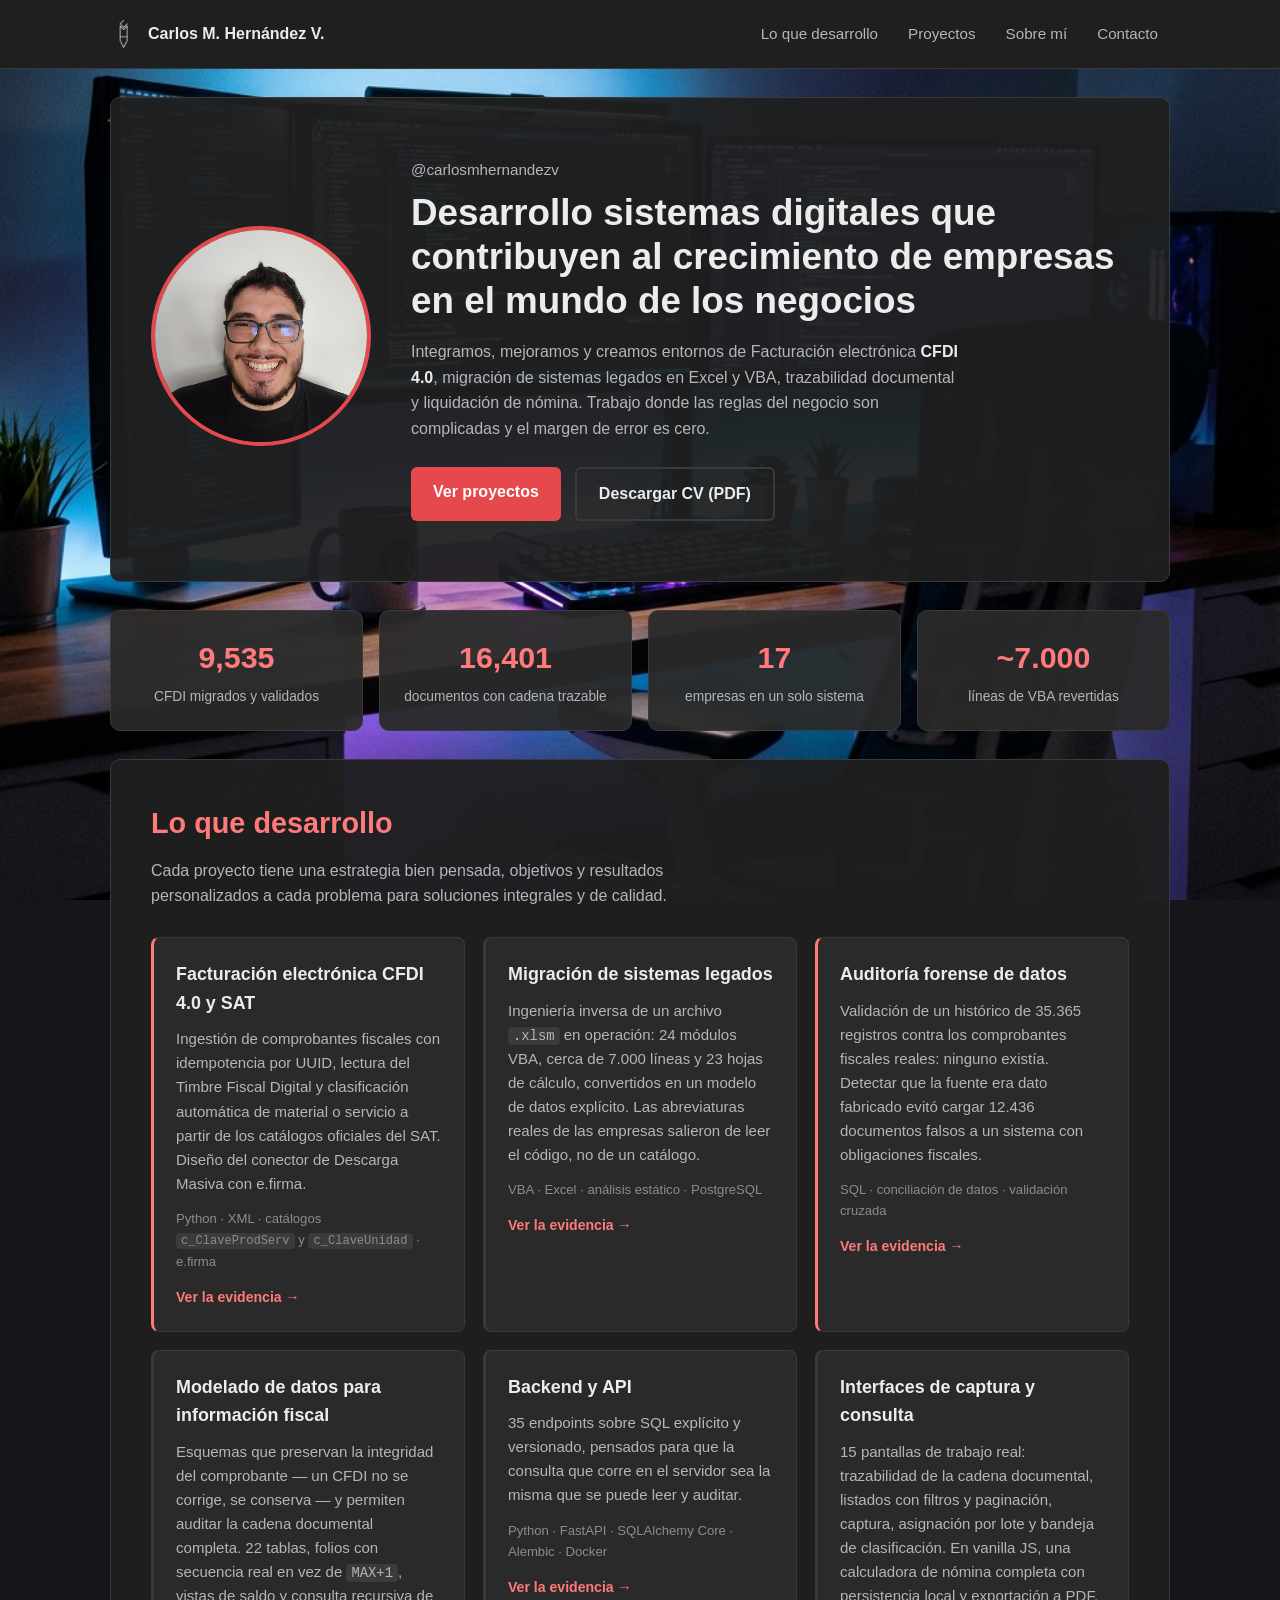
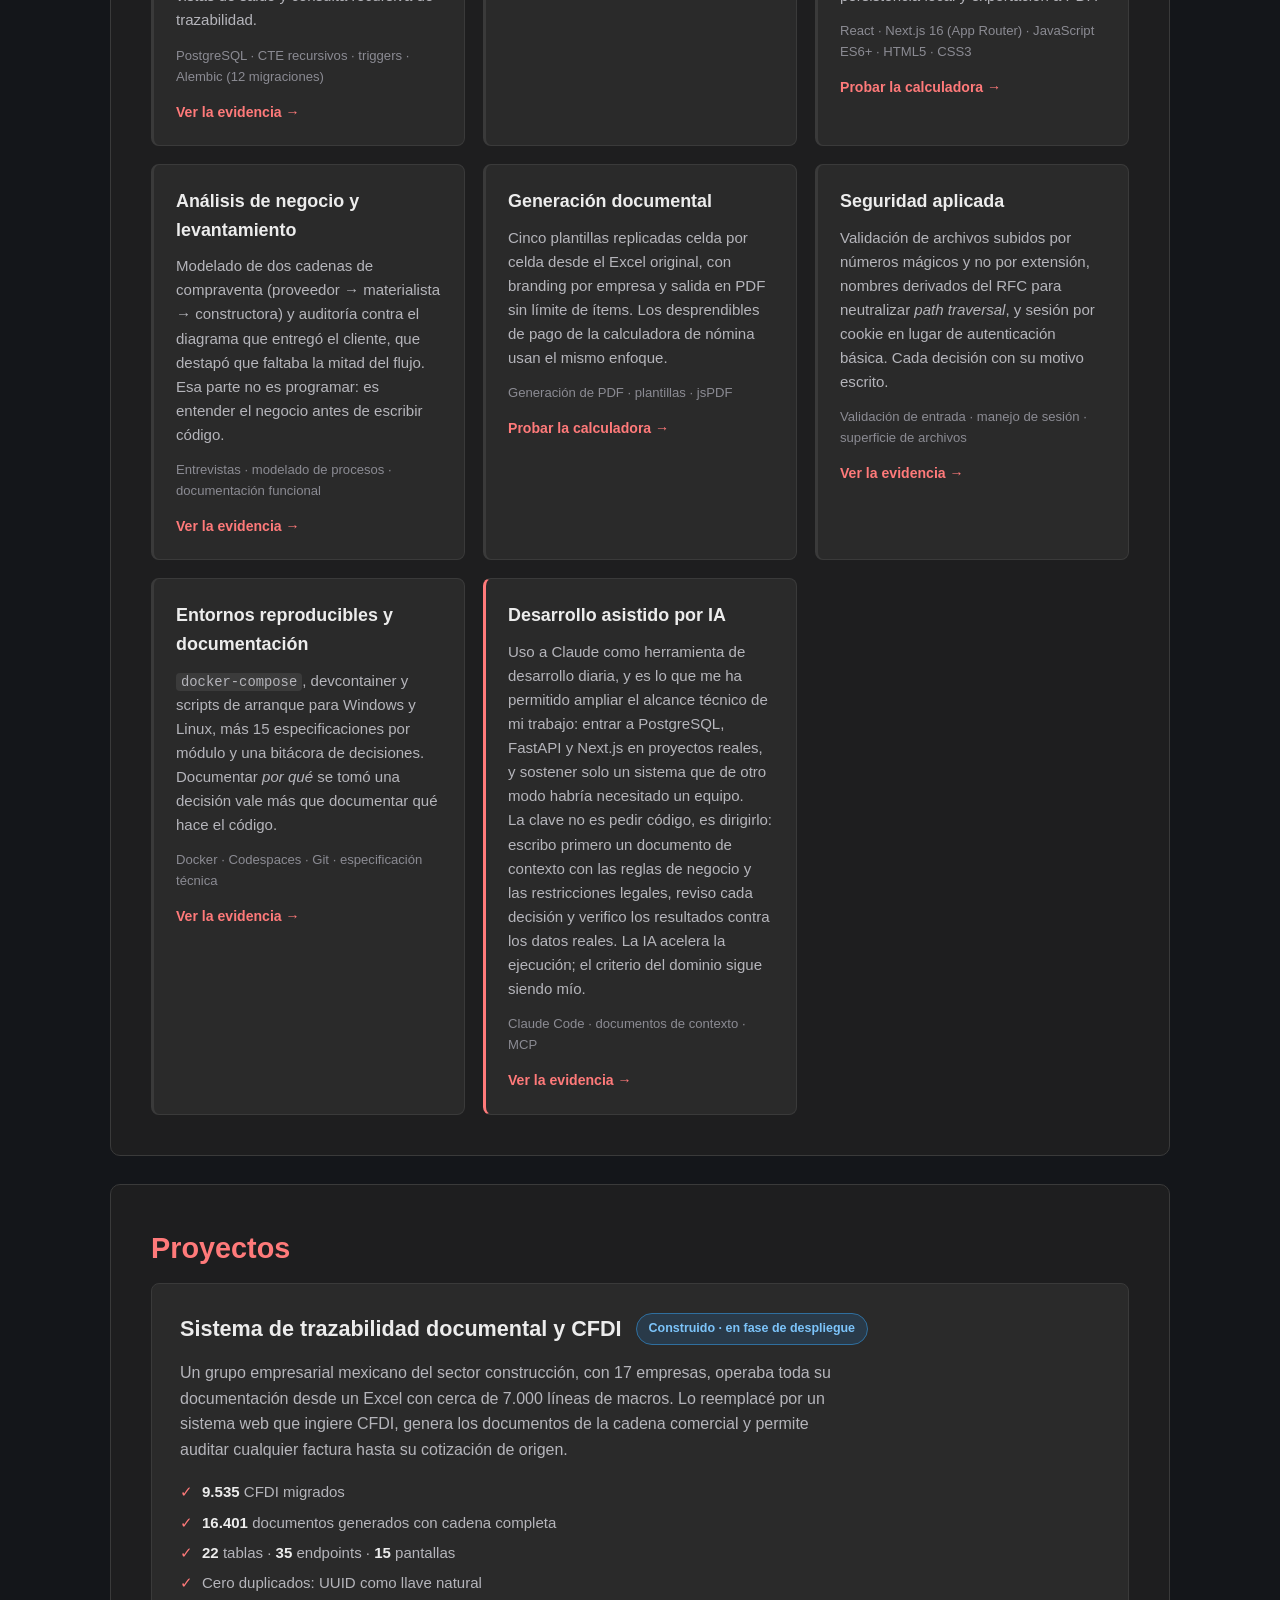
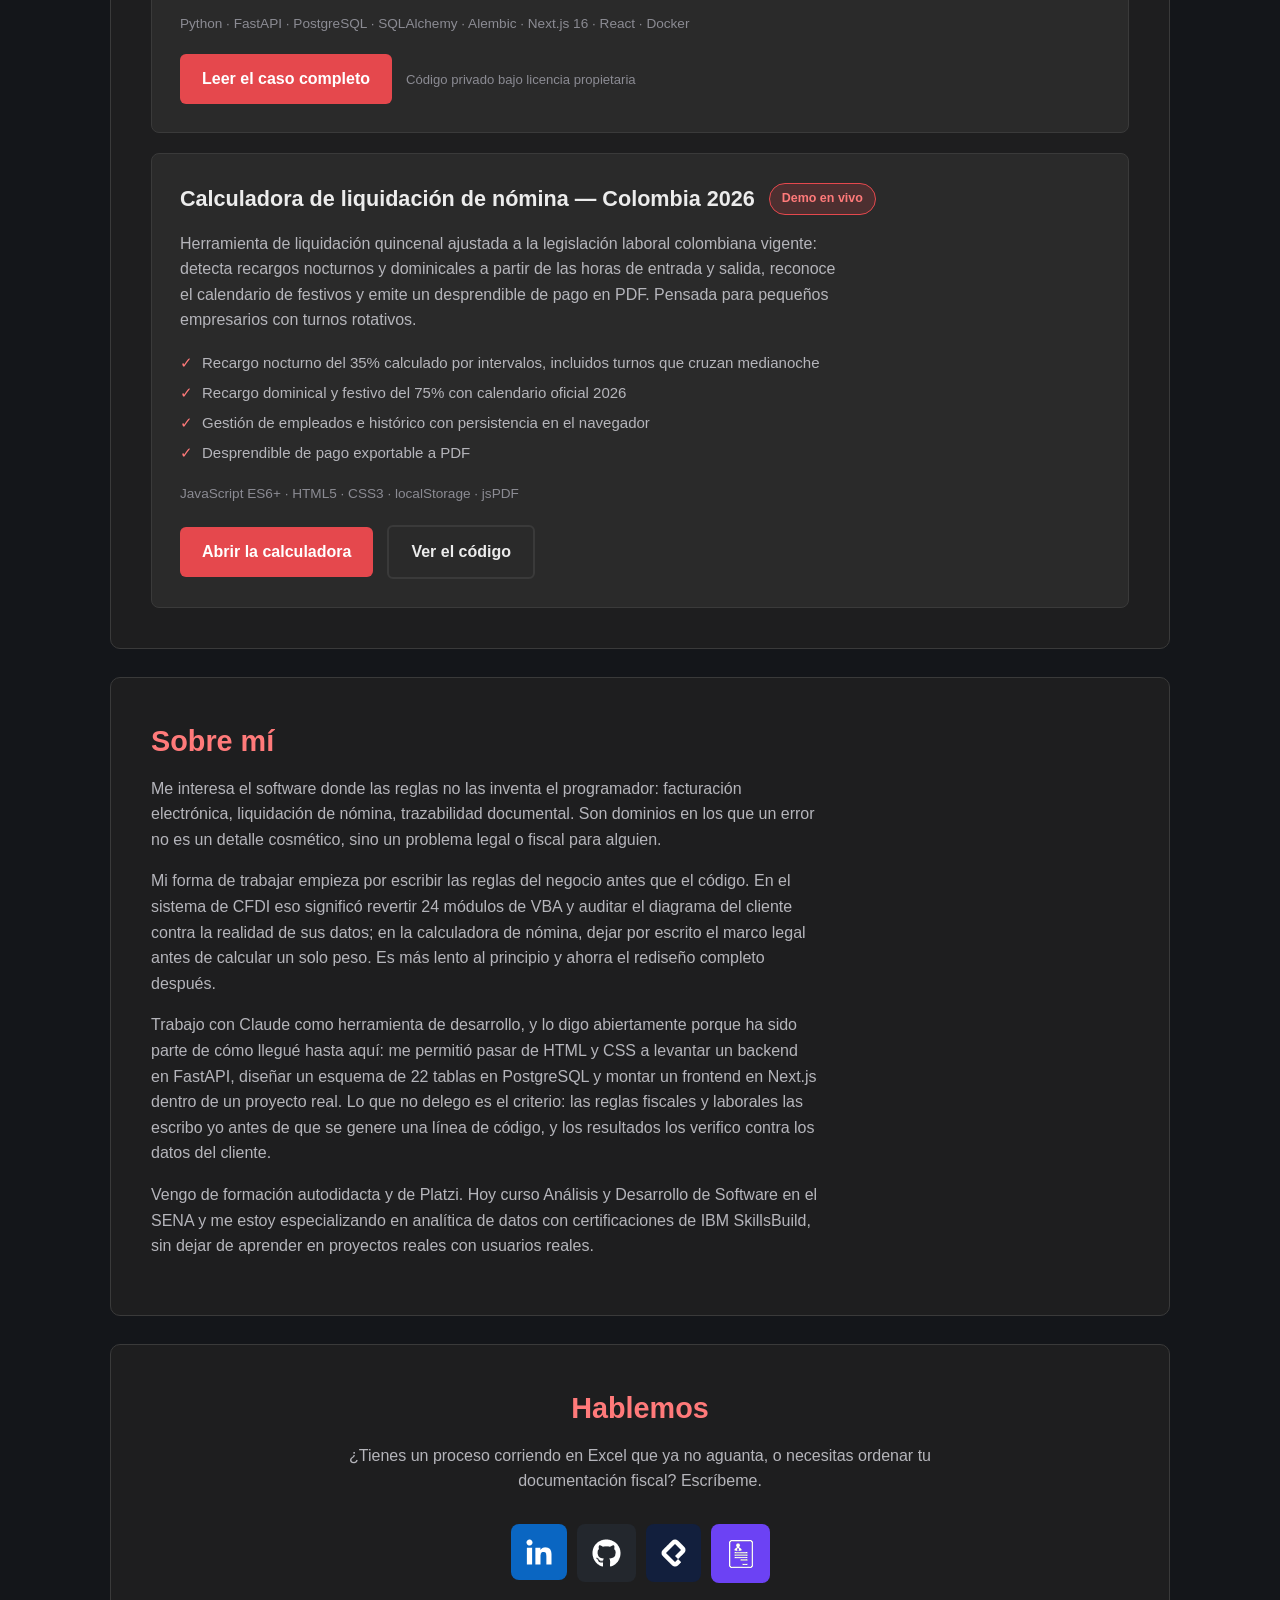
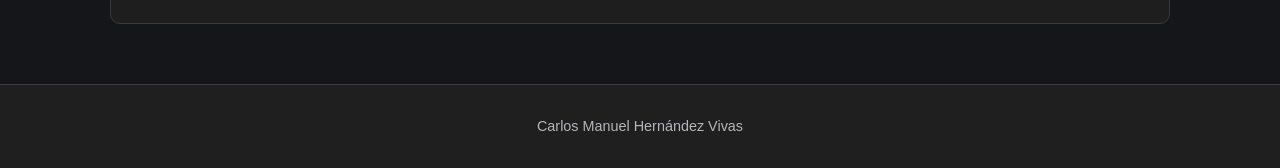
==== index.html @ 6d36ef99 "Menciona el SENA y la analitica de datos en Sobre mi El CV pasa a listar el tecnologo del SENA y las" ====
<!DOCTYPE html>
<html lang="es">

<head>
    <meta charset="UTF-8">
    <meta http-equiv="X-UA-Compatible" content="IE=edge">
    <meta name="viewport" content="width=device-width, initial-scale=1.0">

    <title>Carlos Manuel Hernández Vivas | Sistemas fiscales y documentales</title>
    <meta name="description"
        content="Desarrollo sistemas digitales que contribuyen al crecimiento de empresas: facturación electrónica CFDI 4.0, migración desde Excel con macros VBA, trazabilidad documental y liquidación de nómina.">
    <meta name="author" content="Carlos Manuel Hernández Vivas">

    <!-- Open Graph: así se ve el enlace al compartirlo en LinkedIn o WhatsApp -->
    <meta property="og:type" content="website">
    <meta property="og:title" content="Carlos Manuel Hernández Vivas | Sistemas fiscales y documentales">
    <meta property="og:description"
        content="Integramos, mejoramos y creamos entornos de facturación electrónica CFDI 4.0, migración de sistemas legados y trazabilidad documental.">
    <meta property="og:url" content="https://carlosmhernandezv.github.io/MiPaginaWeb/">
    <meta property="og:image" content="https://carlosmhernandezv.github.io/MiPaginaWeb/img/Profile_Photo.jpg">
    <meta name="twitter:card" content="summary">

    <link rel="stylesheet" href="css/styles.css">
    <link rel="icon" sizes="16x16 24x24 32x32 48x48 64x64" href="img/favicon16x16.png">
</head>

<body>
    <a class="skip-link" href="#contenido">Saltar al contenido</a>

    <header class="site-header">
        <nav class="site-nav" aria-label="Navegación principal">
            <a class="brand" href="index.html">
                <img src="img/favicon16x16.png" alt="" width="28" height="28">
                <span>Carlos M. Hernández V.</span>
            </a>
            <ul class="nav-links">
                <li><a href="#capacidades">Lo que desarrollo</a></li>
                <li><a href="#proyectos">Proyectos</a></li>
                <li><a href="#sobre-mi">Sobre mí</a></li>
                <li><a href="#contacto">Contacto</a></li>
            </ul>
        </nav>
    </header>

    <main id="contenido">

        <!-- ============ HERO ============ -->
        <section class="hero" aria-labelledby="hero-titulo">
            <div class="hero-foto">
                <img src="img/Profile_Photo.jpg" alt="Retrato de Carlos Manuel Hernández Vivas" width="220"
                    height="220">
            </div>
            <div class="hero-texto">
                <p class="hero-kicker">@carlosmhernandezv</p>
                <h1 id="hero-titulo">Desarrollo sistemas digitales que contribuyen al crecimiento de empresas en el
                    mundo de los negocios</h1>
                <p class="hero-sub">
                    Integramos, mejoramos y creamos entornos de Facturación electrónica <strong>CFDI 4.0</strong>,
                    migración de sistemas legados en Excel y VBA, trazabilidad documental y liquidación de nómina.
                    Trabajo donde las reglas del negocio son complicadas y el margen de error es cero.
                </p>
                <div class="hero-acciones">
                    <a class="btn btn-primario" href="#proyectos">Ver proyectos</a>
                    <a class="btn btn-secundario" href="docs/CVCarlosMHernandezV.pdf" target="_blank"
                        rel="noopener">Descargar CV (PDF)</a>
                </div>
            </div>
        </section>

        <!-- ============ CIFRAS ============ -->
        <section class="cifras" aria-label="Cifras de los proyectos">
            <div class="cifra">
                <span class="cifra-num">9,535</span>
                <span class="cifra-lbl">CFDI migrados y validados</span>
            </div>
            <div class="cifra">
                <span class="cifra-num">16,401</span>
                <span class="cifra-lbl">documentos con cadena trazable</span>
            </div>
            <div class="cifra">
                <span class="cifra-num">17</span>
                <span class="cifra-lbl">empresas en un solo sistema</span>
            </div>
            <div class="cifra">
                <span class="cifra-num">~7.000</span>
                <span class="cifra-lbl">líneas de VBA revertidas</span>
            </div>
        </section>

        <!-- ============ CAPACIDADES ============ -->
        <section id="capacidades" class="seccion" aria-labelledby="cap-titulo">
            <h2 id="cap-titulo">Lo que desarrollo</h2>
            <p class="seccion-intro">
                Cada proyecto tiene una estrategia bien pensada, objetivos y resultados personalizados a cada problema
                para soluciones integrales y de calidad.
            </p>

            <div class="cap-grid">

                <article class="cap-card cap-destacada">
                    <h3>Facturación electrónica CFDI 4.0 y SAT</h3>
                    <p>
                        Ingestión de comprobantes fiscales con idempotencia por UUID, lectura del Timbre Fiscal
                        Digital y clasificación automática de material o servicio a partir de los catálogos oficiales
                        del SAT. Diseño del conector de Descarga Masiva con e.firma.
                    </p>
                    <p class="cap-stack">Python · XML · catálogos <code>c_ClaveProdServ</code> y
                        <code>c_ClaveUnidad</code> · e.firma
                    </p>
                    <a class="cap-link" href="caso-cfdi.html#que-construi">Ver la evidencia</a>
                </article>

                <article class="cap-card">
                    <h3>Migración de sistemas legados</h3>
                    <p>
                        Ingeniería inversa de un archivo <code>.xlsm</code> en operación: 24 módulos VBA, cerca de
                        7.000 líneas y 23 hojas de cálculo, convertidos en un modelo de datos explícito. Las
                        abreviaturas reales de las empresas salieron de leer el código, no de un catálogo.
                    </p>
                    <p class="cap-stack">VBA · Excel · análisis estático · PostgreSQL</p>
                    <a class="cap-link" href="caso-cfdi.html#el-problema">Ver la evidencia</a>
                </article>

                <article class="cap-card cap-destacada">
                    <h3>Auditoría forense de datos</h3>
                    <p>
                        Validación de un histórico de 35.365 registros contra los comprobantes fiscales reales:
                        ninguno existía. Detectar que la fuente era dato fabricado evitó cargar 12.436 documentos
                        falsos a un sistema con obligaciones fiscales.
                    </p>
                    <p class="cap-stack">SQL · conciliación de datos · validación cruzada</p>
                    <a class="cap-link" href="caso-cfdi.html#la-decision">Ver la evidencia</a>
                </article>

                <article class="cap-card">
                    <h3>Modelado de datos para información fiscal</h3>
                    <p>
                        Esquemas que preservan la integridad del comprobante — un CFDI no se corrige, se conserva — y
                        permiten auditar la cadena documental completa. 22 tablas, folios con secuencia real en vez de
                        <code>MAX+1</code>, vistas de saldo y consulta recursiva de trazabilidad.
                    </p>
                    <p class="cap-stack">PostgreSQL · CTE recursivos · triggers · Alembic (12 migraciones)</p>
                    <a class="cap-link" href="caso-cfdi.html#modelo">Ver la evidencia</a>
                </article>

                <article class="cap-card">
                    <h3>Backend y API</h3>
                    <p>
                        35 endpoints sobre SQL explícito y versionado, pensados para que la consulta que corre en el
                        servidor sea la misma que se puede leer y auditar.
                    </p>
                    <p class="cap-stack">Python · FastAPI · SQLAlchemy Core · Alembic · Docker</p>
                    <a class="cap-link" href="caso-cfdi.html#que-construi">Ver la evidencia</a>
                </article>

                <article class="cap-card">
                    <h3>Interfaces de captura y consulta</h3>
                    <p>
                        15 pantallas de trabajo real: trazabilidad de la cadena documental, listados con filtros y
                        paginación, captura, asignación por lote y bandeja de clasificación. En vanilla JS, una
                        calculadora de nómina completa con persistencia local y exportación a PDF.
                    </p>
                    <p class="cap-stack">React · Next.js 16 (App Router) · JavaScript ES6+ · HTML5 · CSS3</p>
                    <a class="cap-link" href="nomina.html">Probar la calculadora</a>
                </article>

                <article class="cap-card">
                    <h3>Análisis de negocio y levantamiento</h3>
                    <p>
                        Modelado de dos cadenas de compraventa (proveedor → materialista → constructora) y auditoría
                        contra el diagrama que entregó el cliente, que destapó que faltaba la mitad del flujo. Esa
                        parte no es programar: es entender el negocio antes de escribir código.
                    </p>
                    <p class="cap-stack">Entrevistas · modelado de procesos · documentación funcional</p>
                    <a class="cap-link" href="caso-cfdi.html#cadenas">Ver la evidencia</a>
                </article>

                <article class="cap-card">
                    <h3>Generación documental</h3>
                    <p>
                        Cinco plantillas replicadas celda por celda desde el Excel original, con branding por empresa
                        y salida en PDF sin límite de ítems. Los desprendibles de pago de la calculadora de nómina
                        usan el mismo enfoque.
                    </p>
                    <p class="cap-stack">Generación de PDF · plantillas · jsPDF</p>
                    <a class="cap-link" href="nomina.html">Probar la calculadora</a>
                </article>

                <article class="cap-card">
                    <h3>Seguridad aplicada</h3>
                    <p>
                        Validación de archivos subidos por números mágicos y no por extensión, nombres derivados del
                        RFC para neutralizar <em>path traversal</em>, y sesión por cookie en lugar de autenticación
                        básica. Cada decisión con su motivo escrito.
                    </p>
                    <p class="cap-stack">Validación de entrada · manejo de sesión · superficie de archivos</p>
                    <a class="cap-link" href="caso-cfdi.html#decisiones">Ver la evidencia</a>
                </article>

                <article class="cap-card">
                    <h3>Entornos reproducibles y documentación</h3>
                    <p>
                        <code>docker-compose</code>, devcontainer y scripts de arranque para Windows y Linux, más 15
                        especificaciones por módulo y una bitácora de decisiones. Documentar <em>por qué</em> se tomó
                        una decisión vale más que documentar qué hace el código.
                    </p>
                    <p class="cap-stack">Docker · Codespaces · Git · especificación técnica</p>
                    <a class="cap-link" href="caso-cfdi.html#decisiones">Ver la evidencia</a>
                </article>

                <article class="cap-card cap-destacada">
                    <h3>Desarrollo asistido por IA</h3>
                    <p>
                        Uso a Claude como herramienta de desarrollo diaria, y es lo que me ha permitido ampliar el
                        alcance técnico de mi trabajo: entrar a PostgreSQL, FastAPI y Next.js en proyectos reales, y
                        sostener solo un sistema que de otro modo habría necesitado un equipo.
                    </p>
                    <p>
                        La clave no es pedir código, es dirigirlo: escribo primero un documento de contexto con las
                        reglas de negocio y las restricciones legales, reviso cada decisión y verifico los resultados
                        contra los datos reales. La IA acelera la ejecución; el criterio del dominio sigue siendo mío.
                    </p>
                    <p class="cap-stack">Claude Code · documentos de contexto · MCP</p>
                    <a class="cap-link" href="caso-cfdi.html#proceso">Ver la evidencia</a>
                </article>

            </div>
        </section>

        <!-- ============ PROYECTOS ============ -->
        <section id="proyectos" class="seccion" aria-labelledby="proy-titulo">
            <h2 id="proy-titulo">Proyectos</h2>

            <article class="proyecto">
                <div class="proyecto-cabecera">
                    <h3>Sistema de trazabilidad documental y CFDI</h3>
                    <span class="badge badge-progreso">Construido · en fase de despliegue</span>
                </div>
                <!--
                  CONFIDENCIALIDAD: el cliente aparece anonimizado a propósito.
                  Si obtienes autorización por escrito para nombrarlo, reemplaza
                  "un grupo empresarial mexicano del sector construcción" por el nombre real.
                  No publiques capturas con RFC, CLABE ni firmas reales.
                -->
                <p class="proyecto-resumen">
                    Un grupo empresarial mexicano del sector construcción, con 17 empresas, operaba toda su
                    documentación desde un Excel con cerca de 7.000 líneas de macros. Lo reemplacé por un sistema web
                    que ingiere CFDI, genera los documentos de la cadena comercial y permite auditar cualquier factura
                    hasta su cotización de origen.
                </p>
                <ul class="proyecto-datos">
                    <li><strong>9.535</strong> CFDI migrados</li>
                    <li><strong>16.401</strong> documentos generados con cadena completa</li>
                    <li><strong>22</strong> tablas · <strong>35</strong> endpoints · <strong>15</strong> pantallas</li>
                    <li>Cero duplicados: UUID como llave natural</li>
                </ul>
                <p class="proyecto-stack">Python · FastAPI · PostgreSQL · SQLAlchemy · Alembic · Next.js 16 · React ·
                    Docker</p>
                <div class="proyecto-acciones">
                    <a class="btn btn-primario" href="caso-cfdi.html">Leer el caso completo</a>
                    <span class="nota-privado">Código privado bajo licencia propietaria</span>
                </div>
            </article>

            <article class="proyecto">
                <div class="proyecto-cabecera">
                    <h3>Calculadora de liquidación de nómina — Colombia 2026</h3>
                    <span class="badge badge-vivo">Demo en vivo</span>
                </div>
                <p class="proyecto-resumen">
                    Herramienta de liquidación quincenal ajustada a la legislación laboral colombiana vigente: detecta
                    recargos nocturnos y dominicales a partir de las horas de entrada y salida, reconoce el calendario
                    de festivos y emite un desprendible de pago en PDF. Pensada para pequeños empresarios con turnos
                    rotativos.
                </p>
                <ul class="proyecto-datos">
                    <li>Recargo nocturno del 35% calculado por intervalos, incluidos turnos que cruzan medianoche</li>
                    <li>Recargo dominical y festivo del 75% con calendario oficial 2026</li>
                    <li>Gestión de empleados e histórico con persistencia en el navegador</li>
                    <li>Desprendible de pago exportable a PDF</li>
                </ul>
                <p class="proyecto-stack">JavaScript ES6+ · HTML5 · CSS3 · localStorage · jsPDF</p>
                <div class="proyecto-acciones">
                    <a class="btn btn-primario" href="nomina.html">Abrir la calculadora</a>
                    <a class="btn btn-secundario" href="https://github.com/carlosmhernandezv/MiPaginaWeb"
                        target="_blank" rel="noopener">Ver el código</a>
                </div>
            </article>
        </section>

        <!-- ============ SOBRE MÍ ============ -->
        <section id="sobre-mi" class="seccion" aria-labelledby="sobre-titulo">
            <h2 id="sobre-titulo">Sobre mí</h2>
            <div class="sobre-texto">
                <p>
                    Me interesa el software donde las reglas no las inventa el programador: facturación electrónica,
                    liquidación de nómina, trazabilidad documental. Son dominios en los que un error no es un detalle
                    cosmético, sino un problema legal o fiscal para alguien.
                </p>
                <p>
                    Mi forma de trabajar empieza por escribir las reglas del negocio antes que el código. En el
                    sistema de CFDI eso significó revertir 24 módulos de VBA y auditar el diagrama del cliente contra
                    la realidad de sus datos; en la calculadora de nómina, dejar por escrito el marco legal antes de
                    calcular un solo peso. Es más lento al principio y ahorra el rediseño completo después.
                </p>
                <p>
                    Trabajo con Claude como herramienta de desarrollo, y lo digo abiertamente porque ha sido parte de
                    cómo llegué hasta aquí: me permitió pasar de HTML y CSS a levantar un backend en FastAPI, diseñar
                    un esquema de 22 tablas en PostgreSQL y montar un frontend en Next.js dentro de un proyecto real.
                    Lo que no delego es el criterio: las reglas fiscales y laborales las escribo yo antes de que se
                    genere una línea de código, y los resultados los verifico contra los datos del cliente.
                </p>
                <p>
                    Vengo de formación autodidacta y de Platzi. Hoy curso Análisis y Desarrollo de Software en el SENA
                    y me estoy especializando en analítica de datos con certificaciones de IBM SkillsBuild, sin dejar
                    de aprender en proyectos reales con usuarios reales.
                </p>
            </div>
        </section>

        <!-- ============ CONTACTO ============ -->
        <section id="contacto" class="seccion seccion-contacto" aria-labelledby="cont-titulo">
            <h2 id="cont-titulo">Hablemos</h2>
            <p class="seccion-intro">
                ¿Tienes un proceso corriendo en Excel que ya no aguanta, o necesitas ordenar tu documentación fiscal?
                Escríbeme.
            </p>

            <ul class="social-icons">
                <li>
                    <a href="https://www.linkedin.com/in/carlosmanuelhernandezvivas/" class="social-icon" id="LinkedIn"
                        target="_blank" rel="noopener">
                        <img src="img/icons/linkedin.png" alt="LinkedIn">
                    </a>
                </li>
                <li>
                    <a href="https://github.com/carlosmhernandezv/" class="social-icon" id="GitHub" target="_blank"
                        rel="noopener">
                        <img src="img/icons/github.png" alt="GitHub">
                    </a>
                </li>
                <li>
                    <a href="https://platzi.com/p/carlosmhernandezv/" class="social-icon" id="Platzi" target="_blank"
                        rel="noopener">
                        <img src="img/icons/platzi.png" alt="Platzi">
                    </a>
                </li>
                <li>
                    <a href="docs/CVCarlosMHernandezV.pdf" class="social-icon" id="CV" target="_blank" rel="noopener">
                        <img src="img/icons/CV.png" alt="Hoja de vida en PDF">
                    </a>
                </li>
            </ul>
        </section>

    </main>

    <footer class="site-footer">
        <p>Carlos Manuel Hernández Vivas</p>
    </footer>
</body>

</html>
---- css/styles.css ----
/* =========================================================
   VARIABLES
   ========================================================= */
:root {
    --acento: #E5484D;
    --acento-hover: #C93B3F;
    --acento-texto: #FF7A7A;
    --azul: #2196F3;
    --panel: #1f1f1f;
    --panel-2: #2a2a2a;
    --borde: #3a3a3a;
    --texto: #ececec;
    --tenue: #b5b5bb;
    --ancho: 1100px;
    --radio: 10px;
}

* {
    margin: 0;
    padding: 0;
    box-sizing: border-box;
}

html {
    scroll-behavior: smooth;
}

body {
    font-family: Arial, Helvetica, sans-serif;
    background-color: #14161a;
    background-image: url('../img/programmer_theme_bg.png');
    background-size: cover;
    background-attachment: fixed;
    background-position: center;
    color: var(--texto);
    line-height: 1.6;
}

a {
    color: var(--acento-texto);
}

code {
    font-family: Consolas, "Courier New", monospace;
    background: rgba(255, 255, 255, 0.08);
    padding: 1px 5px;
    border-radius: 4px;
    font-size: 0.92em;
}

/* Foco visible: accesibilidad por teclado */
a:focus-visible,
button:focus-visible,
input:focus-visible,
select:focus-visible {
    outline: 3px solid var(--acento);
    outline-offset: 2px;
}

.skip-link {
    position: absolute;
    left: -9999px;
    top: 0;
    background: var(--acento);
    color: #fff;
    padding: 10px 16px;
    z-index: 100;
}

.skip-link:focus {
    left: 0;
}

/* =========================================================
   HEADER  (compartido por las tres páginas)
   ========================================================= */
/* Ojo: esta regla va sobre .site-header, NUNCA sobre el selector `header`.
   .caso-hero tambien es un <header>, y un `header { display: flex }` global
   lo convertia en fila y descolocaba todo su contenido. */
.site-header {
    position: sticky;
    top: 0;
    z-index: 50;
    padding: 0;
    background: var(--panel);
    display: flex;
    justify-content: center;
    border-bottom: 1px solid var(--borde);
}

.caso-hero {
    display: block;
}

.site-nav {
    width: 100%;
    max-width: var(--ancho);
    margin: 0 auto;
    padding: 14px 20px;
    display: flex;
    align-items: center;
    justify-content: space-between;
    gap: 20px;
    flex-wrap: wrap;
}

.brand {
    display: flex;
    align-items: center;
    gap: 10px;
    color: var(--texto);
    text-decoration: none;
    font-weight: bold;
}

.brand img {
    border-radius: 6px;
}

.nav-links {
    display: flex;
    gap: 6px;
    list-style: none;
    flex-wrap: wrap;
}

.nav-links a {
    display: inline-block;
    padding: 8px 12px;
    border-radius: 6px;
    color: var(--tenue);
    text-decoration: none;
    font-size: 0.95rem;
}

.nav-links a:hover {
    color: var(--texto);
    background: rgba(255, 255, 255, 0.07);
}

/* =========================================================
   LAYOUT GENERAL
   ========================================================= */
main {
    max-width: var(--ancho);
    margin: 0 auto;
    padding: 0 20px 60px;
}

.seccion {
    background: rgba(31, 31, 31, 0.94);
    border: 1px solid var(--borde);
    border-radius: var(--radio);
    padding: 40px;
    margin-top: 28px;
}

.seccion h2 {
    font-size: 1.8rem;
    color: var(--acento-texto);
    margin-bottom: 12px;
}

.seccion-intro {
    color: var(--tenue);
    max-width: 70ch;
    margin-bottom: 28px;
}

.site-footer {
    text-align: center;
    padding: 30px 20px;
    background: var(--panel);
    color: var(--tenue);
    border-top: 1px solid var(--borde);
    font-size: 0.9rem;
}

/* =========================================================
   BOTONES Y BADGES
   ========================================================= */
.btn {
    display: inline-block;
    padding: 12px 22px;
    border-radius: 6px;
    text-decoration: none;
    font-weight: bold;
    transition: background 0.2s, border-color 0.2s;
}

.btn-primario {
    background: var(--acento);
    color: #fff;
}

.btn-primario:hover {
    background: var(--acento-hover);
}

.btn-secundario {
    background: transparent;
    color: var(--texto);
    border: 2px solid var(--borde);
}

.btn-secundario:hover {
    border-color: var(--acento-texto);
    color: var(--acento-texto);
}

.badge {
    display: inline-block;
    max-width: 100%;
    padding: 5px 12px;
    border-radius: 999px;
    font-size: 0.78rem;
    font-weight: bold;
    /* sin nowrap: los badges largos deben partirse en movil en vez de
       estirar la pagina y provocar scroll horizontal */
}

.badge-vivo {
    background: rgba(229, 72, 77, 0.18);
    color: var(--acento-texto);
    border: 1px solid var(--acento);
}

.badge-progreso {
    background: rgba(33, 150, 243, 0.15);
    color: #7cc4fa;
    border: 1px solid #2f6f9f;
}

/* =========================================================
   HERO
   ========================================================= */
.hero {
    display: flex;
    align-items: center;
    gap: 40px;
    padding: 60px 40px;
    margin-top: 28px;
    background: rgba(31, 31, 31, 0.94);
    border: 1px solid var(--borde);
    border-radius: var(--radio);
}

.hero-foto {
    flex: 0 0 auto;
}

.hero-foto img {
    width: 220px;
    height: 220px;
    object-fit: cover;
    border-radius: 50%;
    border: 4px solid var(--acento);
}

.hero-kicker {
    color: var(--tenue);
    font-size: 0.95rem;
    margin-bottom: 8px;
}

.hero-texto h1 {
    font-size: 2.3rem;
    line-height: 1.2;
    margin-bottom: 16px;
}

.hero-sub {
    color: var(--tenue);
    max-width: 62ch;
    margin-bottom: 26px;
}

.hero-sub strong {
    color: var(--texto);
}

.hero-acciones {
    display: flex;
    gap: 14px;
    flex-wrap: wrap;
}

/* =========================================================
   CIFRAS
   ========================================================= */
.cifras {
    display: grid;
    /* Mismo blindaje que .cap-grid: por debajo de 190px la columna se encoge
       en vez de desbordar la página. */
    grid-template-columns: repeat(auto-fit, minmax(min(190px, 100%), 1fr));
    gap: 16px;
    margin-top: 28px;
}

.cifra {
    background: rgba(42, 42, 42, 0.94);
    border: 1px solid var(--borde);
    border-radius: var(--radio);
    padding: 22px 18px;
    text-align: center;
}

.cifra-num {
    display: block;
    font-size: 1.9rem;
    font-weight: bold;
    color: var(--acento-texto);
}

.cifra-lbl {
    display: block;
    color: var(--tenue);
    font-size: 0.86rem;
    margin-top: 4px;
}

/* =========================================================
   CAPACIDADES
   ========================================================= */
.cap-grid {
    display: grid;
    /* El min() evita que la tarjeta imponga 300px cuando la pantalla es más
       angosta que eso: por debajo de ~320px la columna se encoge en vez de
       desbordar la página. */
    grid-template-columns: repeat(auto-fit, minmax(min(300px, 100%), 1fr));
    gap: 18px;
}

.cap-card {
    background: var(--panel-2);
    border: 1px solid var(--borde);
    border-left: 3px solid var(--borde);
    border-radius: 8px;
    padding: 22px;
    display: flex;
    flex-direction: column;
}

.cap-card.cap-destacada {
    border-left-color: var(--acento-texto);
}

.cap-card h3 {
    font-size: 1.12rem;
    margin-bottom: 10px;
}

.cap-card p {
    color: var(--tenue);
    font-size: 0.94rem;
}

.cap-stack {
    margin-top: 12px;
    font-size: 0.82rem !important;
    color: #8b8b93 !important;
}

.cap-link {
    margin-top: 14px;
    align-self: flex-start;
    font-size: 0.88rem;
    font-weight: bold;
    text-decoration: none;
}

.cap-link::after {
    content: " \2192";
}

.cap-link:hover {
    text-decoration: underline;
}

/* =========================================================
   PROYECTOS
   ========================================================= */
.proyecto {
    background: var(--panel-2);
    border: 1px solid var(--borde);
    border-radius: 8px;
    padding: 28px;
    margin-bottom: 20px;
}

.proyecto:last-child {
    margin-bottom: 0;
}

.proyecto-cabecera {
    display: flex;
    align-items: center;
    gap: 14px;
    flex-wrap: wrap;
    margin-bottom: 14px;
}

.proyecto-cabecera h3 {
    font-size: 1.35rem;
}

.proyecto-resumen {
    color: var(--tenue);
    max-width: 75ch;
}

.proyecto-datos {
    list-style: none;
    margin: 18px 0;
}

.proyecto-datos li {
    color: var(--tenue);
    padding-left: 22px;
    position: relative;
    margin-bottom: 6px;
    font-size: 0.94rem;
}

.proyecto-datos li::before {
    content: "\2713";
    position: absolute;
    left: 0;
    color: var(--acento-texto);
}

.proyecto-datos strong {
    color: var(--texto);
}

.proyecto-stack {
    font-size: 0.85rem;
    color: #8b8b93;
    margin-bottom: 20px;
}

.proyecto-acciones {
    display: flex;
    gap: 14px;
    align-items: center;
    flex-wrap: wrap;
}

.nota-privado {
    font-size: 0.82rem;
    color: #8b8b93;
}

/* =========================================================
   SOBRE MÍ
   ========================================================= */
.sobre-texto p {
    color: var(--tenue);
    max-width: 75ch;
    margin-bottom: 16px;
}

/* =========================================================
   CONTACTO / REDES  (compatible con el markup anterior)
   ========================================================= */
.seccion-contacto {
    text-align: center;
}

.seccion-contacto .seccion-intro {
    margin-left: auto;
    margin-right: auto;
}

main .social-icons {
    display: flex;
    justify-content: center;
    margin-top: 30px;
    list-style: none;
    flex-wrap: wrap;
    gap: 10px;
}

main .social-icons .social-icon {
    display: flex;
    justify-content: center;
    align-items: center;
    padding: 15px;
    border-radius: 8px;
    transition: transform 0.2s;
}

main .social-icons .social-icon:hover {
    transform: translateY(-3px);
}

main .social-icons #LinkedIn {
    background: #0a66c2;
}

main .social-icons #GitHub {
    background: #23272d;
}

main .social-icons #CV {
    background: rgb(108, 66, 244);
}

main .social-icons #YouTube {
    background: #f70000;
}

main .social-icons #Platzi {
    background: #121f3d;
}

/* =========================================================
   CASO DE ESTUDIO
   ========================================================= */
.caso-hero {
    padding: 56px 40px;
    margin-top: 28px;
    background: rgba(31, 31, 31, 0.94);
    border: 1px solid var(--borde);
    border-radius: var(--radio);
}

.caso-kicker {
    color: var(--acento-texto);
    text-transform: uppercase;
    letter-spacing: 0.12em;
    font-size: 0.78rem;
    font-weight: bold;
    margin-bottom: 12px;
}

.caso-hero h1 {
    font-size: 2.2rem;
    line-height: 1.2;
    margin-bottom: 16px;
}

.caso-bajada {
    color: var(--tenue);
    max-width: 70ch;
    font-size: 1.05rem;
    margin-bottom: 20px;
}

.nota-confidencial {
    margin-top: 16px;
    padding: 14px 18px;
    /* opaca a proposito: es el aviso de confidencialidad y debe leerse
       sin que la imagen de fondo se transparente por detras */
    background: rgb(26, 35, 46);
    border-left: 3px solid var(--azul);
    border-radius: 6px;
    color: var(--tenue);
    font-size: 0.9rem;
}

.caso-seccion {
    background: rgba(31, 31, 31, 0.94);
    border: 1px solid var(--borde);
    border-radius: var(--radio);
    padding: 36px 40px;
    margin-top: 22px;
}

.caso-seccion h2 {
    font-size: 1.6rem;
    color: var(--acento-texto);
    margin-bottom: 16px;
}

.caso-seccion p {
    color: var(--tenue);
    max-width: 75ch;
    margin-bottom: 14px;
}

.caso-seccion p strong {
    color: var(--texto);
}

.caso-destacado {
    border-left: 4px solid var(--acento);
}

.caso-leccion {
    margin-top: 20px;
    padding: 16px 20px;
    background: rgba(229, 72, 77, 0.1);
    border-radius: 6px;
    color: var(--texto) !important;
}

.caso-pendiente {
    margin-top: 20px;
    padding: 16px 20px;
    background: rgba(255, 255, 255, 0.05);
    border-radius: 6px;
    font-size: 0.92rem;
}

.lista-restricciones,
.lista-resultados {
    list-style: none;
    max-width: 75ch;
}

.lista-restricciones li,
.lista-resultados li {
    color: var(--tenue);
    padding-left: 24px;
    position: relative;
    margin-bottom: 12px;
}

.lista-restricciones li::before,
.lista-resultados li::before {
    content: "\2013";
    position: absolute;
    left: 0;
    color: var(--acento-texto);
}

.lista-resultados strong {
    color: var(--acento-texto);
    font-size: 1.05rem;
}

.lista-restricciones strong {
    color: var(--texto);
}

.lista-decisiones {
    max-width: 75ch;
}

.lista-decisiones dt {
    font-weight: bold;
    color: var(--texto);
    margin-top: 18px;
}

.lista-decisiones dd {
    color: var(--tenue);
    padding-left: 18px;
    border-left: 2px solid var(--borde);
    margin-top: 6px;
}

.caso-cierre {
    text-align: center;
}

.caso-cierre .proyecto-acciones {
    justify-content: center;
}

/* --- Diagrama SVG --- */
.diagrama {
    margin: 26px 0 10px;
    overflow-x: auto;
}

.diagrama svg {
    display: block;
    width: 100%;
    min-width: 640px;
    height: auto;
}

.diagrama figcaption {
    color: #8b8b93;
    font-size: 0.85rem;
    margin-top: 10px;
}

.svg-caja {
    fill: #2a2a2a;
    stroke: var(--borde);
    stroke-width: 1.5;
}

.svg-caja-foco {
    stroke: var(--acento);
    stroke-width: 2;
}

.svg-caja-fiscal {
    stroke: var(--azul);
    stroke-width: 2;
}

.svg-etiqueta {
    fill: #ececec;
    font-family: Arial, Helvetica, sans-serif;
    font-size: 14px;
}

.svg-nota {
    fill: #8b8b93;
    font-family: Arial, Helvetica, sans-serif;
    font-size: 11px;
}

.svg-titulo {
    fill: #FF7A7A;
    font-family: Arial, Helvetica, sans-serif;
    font-size: 13px;
    font-weight: bold;
}

.svg-linea {
    stroke: #7d8590;
    stroke-width: 2;
}

.svg-separador {
    stroke: #3a3a3a;
    stroke-width: 1;
}

/* =========================================================
   RESPONSIVE
   ========================================================= */
@media (max-width: 768px) {
    body {
        background-attachment: scroll;
    }

    .site-header {
        padding: 0;
    }

    .site-nav {
        padding: 12px 16px;
        justify-content: center;
    }

    .nav-links {
        justify-content: center;
        gap: 2px;
    }

    /* Los cuatro enlaces caben en una sola fila si el texto y el relleno
       acompañan al ancho de pantalla: ~3.5vw es la proporción que hace que
       "Lo que desarrollo" + los otros tres entren desde 320px. Los topes del
       clamp dejan intacto el tamaño de escritorio en cuanto hay sitio. */
    .nav-links a {
        padding: 11px clamp(4px, 1.6vw, 12px);
        font-size: clamp(0.7rem, 3.5vw, 0.95rem);
    }

    main {
        padding: 0 14px 40px;
    }

    .hero {
        flex-direction: column;
        text-align: center;
        padding: 40px 24px;
        gap: 24px;
    }

    .hero-foto img {
        width: 160px;
        height: 160px;
    }

    .hero-texto h1 {
        font-size: 1.7rem;
    }

    .hero-acciones {
        justify-content: center;
    }

    .seccion,
    .caso-seccion,
    .caso-hero {
        padding: 28px 20px;
    }

    .seccion h2 {
        font-size: 1.45rem;
    }

    .caso-hero h1 {
        font-size: 1.6rem;
    }

    .proyecto {
        padding: 22px 18px;
    }

    .proyecto-acciones .btn {
        flex: 1 1 auto;
        text-align: center;
    }
}

@media (prefers-reduced-motion: reduce) {

    html {
        scroll-behavior: auto;
    }

    * {
        transition: none !important;
    }
}
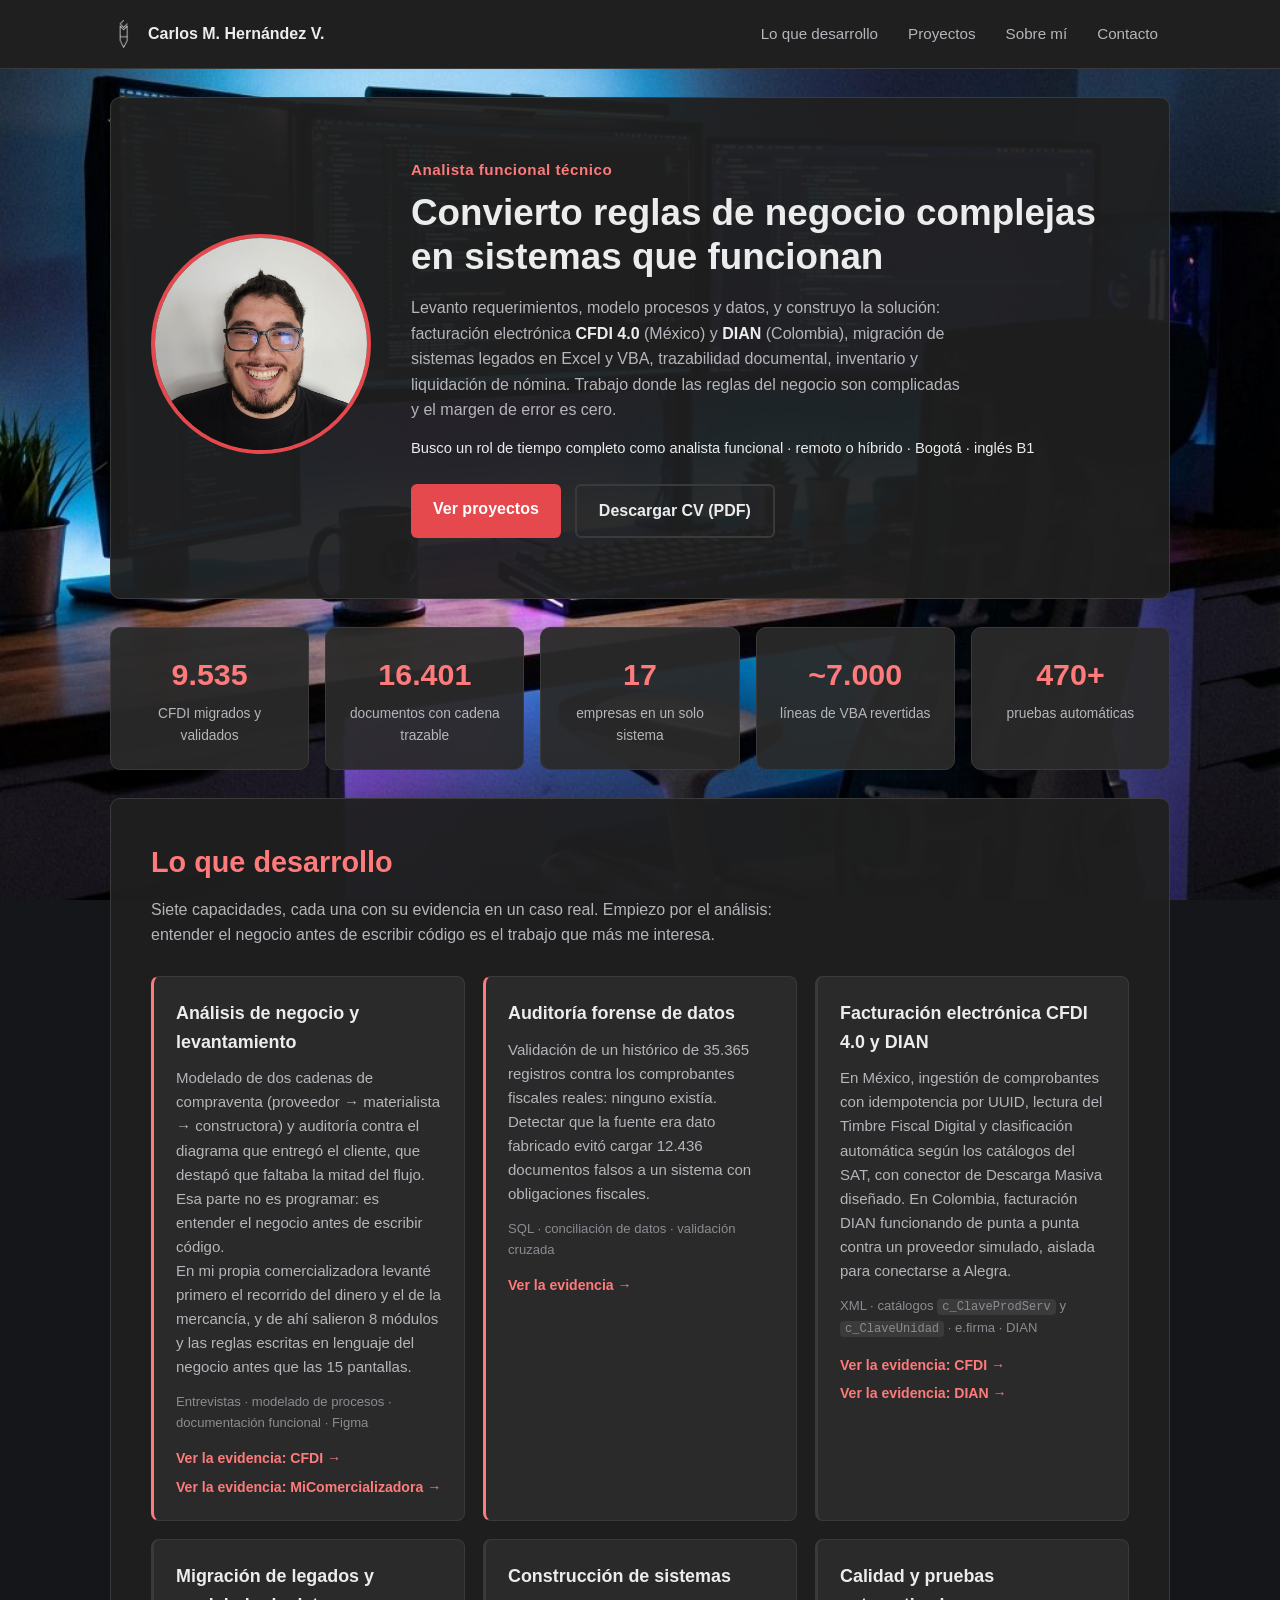
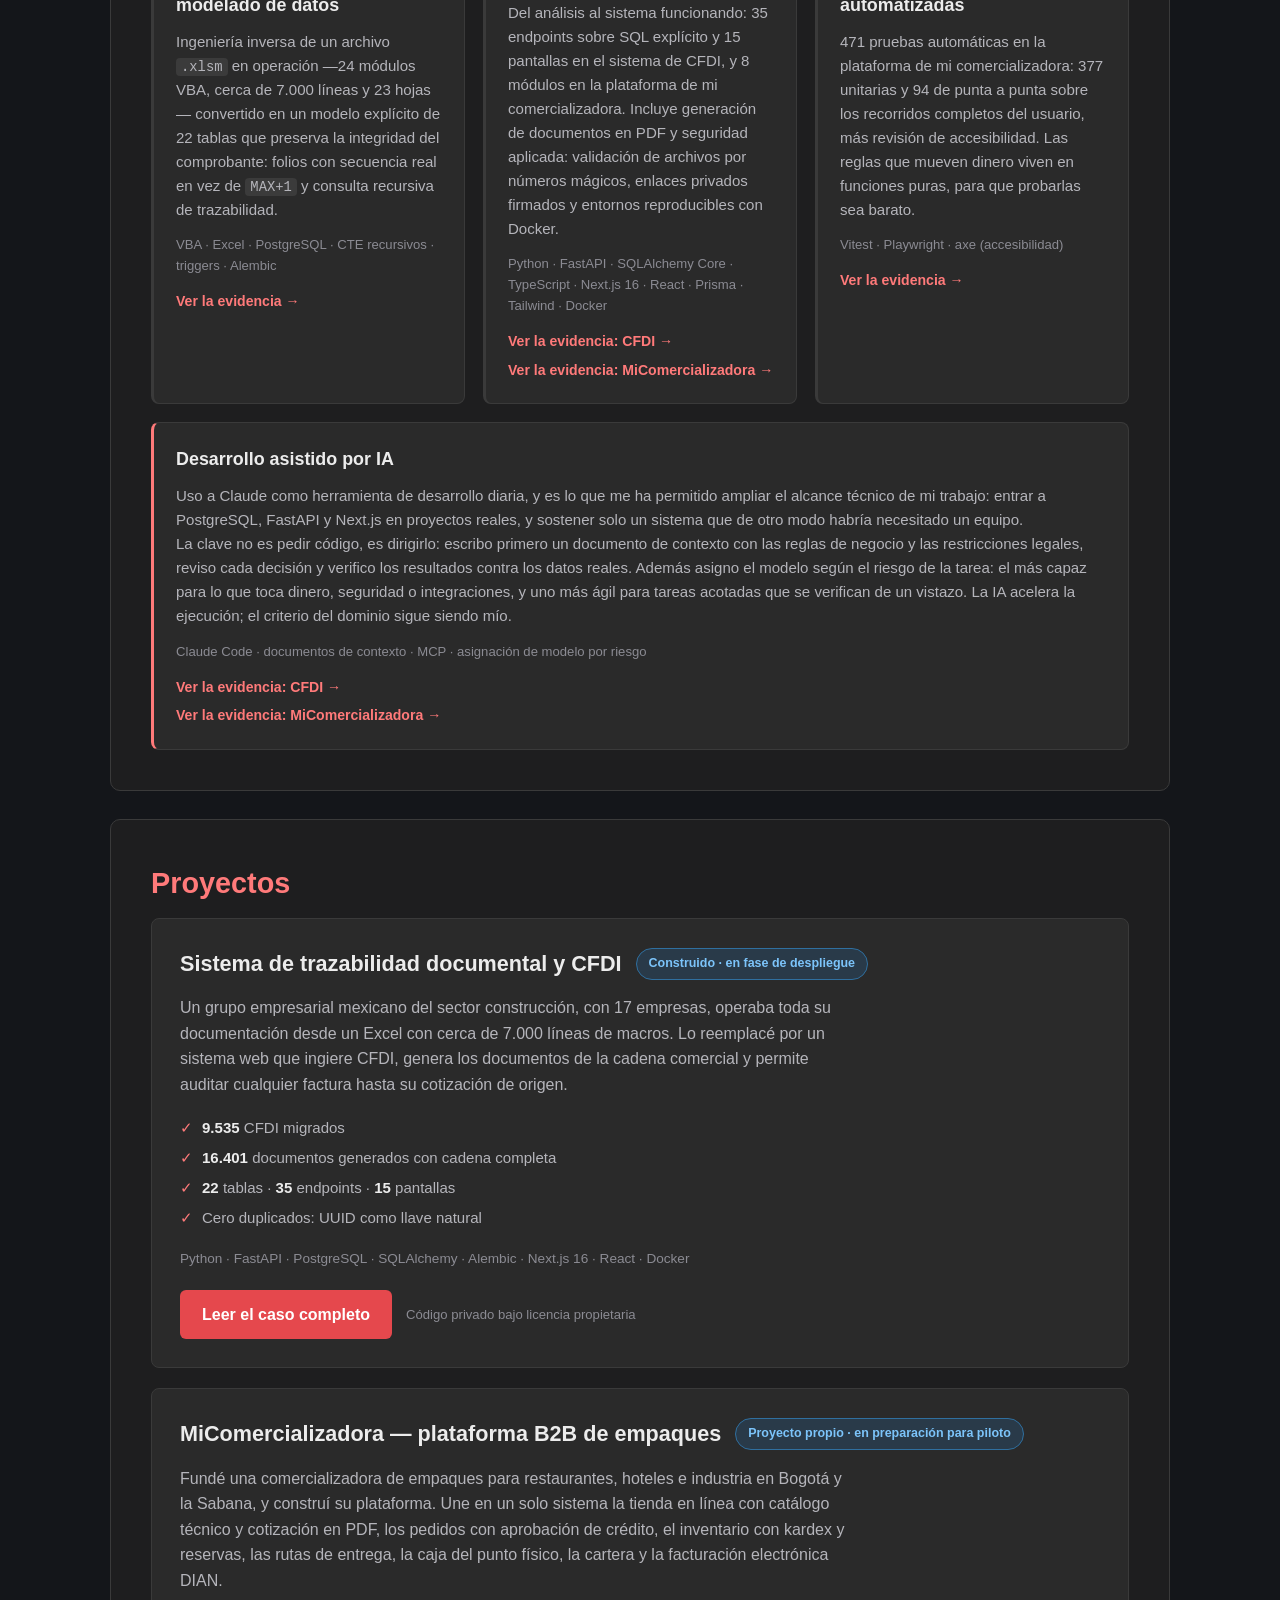
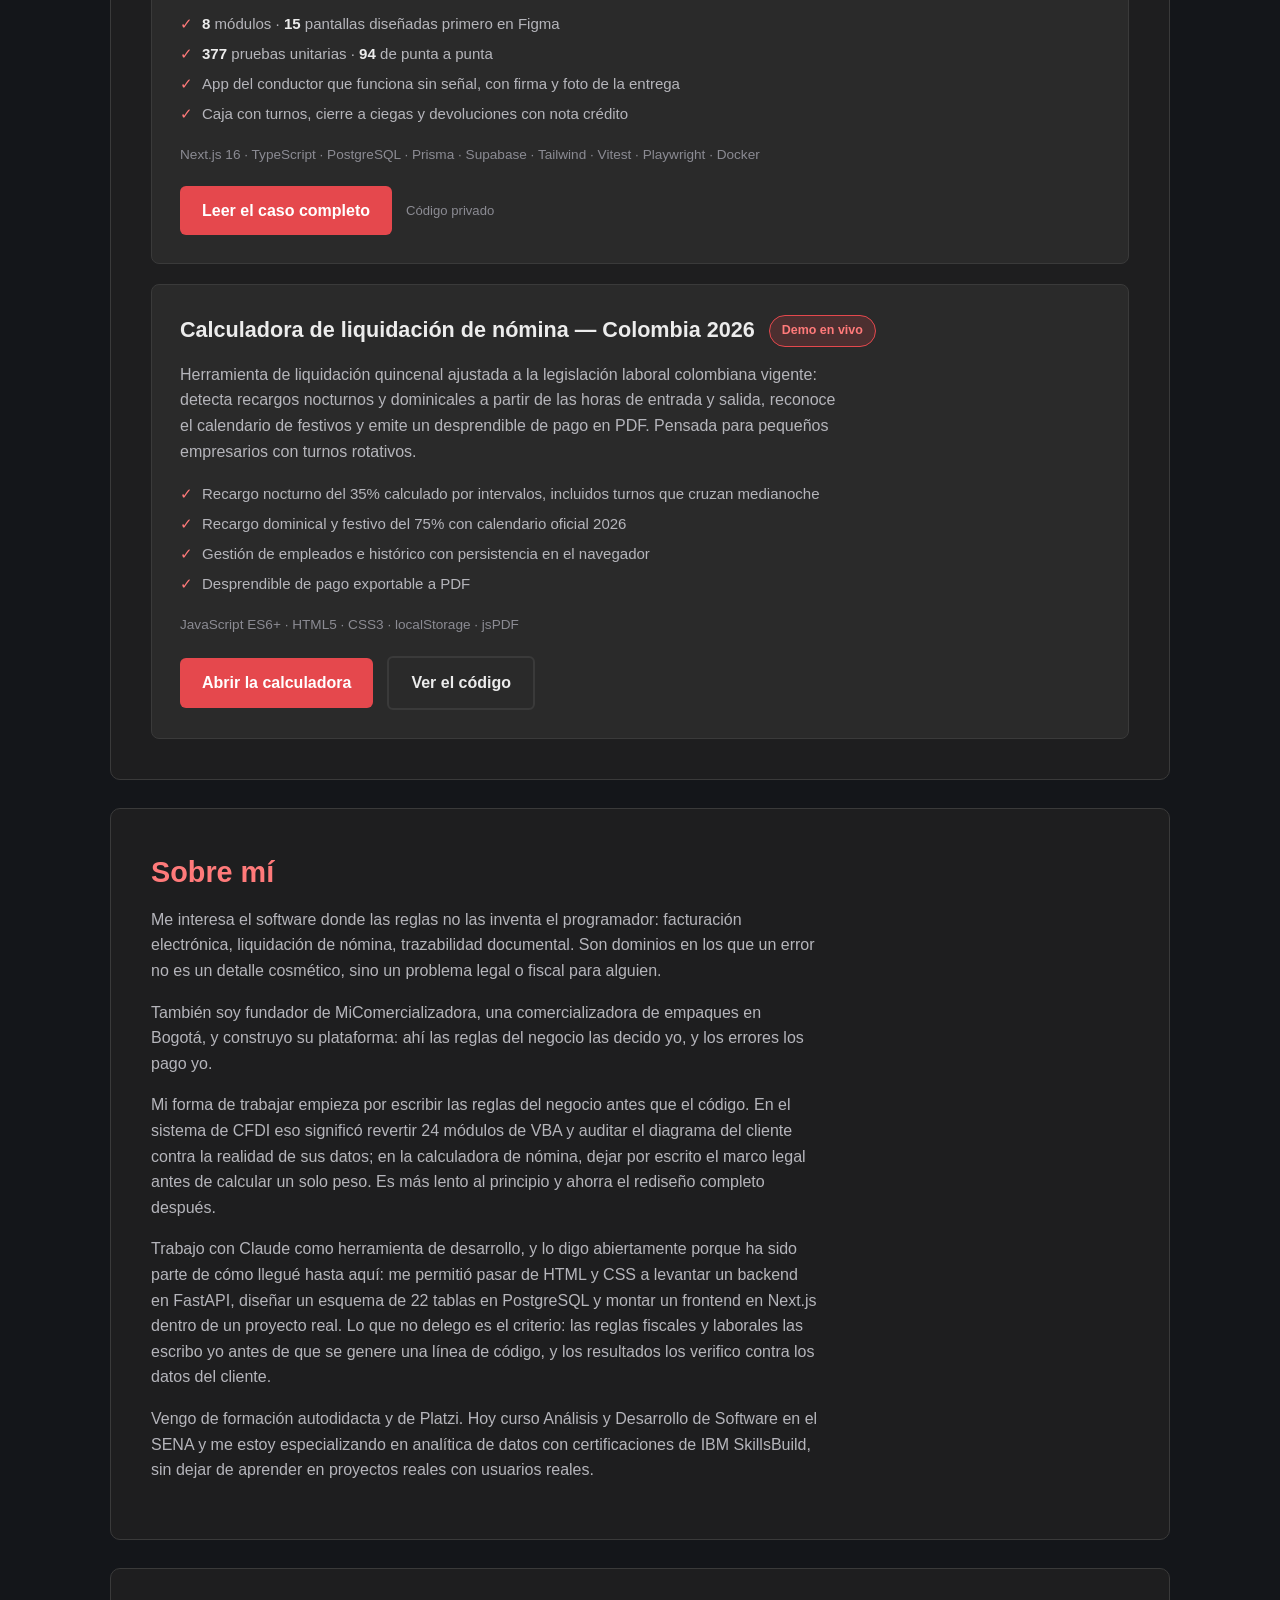
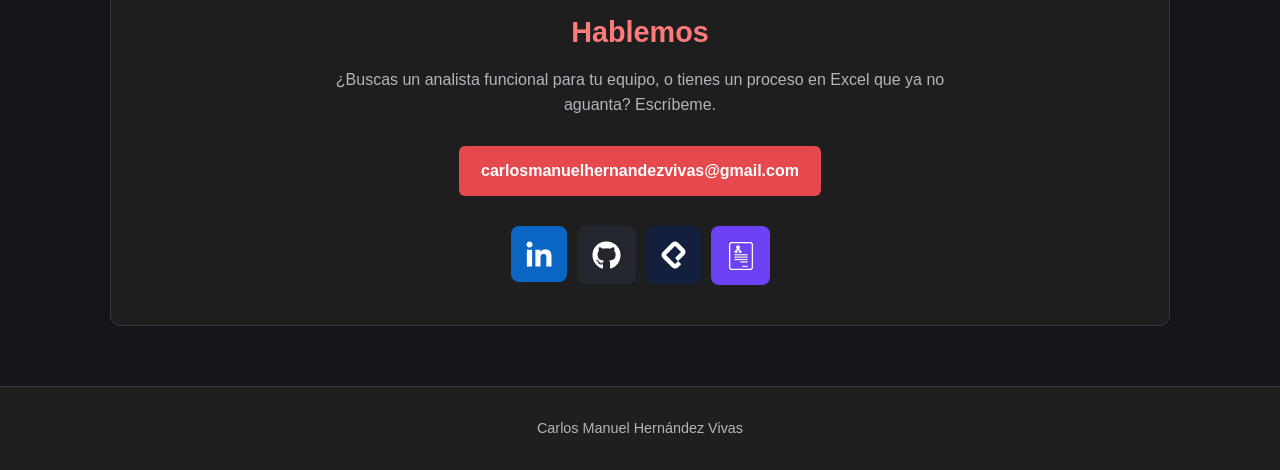
==== commit caf49e1f: "Agrega el caso MiComercializadora y orienta el sitio a analista funcional Proyecto nuevo: - Pagina c" ====
--- a/index.html
+++ b/index.html
@@ -6,18 +6,18 @@
     <meta http-equiv="X-UA-Compatible" content="IE=edge">
     <meta name="viewport" content="width=device-width, initial-scale=1.0">
 
-    <title>Carlos Manuel Hernández Vivas | Sistemas fiscales y documentales</title>
+    <title>Carlos Manuel Hernández Vivas | Analista funcional técnico</title>
     <meta name="description"
-        content="Desarrollo sistemas digitales que contribuyen al crecimiento de empresas: facturación electrónica CFDI 4.0, migración desde Excel con macros VBA, trazabilidad documental y liquidación de nómina.">
+        content="Analista funcional técnico: convierto reglas de negocio complejas en sistemas. Facturación electrónica CFDI 4.0 (México) y DIAN (Colombia), migración desde Excel con macros VBA, trazabilidad documental, inventario y liquidación de nómina.">
     <meta name="author" content="Carlos Manuel Hernández Vivas">
 
     <!-- Open Graph: así se ve el enlace al compartirlo en LinkedIn o WhatsApp -->
     <meta property="og:type" content="website">
-    <meta property="og:title" content="Carlos Manuel Hernández Vivas | Sistemas fiscales y documentales">
+    <meta property="og:title" content="Carlos Manuel Hernández Vivas | Analista funcional técnico">
     <meta property="og:description"
-        content="Integramos, mejoramos y creamos entornos de facturación electrónica CFDI 4.0, migración de sistemas legados y trazabilidad documental.">
-    <meta property="og:url" content="https://carlosmhernandezv.github.io/MiPaginaWeb/">
-    <meta property="og:image" content="https://carlosmhernandezv.github.io/MiPaginaWeb/img/Profile_Photo.jpg">
+        content="Analista funcional técnico. Levanto requerimientos, modelo procesos y datos, y construyo la solución: facturación electrónica CFDI 4.0 y DIAN, migración de legados y trazabilidad documental.">
+    <meta property="og:url" content="https://carlosmhernandezv.com/">
+    <meta property="og:image" content="https://carlosmhernandezv.com/img/Profile_Photo.jpg">
     <meta name="twitter:card" content="summary">
 
     <link rel="stylesheet" href="css/styles.css">
@@ -51,13 +51,16 @@
                     height="220">
             </div>
             <div class="hero-texto">
-                <p class="hero-kicker">@carlosmhernandezv</p>
-                <h1 id="hero-titulo">Desarrollo sistemas digitales que contribuyen al crecimiento de empresas en el
-                    mundo de los negocios</h1>
+                <p class="hero-kicker hero-rol">Analista funcional técnico</p>
+                <h1 id="hero-titulo">Convierto reglas de negocio complejas en sistemas que funcionan</h1>
                 <p class="hero-sub">
-                    Integramos, mejoramos y creamos entornos de Facturación electrónica <strong>CFDI 4.0</strong>,
-                    migración de sistemas legados en Excel y VBA, trazabilidad documental y liquidación de nómina.
-                    Trabajo donde las reglas del negocio son complicadas y el margen de error es cero.
+                    Levanto requerimientos, modelo procesos y datos, y construyo la solución: facturación electrónica
+                    <strong>CFDI 4.0</strong> (México) y <strong>DIAN</strong> (Colombia), migración de sistemas
+                    legados en Excel y VBA, trazabilidad documental, inventario y liquidación de nómina. Trabajo donde
+                    las reglas del negocio son complicadas y el margen de error es cero.
+                </p>
+                <p class="hero-disponible">
+                    Busco un rol de tiempo completo como analista funcional · remoto o híbrido · Bogotá · inglés B1
                 </p>
                 <div class="hero-acciones">
                     <a class="btn btn-primario" href="#proyectos">Ver proyectos</a>
@@ -70,11 +73,11 @@
         <!-- ============ CIFRAS ============ -->
         <section class="cifras" aria-label="Cifras de los proyectos">
             <div class="cifra">
-                <span class="cifra-num">9,535</span>
+                <span class="cifra-num">9.535</span>
                 <span class="cifra-lbl">CFDI migrados y validados</span>
             </div>
             <div class="cifra">
-                <span class="cifra-num">16,401</span>
+                <span class="cifra-num">16.401</span>
                 <span class="cifra-lbl">documentos con cadena trazable</span>
             </div>
             <div class="cifra">
@@ -84,6 +87,10 @@
             <div class="cifra">
                 <span class="cifra-num">~7.000</span>
                 <span class="cifra-lbl">líneas de VBA revertidas</span>
+            </div>
+            <div class="cifra">
+                <span class="cifra-num">470+</span>
+                <span class="cifra-lbl">pruebas automáticas</span>
             </div>
         </section>
 
@@ -91,34 +98,28 @@
         <section id="capacidades" class="seccion" aria-labelledby="cap-titulo">
             <h2 id="cap-titulo">Lo que desarrollo</h2>
             <p class="seccion-intro">
-                Cada proyecto tiene una estrategia bien pensada, objetivos y resultados personalizados a cada problema
-                para soluciones integrales y de calidad.
+                Siete capacidades, cada una con su evidencia en un caso real. Empiezo por el análisis: entender el
+                negocio antes de escribir código es el trabajo que más me interesa.
             </p>
 
             <div class="cap-grid">
 
                 <article class="cap-card cap-destacada">
-                    <h3>Facturación electrónica CFDI 4.0 y SAT</h3>
-                    <p>
-                        Ingestión de comprobantes fiscales con idempotencia por UUID, lectura del Timbre Fiscal
-                        Digital y clasificación automática de material o servicio a partir de los catálogos oficiales
-                        del SAT. Diseño del conector de Descarga Masiva con e.firma.
-                    </p>
-                    <p class="cap-stack">Python · XML · catálogos <code>c_ClaveProdServ</code> y
-                        <code>c_ClaveUnidad</code> · e.firma
-                    </p>
-                    <a class="cap-link" href="caso-cfdi.html#que-construi">Ver la evidencia</a>
-                </article>
-
-                <article class="cap-card">
-                    <h3>Migración de sistemas legados</h3>
-                    <p>
-                        Ingeniería inversa de un archivo <code>.xlsm</code> en operación: 24 módulos VBA, cerca de
-                        7.000 líneas y 23 hojas de cálculo, convertidos en un modelo de datos explícito. Las
-                        abreviaturas reales de las empresas salieron de leer el código, no de un catálogo.
-                    </p>
-                    <p class="cap-stack">VBA · Excel · análisis estático · PostgreSQL</p>
-                    <a class="cap-link" href="caso-cfdi.html#el-problema">Ver la evidencia</a>
+                    <h3>Análisis de negocio y levantamiento</h3>
+                    <p>
+                        Modelado de dos cadenas de compraventa (proveedor → materialista → constructora) y auditoría
+                        contra el diagrama que entregó el cliente, que destapó que faltaba la mitad del flujo. Esa
+                        parte no es programar: es entender el negocio antes de escribir código.
+                    </p>
+                    <p>
+                        En mi propia comercializadora levanté primero el recorrido del dinero y el de la mercancía, y
+                        de ahí salieron 8 módulos y las reglas escritas en lenguaje del negocio antes que las 15
+                        pantallas.
+                    </p>
+                    <p class="cap-stack">Entrevistas · modelado de procesos · documentación funcional · Figma</p>
+                    <a class="cap-link" href="caso-cfdi.html#cadenas">Ver la evidencia: CFDI</a>
+                    <a class="cap-link" href="caso-micomercializadora.html#requerimientos">Ver la evidencia:
+                        MiComercializadora</a>
                 </article>
 
                 <article class="cap-card cap-destacada">
@@ -133,82 +134,58 @@
                 </article>
 
                 <article class="cap-card">
-                    <h3>Modelado de datos para información fiscal</h3>
-                    <p>
-                        Esquemas que preservan la integridad del comprobante — un CFDI no se corrige, se conserva — y
-                        permiten auditar la cadena documental completa. 22 tablas, folios con secuencia real en vez de
-                        <code>MAX+1</code>, vistas de saldo y consulta recursiva de trazabilidad.
-                    </p>
-                    <p class="cap-stack">PostgreSQL · CTE recursivos · triggers · Alembic (12 migraciones)</p>
+                    <h3>Facturación electrónica CFDI 4.0 y DIAN</h3>
+                    <p>
+                        En México, ingestión de comprobantes con idempotencia por UUID, lectura del Timbre Fiscal
+                        Digital y clasificación automática según los catálogos del SAT, con conector de Descarga Masiva
+                        diseñado. En Colombia, facturación DIAN funcionando de punta a punta contra un proveedor
+                        simulado, aislada para conectarse a Alegra.
+                    </p>
+                    <p class="cap-stack">XML · catálogos <code>c_ClaveProdServ</code> y <code>c_ClaveUnidad</code> ·
+                        e.firma · DIAN</p>
+                    <a class="cap-link" href="caso-cfdi.html#que-construi">Ver la evidencia: CFDI</a>
+                    <a class="cap-link" href="caso-micomercializadora.html#que-construi">Ver la evidencia: DIAN</a>
+                </article>
+
+                <article class="cap-card">
+                    <h3>Migración de legados y modelado de datos</h3>
+                    <p>
+                        Ingeniería inversa de un archivo <code>.xlsm</code> en operación —24 módulos VBA, cerca de
+                        7.000 líneas y 23 hojas— convertido en un modelo explícito de 22 tablas que preserva la
+                        integridad del comprobante: folios con secuencia real en vez de <code>MAX+1</code> y consulta
+                        recursiva de trazabilidad.
+                    </p>
+                    <p class="cap-stack">VBA · Excel · PostgreSQL · CTE recursivos · triggers · Alembic</p>
                     <a class="cap-link" href="caso-cfdi.html#modelo">Ver la evidencia</a>
                 </article>
 
                 <article class="cap-card">
-                    <h3>Backend y API</h3>
-                    <p>
-                        35 endpoints sobre SQL explícito y versionado, pensados para que la consulta que corre en el
-                        servidor sea la misma que se puede leer y auditar.
-                    </p>
-                    <p class="cap-stack">Python · FastAPI · SQLAlchemy Core · Alembic · Docker</p>
-                    <a class="cap-link" href="caso-cfdi.html#que-construi">Ver la evidencia</a>
+                    <h3>Construcción de sistemas</h3>
+                    <p>
+                        Del análisis al sistema funcionando: 35 endpoints sobre SQL explícito y 15 pantallas en el
+                        sistema de CFDI, y 8 módulos en la plataforma de mi comercializadora. Incluye generación de
+                        documentos en PDF y seguridad aplicada: validación de archivos por números mágicos, enlaces
+                        privados firmados y entornos reproducibles con Docker.
+                    </p>
+                    <p class="cap-stack">Python · FastAPI · SQLAlchemy Core · TypeScript · Next.js 16 · React · Prisma
+                        · Tailwind · Docker</p>
+                    <a class="cap-link" href="caso-cfdi.html#decisiones">Ver la evidencia: CFDI</a>
+                    <a class="cap-link" href="caso-micomercializadora.html#decisiones">Ver la evidencia:
+                        MiComercializadora</a>
                 </article>
 
                 <article class="cap-card">
-                    <h3>Interfaces de captura y consulta</h3>
-                    <p>
-                        15 pantallas de trabajo real: trazabilidad de la cadena documental, listados con filtros y
-                        paginación, captura, asignación por lote y bandeja de clasificación. En vanilla JS, una
-                        calculadora de nómina completa con persistencia local y exportación a PDF.
-                    </p>
-                    <p class="cap-stack">React · Next.js 16 (App Router) · JavaScript ES6+ · HTML5 · CSS3</p>
-                    <a class="cap-link" href="nomina.html">Probar la calculadora</a>
-                </article>
-
-                <article class="cap-card">
-                    <h3>Análisis de negocio y levantamiento</h3>
-                    <p>
-                        Modelado de dos cadenas de compraventa (proveedor → materialista → constructora) y auditoría
-                        contra el diagrama que entregó el cliente, que destapó que faltaba la mitad del flujo. Esa
-                        parte no es programar: es entender el negocio antes de escribir código.
-                    </p>
-                    <p class="cap-stack">Entrevistas · modelado de procesos · documentación funcional</p>
-                    <a class="cap-link" href="caso-cfdi.html#cadenas">Ver la evidencia</a>
-                </article>
-
-                <article class="cap-card">
-                    <h3>Generación documental</h3>
-                    <p>
-                        Cinco plantillas replicadas celda por celda desde el Excel original, con branding por empresa
-                        y salida en PDF sin límite de ítems. Los desprendibles de pago de la calculadora de nómina
-                        usan el mismo enfoque.
-                    </p>
-                    <p class="cap-stack">Generación de PDF · plantillas · jsPDF</p>
-                    <a class="cap-link" href="nomina.html">Probar la calculadora</a>
-                </article>
-
-                <article class="cap-card">
-                    <h3>Seguridad aplicada</h3>
-                    <p>
-                        Validación de archivos subidos por números mágicos y no por extensión, nombres derivados del
-                        RFC para neutralizar <em>path traversal</em>, y sesión por cookie en lugar de autenticación
-                        básica. Cada decisión con su motivo escrito.
-                    </p>
-                    <p class="cap-stack">Validación de entrada · manejo de sesión · superficie de archivos</p>
-                    <a class="cap-link" href="caso-cfdi.html#decisiones">Ver la evidencia</a>
-                </article>
-
-                <article class="cap-card">
-                    <h3>Entornos reproducibles y documentación</h3>
-                    <p>
-                        <code>docker-compose</code>, devcontainer y scripts de arranque para Windows y Linux, más 15
-                        especificaciones por módulo y una bitácora de decisiones. Documentar <em>por qué</em> se tomó
-                        una decisión vale más que documentar qué hace el código.
-                    </p>
-                    <p class="cap-stack">Docker · Codespaces · Git · especificación técnica</p>
-                    <a class="cap-link" href="caso-cfdi.html#decisiones">Ver la evidencia</a>
-                </article>
-
-                <article class="cap-card cap-destacada">
+                    <h3>Calidad y pruebas automatizadas</h3>
+                    <p>
+                        471 pruebas automáticas en la plataforma de mi comercializadora: 377 unitarias y 94 de punta a
+                        punta sobre los recorridos completos del usuario, más revisión de accesibilidad. Las reglas que
+                        mueven dinero viven en funciones puras, para que probarlas sea barato.
+                    </p>
+                    <p class="cap-stack">Vitest · Playwright · axe (accesibilidad)</p>
+                    <a class="cap-link" href="caso-micomercializadora.html#resultados">Ver la evidencia</a>
+                </article>
+
+                <article class="cap-card cap-destacada cap-ancha">
                     <h3>Desarrollo asistido por IA</h3>
                     <p>
                         Uso a Claude como herramienta de desarrollo diaria, y es lo que me ha permitido ampliar el
@@ -218,10 +195,15 @@
                     <p>
                         La clave no es pedir código, es dirigirlo: escribo primero un documento de contexto con las
                         reglas de negocio y las restricciones legales, reviso cada decisión y verifico los resultados
-                        contra los datos reales. La IA acelera la ejecución; el criterio del dominio sigue siendo mío.
-                    </p>
-                    <p class="cap-stack">Claude Code · documentos de contexto · MCP</p>
-                    <a class="cap-link" href="caso-cfdi.html#proceso">Ver la evidencia</a>
+                        contra los datos reales. Además asigno el modelo según el riesgo de la tarea: el más capaz para
+                        lo que toca dinero, seguridad o integraciones, y uno más ágil para tareas acotadas que se
+                        verifican de un vistazo. La IA acelera la ejecución; el criterio del dominio sigue siendo mío.
+                    </p>
+                    <p class="cap-stack">Claude Code · documentos de contexto · MCP · asignación de modelo por riesgo
+                    </p>
+                    <a class="cap-link" href="caso-cfdi.html#proceso">Ver la evidencia: CFDI</a>
+                    <a class="cap-link" href="caso-micomercializadora.html#proceso">Ver la evidencia:
+                        MiComercializadora</a>
                 </article>
 
             </div>
@@ -264,6 +246,35 @@
 
             <article class="proyecto">
                 <div class="proyecto-cabecera">
+                    <h3>MiComercializadora — plataforma B2B de empaques</h3>
+                    <span class="badge badge-progreso">Proyecto propio · en preparación para piloto</span>
+                </div>
+                <!--
+                  CONFIDENCIALIDAD: no nombrar al proveedor principal (relación comercial en trámite).
+                  Solo capturas con datos de prueba. No describir el sistema como "en producción".
+                -->
+                <p class="proyecto-resumen">
+                    Fundé una comercializadora de empaques para restaurantes, hoteles e industria en Bogotá y la
+                    Sabana, y construí su plataforma. Une en un solo sistema la tienda en línea con catálogo técnico y
+                    cotización en PDF, los pedidos con aprobación de crédito, el inventario con kardex y reservas, las
+                    rutas de entrega, la caja del punto físico, la cartera y la facturación electrónica DIAN.
+                </p>
+                <ul class="proyecto-datos">
+                    <li><strong>8</strong> módulos · <strong>15</strong> pantallas diseñadas primero en Figma</li>
+                    <li><strong>377</strong> pruebas unitarias · <strong>94</strong> de punta a punta</li>
+                    <li>App del conductor que funciona sin señal, con firma y foto de la entrega</li>
+                    <li>Caja con turnos, cierre a ciegas y devoluciones con nota crédito</li>
+                </ul>
+                <p class="proyecto-stack">Next.js 16 · TypeScript · PostgreSQL · Prisma · Supabase · Tailwind ·
+                    Vitest · Playwright · Docker</p>
+                <div class="proyecto-acciones">
+                    <a class="btn btn-primario" href="caso-micomercializadora.html">Leer el caso completo</a>
+                    <span class="nota-privado">Código privado</span>
+                </div>
+            </article>
+
+            <article class="proyecto">
+                <div class="proyecto-cabecera">
                     <h3>Calculadora de liquidación de nómina — Colombia 2026</h3>
                     <span class="badge badge-vivo">Demo en vivo</span>
                 </div>
@@ -298,6 +309,10 @@
                     cosmético, sino un problema legal o fiscal para alguien.
                 </p>
                 <p>
+                    También soy fundador de MiComercializadora, una comercializadora de empaques en Bogotá, y construyo
+                    su plataforma: ahí las reglas del negocio las decido yo, y los errores los pago yo.
+                </p>
+                <p>
                     Mi forma de trabajar empieza por escribir las reglas del negocio antes que el código. En el
                     sistema de CFDI eso significó revertir 24 módulos de VBA y auditar el diagrama del cliente contra
                     la realidad de sus datos; en la calculadora de nómina, dejar por escrito el marco legal antes de
@@ -322,8 +337,12 @@
         <section id="contacto" class="seccion seccion-contacto" aria-labelledby="cont-titulo">
             <h2 id="cont-titulo">Hablemos</h2>
             <p class="seccion-intro">
-                ¿Tienes un proceso corriendo en Excel que ya no aguanta, o necesitas ordenar tu documentación fiscal?
+                ¿Buscas un analista funcional para tu equipo, o tienes un proceso en Excel que ya no aguanta?
                 Escríbeme.
+            </p>
+            <p class="contacto-correo">
+                <a class="btn btn-primario" href="mailto:carlosmanuelhernandezvivas@gmail.com">
+                    carlosmanuelhernandezvivas@gmail.com</a>
             </p>
 
             <ul class="social-icons">
--- a/css/styles.css
+++ b/css/styles.css
@@ -28,7 +28,7 @@
 body {
     font-family: Arial, Helvetica, sans-serif;
     background-color: #14161a;
-    background-image: url('../img/programmer_theme_bg.png');
+    background-image: url('../img/programmer_theme_bg.jpg');
     background-size: cover;
     background-attachment: fixed;
     background-position: center;
@@ -279,6 +279,29 @@
     color: var(--texto);
 }
 
+/* El rol va encima del H1 y con el color de acento: es lo primero que busca
+   un reclutador. */
+.hero-rol {
+    color: var(--acento-texto);
+    font-weight: bold;
+    letter-spacing: 0.5px;
+}
+
+.hero-disponible {
+    color: var(--texto);
+    font-size: 0.92rem;
+    margin: -12px 0 24px;
+}
+
+/* Correo visible como botón: un ícono no basta para que te escriban. */
+.contacto-correo {
+    margin-top: 22px;
+}
+
+.contacto-correo .btn {
+    overflow-wrap: anywhere;
+}
+
 .hero-acciones {
     display: flex;
     gap: 14px;
@@ -288,16 +311,20 @@
 /* =========================================================
    CIFRAS
    ========================================================= */
+/* Flex y no rejilla: con cinco cifras, una rejilla auto-fit dejaba la quinta
+   sola en una fila a anchos de laptop. Con flex-wrap la fila incompleta se
+   estira hasta llenar el ancho, y min-width: 0 deja encoger cada caja en
+   pantallas angostas en vez de desbordar la página. */
 .cifras {
-    display: grid;
-    /* Mismo blindaje que .cap-grid: por debajo de 190px la columna se encoge
-       en vez de desbordar la página. */
-    grid-template-columns: repeat(auto-fit, minmax(min(190px, 100%), 1fr));
+    display: flex;
+    flex-wrap: wrap;
     gap: 16px;
     margin-top: 28px;
 }
 
 .cifra {
+    flex: 1 1 170px;
+    min-width: 0;
     background: rgba(42, 42, 42, 0.94);
     border: 1px solid var(--borde);
     border-radius: var(--radio);
@@ -345,6 +372,12 @@
     border-left-color: var(--acento-texto);
 }
 
+/* Tarjeta de cierre a todo el ancho: con siete capacidades, la última quedaría
+   sola en su fila tanto a dos como a tres columnas. */
+.cap-card.cap-ancha {
+    grid-column: 1 / -1;
+}
+
 .cap-card h3 {
     font-size: 1.12rem;
     margin-bottom: 10px;
@@ -371,6 +404,12 @@
 
 .cap-link::after {
     content: " \2192";
+}
+
+/* Capacidad con evidencia en dos casos: el segundo enlace va pegado al
+   primero en lugar de abrir otro hueco de 14px. */
+.cap-link+.cap-link {
+    margin-top: 6px;
 }
 
 .cap-link:hover {
@@ -678,6 +717,92 @@
     margin-top: 10px;
 }
 
+/* ---------- Capturas de pantalla en los casos ----------
+   Mismo lenguaje que .diagrama: borde del panel y pie gris. Las capturas son
+   de entornos de prueba con datos ficticios. */
+.captura {
+    margin: 24px 0 10px;
+}
+
+.captura img {
+    display: block;
+    width: 100%;
+    height: auto;
+    border: 1px solid var(--borde);
+    border-radius: 8px;
+}
+
+.captura figcaption {
+    color: #8b8b93;
+    font-size: 0.85rem;
+    margin-top: 10px;
+}
+
+/* Dos capturas lado a lado en escritorio; se apilan en pantallas angostas. */
+.captura-par {
+    display: grid;
+    grid-template-columns: repeat(auto-fit, minmax(min(280px, 100%), 1fr));
+    gap: 14px;
+    align-items: start;
+}
+
+/* La app del conductor es de celular: se muestra angosta y centrada. */
+.captura-movil img {
+    max-width: 300px;
+    margin: 0 auto;
+}
+
+.captura-movil figcaption {
+    text-align: center;
+}
+
+/* ---------- «En 30 segundos»: resumen al inicio de cada caso ----------
+   Para quien solo va a leer cuatro líneas: problema, qué hice, resultado, stack. */
+.caso-resumen {
+    margin: 18px 0 24px;
+    padding: 18px 22px;
+    background: rgba(42, 42, 42, 0.94);
+    border: 1px solid var(--borde);
+    border-left: 3px solid var(--acento-texto);
+    border-radius: 8px;
+}
+
+.caso-resumen dl {
+    display: grid;
+    grid-template-columns: max-content 1fr;
+    gap: 8px 18px;
+    margin: 0;
+}
+
+.caso-resumen-titulo {
+    margin-bottom: 10px;
+    font-size: 0.8rem;
+    font-weight: bold;
+    letter-spacing: 1px;
+    text-transform: uppercase;
+    color: var(--acento-texto);
+}
+
+.caso-resumen dt {
+    font-weight: bold;
+}
+
+.caso-resumen dd {
+    margin: 0;
+    color: var(--tenue);
+}
+
+@media (max-width: 560px) {
+    .caso-resumen dl {
+        grid-template-columns: 1fr;
+        gap: 2px;
+    }
+
+    .caso-resumen dd {
+        margin-bottom: 8px;
+    }
+}
+
 .svg-caja {
     fill: #2a2a2a;
     stroke: var(--borde);
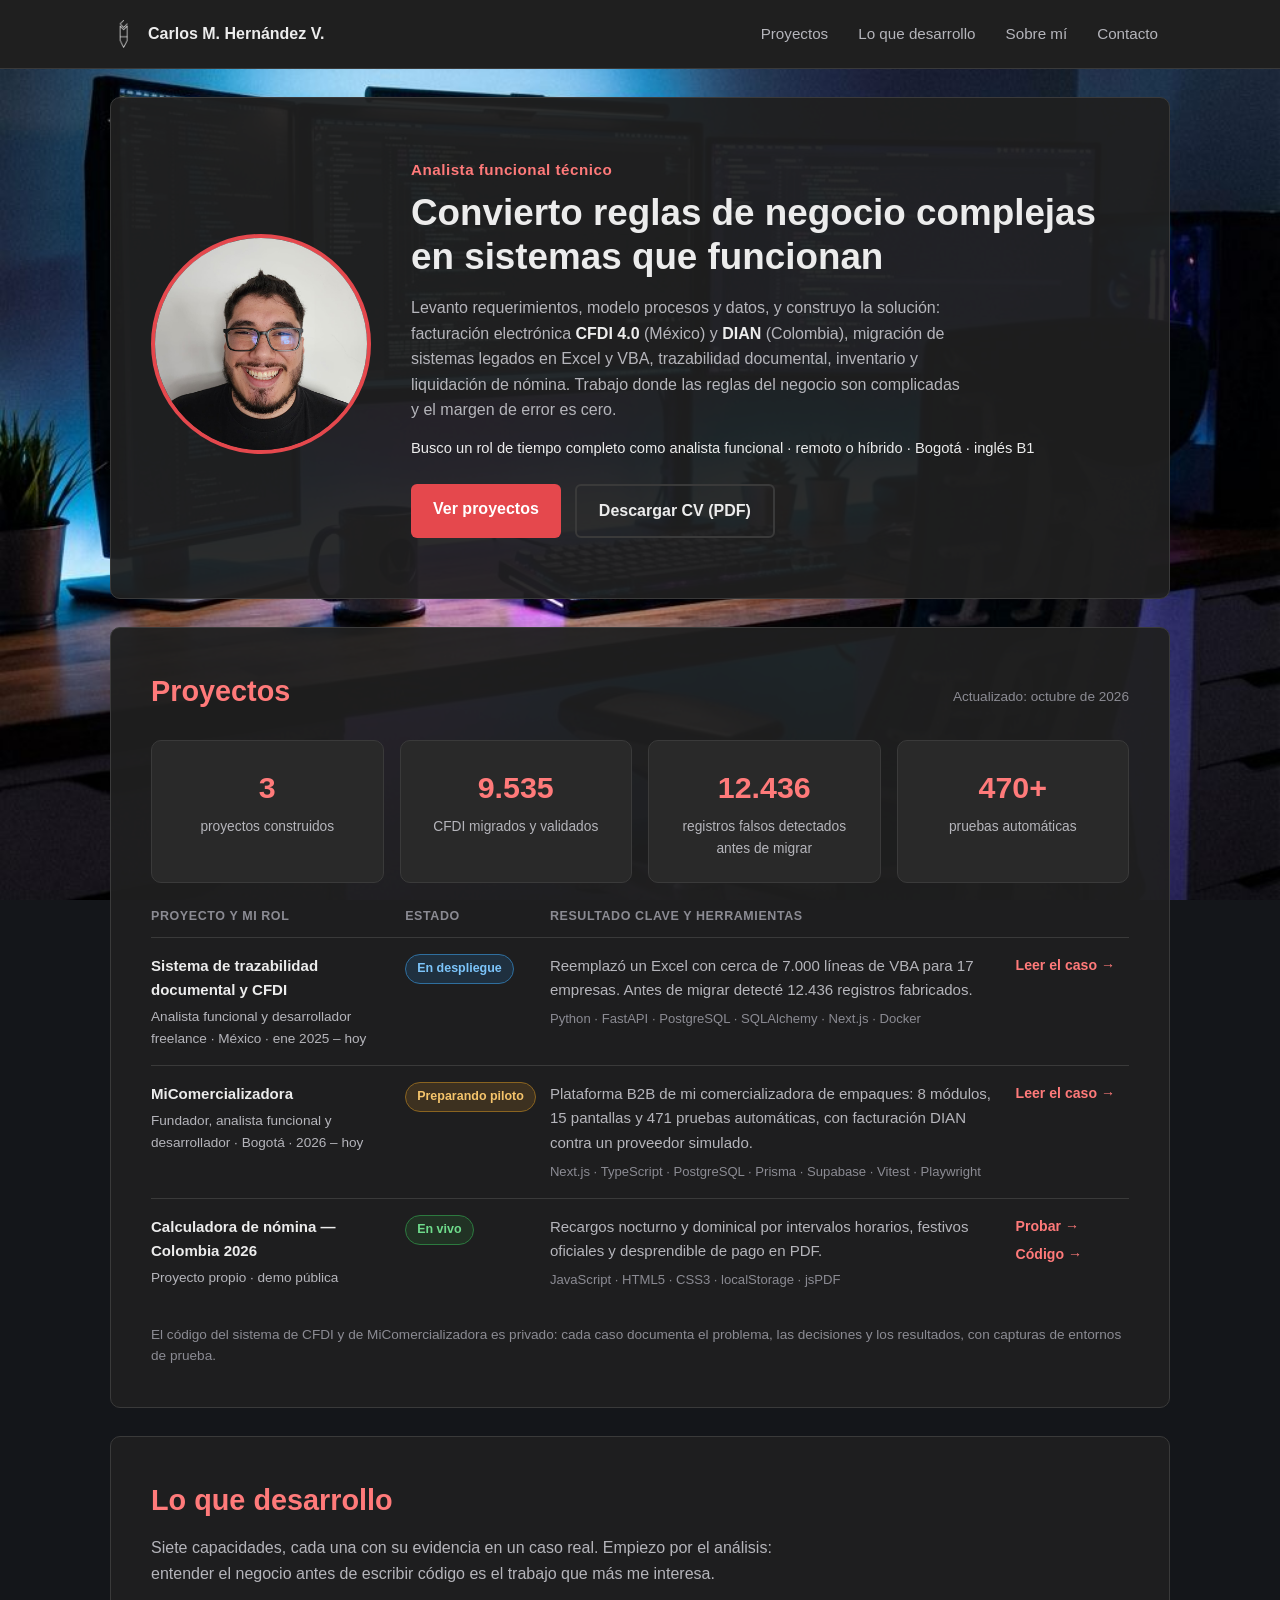
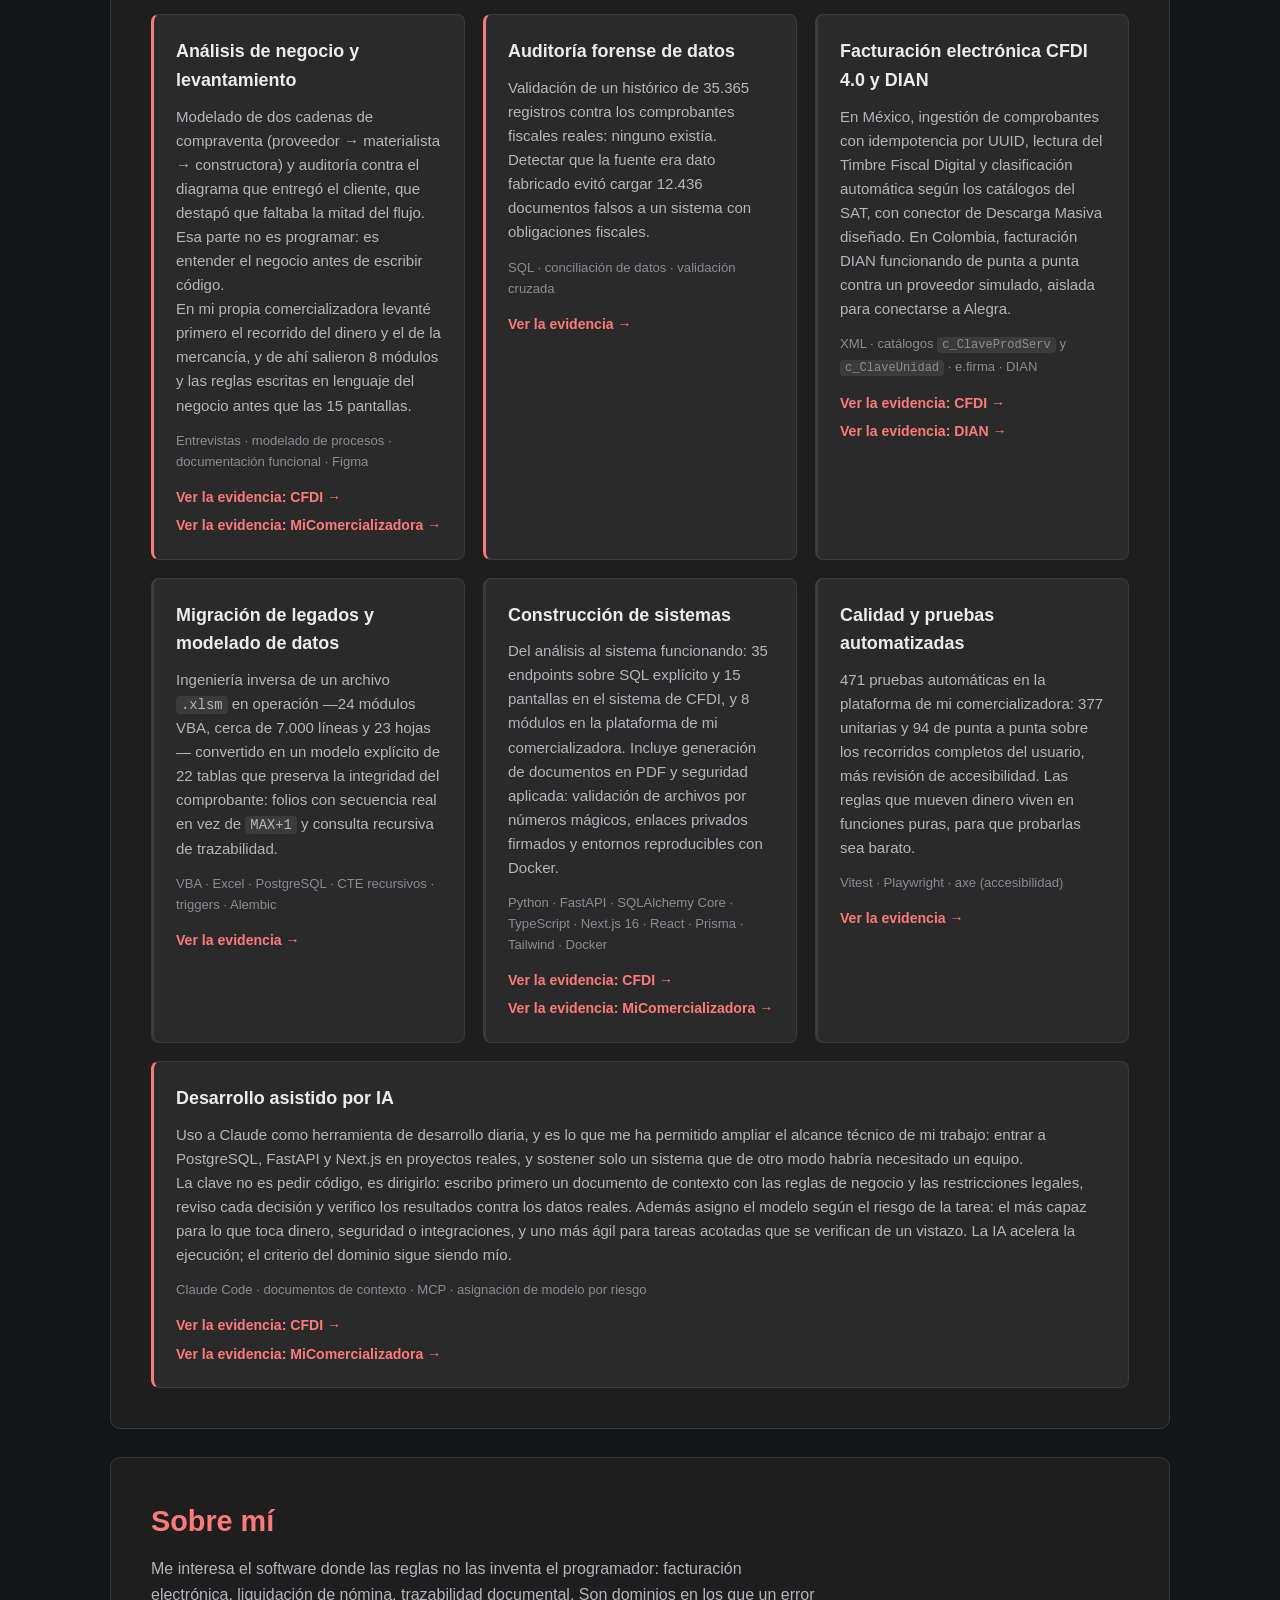
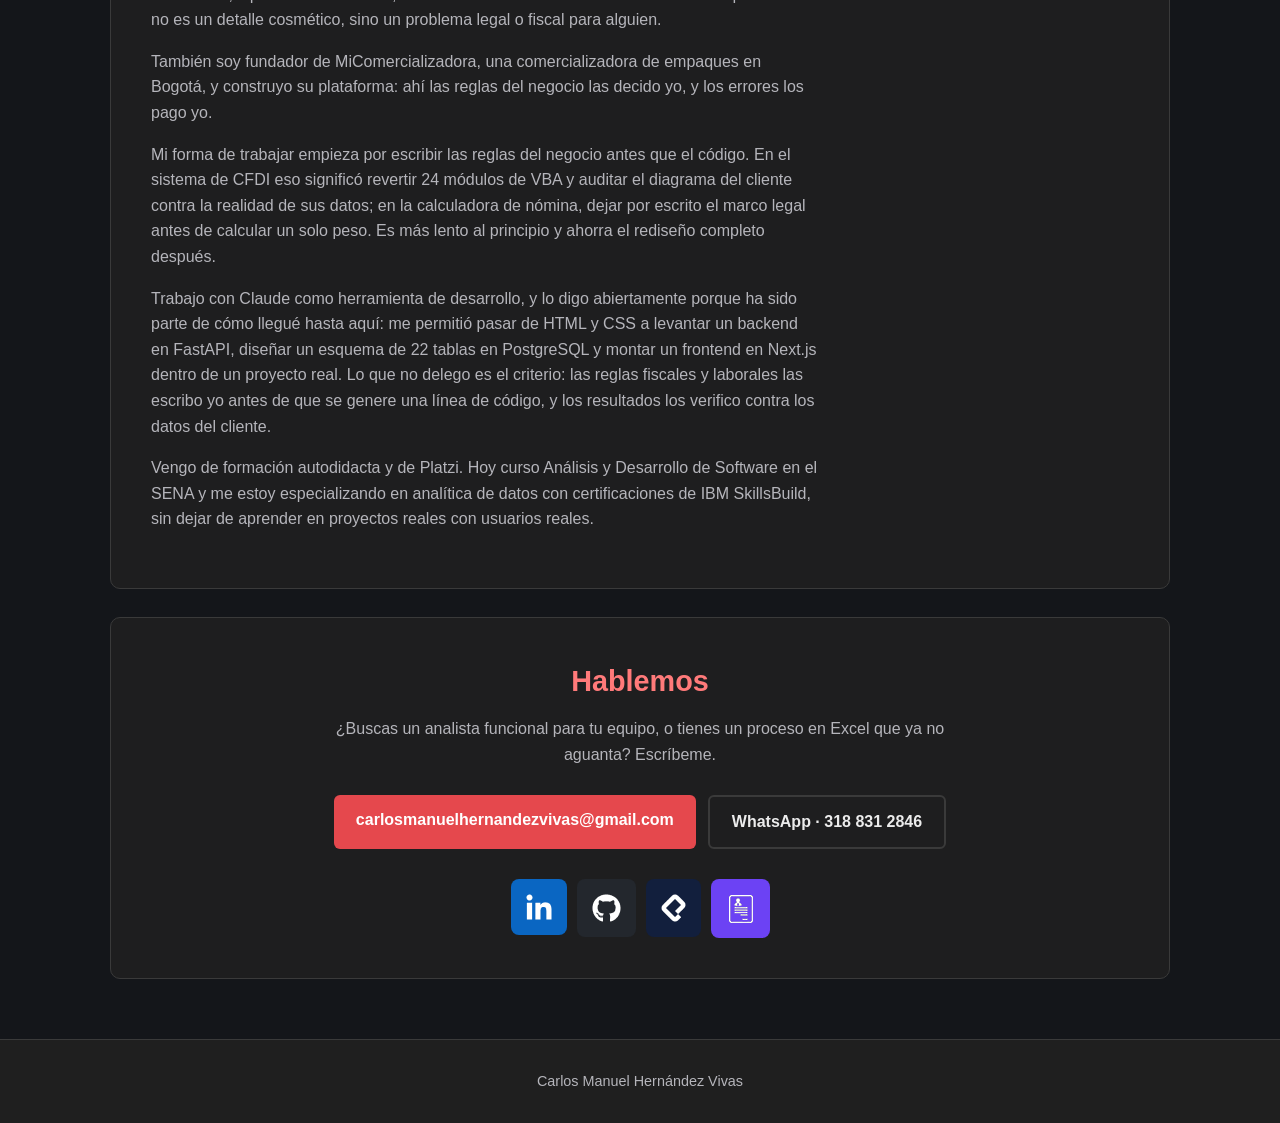
==== commit a9957836: "Convierte Proyectos en un tablero de estado y agrega WhatsApp al contacto La seccion Proyectos pasa " ====
--- a/index.html
+++ b/index.html
@@ -34,8 +34,8 @@
                 <span>Carlos M. Hernández V.</span>
             </a>
             <ul class="nav-links">
+                <li><a href="#proyectos">Proyectos</a></li>
                 <li><a href="#capacidades">Lo que desarrollo</a></li>
-                <li><a href="#proyectos">Proyectos</a></li>
                 <li><a href="#sobre-mi">Sobre mí</a></li>
                 <li><a href="#contacto">Contacto</a></li>
             </ul>
@@ -70,28 +70,101 @@
             </div>
         </section>
 
-        <!-- ============ CIFRAS ============ -->
-        <section class="cifras" aria-label="Cifras de los proyectos">
-            <div class="cifra">
-                <span class="cifra-num">9.535</span>
-                <span class="cifra-lbl">CFDI migrados y validados</span>
-            </div>
-            <div class="cifra">
-                <span class="cifra-num">16.401</span>
-                <span class="cifra-lbl">documentos con cadena trazable</span>
-            </div>
-            <div class="cifra">
-                <span class="cifra-num">17</span>
-                <span class="cifra-lbl">empresas en un solo sistema</span>
-            </div>
-            <div class="cifra">
-                <span class="cifra-num">~7.000</span>
-                <span class="cifra-lbl">líneas de VBA revertidas</span>
-            </div>
-            <div class="cifra">
-                <span class="cifra-num">470+</span>
-                <span class="cifra-lbl">pruebas automáticas</span>
-            </div>
+        <!-- ============ PROYECTOS: TABLERO DE ESTADO ============
+          Resume el estado real de cada proyecto y enlaza a su caso. Mantener la fecha
+          de «Actualizado» al día: un estado viejo resta más que no tener tablero.
+          CONFIDENCIALIDAD: el cliente de CFDI va anonimizado; no nombrar al proveedor
+          principal de MiComercializadora. Ningún proyecto está «en producción».
+        -->
+        <section id="proyectos" class="seccion tablero" aria-labelledby="proy-titulo">
+            <div class="tablero-cabecera">
+                <h2 id="proy-titulo">Proyectos</h2>
+                <p class="tablero-fecha">Actualizado: octubre de 2026</p>
+            </div>
+
+            <div class="cifras" aria-label="Cifras de los proyectos">
+                <div class="cifra">
+                    <span class="cifra-num">3</span>
+                    <span class="cifra-lbl">proyectos construidos</span>
+                </div>
+                <div class="cifra">
+                    <span class="cifra-num">9.535</span>
+                    <span class="cifra-lbl">CFDI migrados y validados</span>
+                </div>
+                <div class="cifra">
+                    <span class="cifra-num">12.436</span>
+                    <span class="cifra-lbl">registros falsos detectados antes de migrar</span>
+                </div>
+                <div class="cifra">
+                    <span class="cifra-num">470+</span>
+                    <span class="cifra-lbl">pruebas automáticas</span>
+                </div>
+            </div>
+
+            <table class="tablero-tabla">
+                <caption class="visualmente-oculto">Estado de cada proyecto, mi rol, resultado clave y herramientas
+                </caption>
+                <thead>
+                    <tr>
+                        <th scope="col">Proyecto y mi rol</th>
+                        <th scope="col">Estado</th>
+                        <th scope="col">Resultado clave y herramientas</th>
+                        <th scope="col"><span class="visualmente-oculto">Evidencia</span></th>
+                    </tr>
+                </thead>
+                <tbody>
+                    <tr>
+                        <th scope="row">
+                            <span class="tablero-nombre">Sistema de trazabilidad documental y CFDI</span>
+                            <span class="tablero-rol">Analista funcional y desarrollador freelance · México · ene 2025
+                                – hoy</span>
+                        </th>
+                        <td data-etiqueta="Estado"><span class="estado estado-despliegue">En despliegue</span></td>
+                        <td data-etiqueta="Resultado">
+                            Reemplazó un Excel con cerca de 7.000 líneas de VBA para 17 empresas. Antes de migrar
+                            detecté 12.436 registros fabricados.
+                            <span class="tablero-stack">Python · FastAPI · PostgreSQL · SQLAlchemy · Next.js ·
+                                Docker</span>
+                        </td>
+                        <td class="tablero-accion"><a class="cap-link" href="caso-cfdi.html">Leer el caso</a></td>
+                    </tr>
+                    <tr>
+                        <th scope="row">
+                            <span class="tablero-nombre">MiComercializadora</span>
+                            <span class="tablero-rol">Fundador, analista funcional y desarrollador · Bogotá · 2026 –
+                                hoy</span>
+                        </th>
+                        <td data-etiqueta="Estado"><span class="estado estado-piloto">Preparando piloto</span></td>
+                        <td data-etiqueta="Resultado">
+                            Plataforma B2B de mi comercializadora de empaques: 8 módulos, 15 pantallas y 471 pruebas
+                            automáticas, con facturación DIAN contra un proveedor simulado.
+                            <span class="tablero-stack">Next.js · TypeScript · PostgreSQL · Prisma · Supabase · Vitest ·
+                                Playwright</span>
+                        </td>
+                        <td class="tablero-accion"><a class="cap-link" href="caso-micomercializadora.html">Leer el
+                                caso</a></td>
+                    </tr>
+                    <tr>
+                        <th scope="row">
+                            <span class="tablero-nombre">Calculadora de nómina — Colombia 2026</span>
+                            <span class="tablero-rol">Proyecto propio · demo pública</span>
+                        </th>
+                        <td data-etiqueta="Estado"><span class="estado estado-vivo">En vivo</span></td>
+                        <td data-etiqueta="Resultado">
+                            Recargos nocturno y dominical por intervalos horarios, festivos oficiales y desprendible de
+                            pago en PDF.
+                            <span class="tablero-stack">JavaScript · HTML5 · CSS3 · localStorage · jsPDF</span>
+                        </td>
+                        <td class="tablero-accion">
+                            <a class="cap-link" href="nomina.html">Probar</a>
+                            <a class="cap-link" href="https://github.com/carlosmhernandezv/MiPaginaWeb" target="_blank"
+                                rel="noopener">Código</a>
+                        </td>
+                    </tr>
+                </tbody>
+            </table>
+            <p class="tablero-nota">El código del sistema de CFDI y de MiComercializadora es privado: cada caso documenta
+                el problema, las decisiones y los resultados, con capturas de entornos de prueba.</p>
         </section>
 
         <!-- ============ CAPACIDADES ============ -->
@@ -209,96 +282,6 @@
             </div>
         </section>
 
-        <!-- ============ PROYECTOS ============ -->
-        <section id="proyectos" class="seccion" aria-labelledby="proy-titulo">
-            <h2 id="proy-titulo">Proyectos</h2>
-
-            <article class="proyecto">
-                <div class="proyecto-cabecera">
-                    <h3>Sistema de trazabilidad documental y CFDI</h3>
-                    <span class="badge badge-progreso">Construido · en fase de despliegue</span>
-                </div>
-                <!--
-                  CONFIDENCIALIDAD: el cliente aparece anonimizado a propósito.
-                  Si obtienes autorización por escrito para nombrarlo, reemplaza
-                  "un grupo empresarial mexicano del sector construcción" por el nombre real.
-                  No publiques capturas con RFC, CLABE ni firmas reales.
-                -->
-                <p class="proyecto-resumen">
-                    Un grupo empresarial mexicano del sector construcción, con 17 empresas, operaba toda su
-                    documentación desde un Excel con cerca de 7.000 líneas de macros. Lo reemplacé por un sistema web
-                    que ingiere CFDI, genera los documentos de la cadena comercial y permite auditar cualquier factura
-                    hasta su cotización de origen.
-                </p>
-                <ul class="proyecto-datos">
-                    <li><strong>9.535</strong> CFDI migrados</li>
-                    <li><strong>16.401</strong> documentos generados con cadena completa</li>
-                    <li><strong>22</strong> tablas · <strong>35</strong> endpoints · <strong>15</strong> pantallas</li>
-                    <li>Cero duplicados: UUID como llave natural</li>
-                </ul>
-                <p class="proyecto-stack">Python · FastAPI · PostgreSQL · SQLAlchemy · Alembic · Next.js 16 · React ·
-                    Docker</p>
-                <div class="proyecto-acciones">
-                    <a class="btn btn-primario" href="caso-cfdi.html">Leer el caso completo</a>
-                    <span class="nota-privado">Código privado bajo licencia propietaria</span>
-                </div>
-            </article>
-
-            <article class="proyecto">
-                <div class="proyecto-cabecera">
-                    <h3>MiComercializadora — plataforma B2B de empaques</h3>
-                    <span class="badge badge-progreso">Proyecto propio · en preparación para piloto</span>
-                </div>
-                <!--
-                  CONFIDENCIALIDAD: no nombrar al proveedor principal (relación comercial en trámite).
-                  Solo capturas con datos de prueba. No describir el sistema como "en producción".
-                -->
-                <p class="proyecto-resumen">
-                    Fundé una comercializadora de empaques para restaurantes, hoteles e industria en Bogotá y la
-                    Sabana, y construí su plataforma. Une en un solo sistema la tienda en línea con catálogo técnico y
-                    cotización en PDF, los pedidos con aprobación de crédito, el inventario con kardex y reservas, las
-                    rutas de entrega, la caja del punto físico, la cartera y la facturación electrónica DIAN.
-                </p>
-                <ul class="proyecto-datos">
-                    <li><strong>8</strong> módulos · <strong>15</strong> pantallas diseñadas primero en Figma</li>
-                    <li><strong>377</strong> pruebas unitarias · <strong>94</strong> de punta a punta</li>
-                    <li>App del conductor que funciona sin señal, con firma y foto de la entrega</li>
-                    <li>Caja con turnos, cierre a ciegas y devoluciones con nota crédito</li>
-                </ul>
-                <p class="proyecto-stack">Next.js 16 · TypeScript · PostgreSQL · Prisma · Supabase · Tailwind ·
-                    Vitest · Playwright · Docker</p>
-                <div class="proyecto-acciones">
-                    <a class="btn btn-primario" href="caso-micomercializadora.html">Leer el caso completo</a>
-                    <span class="nota-privado">Código privado</span>
-                </div>
-            </article>
-
-            <article class="proyecto">
-                <div class="proyecto-cabecera">
-                    <h3>Calculadora de liquidación de nómina — Colombia 2026</h3>
-                    <span class="badge badge-vivo">Demo en vivo</span>
-                </div>
-                <p class="proyecto-resumen">
-                    Herramienta de liquidación quincenal ajustada a la legislación laboral colombiana vigente: detecta
-                    recargos nocturnos y dominicales a partir de las horas de entrada y salida, reconoce el calendario
-                    de festivos y emite un desprendible de pago en PDF. Pensada para pequeños empresarios con turnos
-                    rotativos.
-                </p>
-                <ul class="proyecto-datos">
-                    <li>Recargo nocturno del 35% calculado por intervalos, incluidos turnos que cruzan medianoche</li>
-                    <li>Recargo dominical y festivo del 75% con calendario oficial 2026</li>
-                    <li>Gestión de empleados e histórico con persistencia en el navegador</li>
-                    <li>Desprendible de pago exportable a PDF</li>
-                </ul>
-                <p class="proyecto-stack">JavaScript ES6+ · HTML5 · CSS3 · localStorage · jsPDF</p>
-                <div class="proyecto-acciones">
-                    <a class="btn btn-primario" href="nomina.html">Abrir la calculadora</a>
-                    <a class="btn btn-secundario" href="https://github.com/carlosmhernandezv/MiPaginaWeb"
-                        target="_blank" rel="noopener">Ver el código</a>
-                </div>
-            </article>
-        </section>
-
         <!-- ============ SOBRE MÍ ============ -->
         <section id="sobre-mi" class="seccion" aria-labelledby="sobre-titulo">
             <h2 id="sobre-titulo">Sobre mí</h2>
@@ -340,10 +323,15 @@
                 ¿Buscas un analista funcional para tu equipo, o tienes un proceso en Excel que ya no aguanta?
                 Escríbeme.
             </p>
-            <p class="contacto-correo">
+            <!-- Correo primero: es el canal formal de reclutamiento. WhatsApp como vía rápida,
+                 con un mensaje inicial ya escrito. -->
+            <div class="contacto-correo">
                 <a class="btn btn-primario" href="mailto:carlosmanuelhernandezvivas@gmail.com">
                     carlosmanuelhernandezvivas@gmail.com</a>
-            </p>
+                <a class="btn btn-secundario"
+                    href="https://wa.me/573188312846?text=Hola%20Carlos%2C%20vi%20tu%20portafolio%20y%20me%20gustar%C3%ADa%20hablar%20contigo."
+                    target="_blank" rel="noopener">WhatsApp · 318 831 2846</a>
+            </div>
 
             <ul class="social-icons">
                 <li>
--- a/css/styles.css
+++ b/css/styles.css
@@ -296,6 +296,10 @@
 /* Correo visible como botón: un ícono no basta para que te escriban. */
 .contacto-correo {
     margin-top: 22px;
+    display: flex;
+    flex-wrap: wrap;
+    justify-content: center;
+    gap: 12px;
 }
 
 .contacto-correo .btn {
@@ -849,6 +853,187 @@
 }
 
 /* =========================================================
+   TABLERO DE PROYECTOS
+   Estado real de cada proyecto, con su rol, resultado y evidencia. En pantallas
+   angostas cada fila se convierte en una tarjeta apilada.
+   ========================================================= */
+.visualmente-oculto {
+    position: absolute;
+    width: 1px;
+    height: 1px;
+    padding: 0;
+    margin: -1px;
+    overflow: hidden;
+    clip: rect(0, 0, 0, 0);
+    white-space: nowrap;
+    border: 0;
+}
+
+.tablero-cabecera {
+    display: flex;
+    flex-wrap: wrap;
+    justify-content: space-between;
+    align-items: baseline;
+    gap: 6px 16px;
+}
+
+.tablero-fecha {
+    color: #8b8b93;
+    font-size: 0.85rem;
+}
+
+.tablero .cifras {
+    margin: 14px 0 24px;
+}
+
+.tablero-tabla {
+    width: 100%;
+    border-collapse: collapse;
+    font-size: 0.94rem;
+}
+
+.tablero-tabla thead th {
+    text-align: left;
+    color: #8b8b93;
+    font-size: 0.78rem;
+    font-weight: bold;
+    text-transform: uppercase;
+    letter-spacing: 0.6px;
+    padding: 0 14px 10px 0;
+    border-bottom: 1px solid var(--borde);
+}
+
+.tablero-tabla tbody th,
+.tablero-tabla td {
+    text-align: left;
+    vertical-align: top;
+    padding: 16px 14px 16px 0;
+    border-bottom: 1px solid var(--borde);
+    color: var(--tenue);
+    font-weight: normal;
+}
+
+.tablero-tabla tbody tr:last-child th,
+.tablero-tabla tbody tr:last-child td {
+    border-bottom: none;
+}
+
+.tablero-nombre {
+    display: block;
+    color: var(--texto);
+    font-weight: bold;
+    margin-bottom: 4px;
+}
+
+.tablero-rol {
+    display: block;
+    font-size: 0.85rem;
+}
+
+.tablero-stack {
+    display: block;
+    margin-top: 6px;
+    font-size: 0.82rem;
+    color: #8b8b93;
+}
+
+.tablero-accion {
+    white-space: nowrap;
+}
+
+.tablero-accion .cap-link {
+    display: block;
+    margin-top: 0;
+}
+
+.tablero-accion .cap-link+.cap-link {
+    margin-top: 6px;
+}
+
+/* Etiquetas de estado: el color dice en qué punto está cada proyecto. */
+.estado {
+    display: inline-block;
+    padding: 4px 11px;
+    border-radius: 999px;
+    font-size: 0.78rem;
+    font-weight: bold;
+    white-space: nowrap;
+}
+
+.estado-despliegue {
+    background: rgba(33, 150, 243, 0.15);
+    color: #7cc4fa;
+    border: 1px solid #2f6f9f;
+}
+
+.estado-piloto {
+    background: rgba(245, 166, 35, 0.14);
+    color: #f5c46b;
+    border: 1px solid #8a6420;
+}
+
+.estado-vivo {
+    background: rgba(46, 160, 67, 0.15);
+    color: #6fdc8c;
+    border: 1px solid #2c7a3f;
+}
+
+.tablero-nota {
+    margin-top: 18px;
+    color: #8b8b93;
+    font-size: 0.85rem;
+}
+
+/* Móvil: la tabla pasa a tarjetas y cada dato se presenta con su etiqueta. */
+@media (max-width: 720px) {
+    .tablero-tabla thead {
+        position: absolute;
+        width: 1px;
+        height: 1px;
+        overflow: hidden;
+        clip: rect(0, 0, 0, 0);
+    }
+
+    .tablero-tabla,
+    .tablero-tabla tbody,
+    .tablero-tabla tr,
+    .tablero-tabla th,
+    .tablero-tabla td {
+        display: block;
+        width: 100%;
+    }
+
+    .tablero-tabla tr {
+        padding: 16px 0;
+        border-bottom: 1px solid var(--borde);
+    }
+
+    .tablero-tabla tbody tr:last-child {
+        border-bottom: none;
+    }
+
+    .tablero-tabla tbody th,
+    .tablero-tabla td {
+        border-bottom: none;
+        padding: 4px 0;
+    }
+
+    .tablero-tabla td[data-etiqueta="Estado"] {
+        padding: 8px 0;
+    }
+
+    .tablero-accion {
+        display: flex !important;
+        gap: 16px;
+        padding-top: 10px !important;
+    }
+
+    .tablero-accion .cap-link+.cap-link {
+        margin-top: 0;
+    }
+}
+
+/* =========================================================
    RESPONSIVE
    ========================================================= */
 @media (max-width: 768px) {
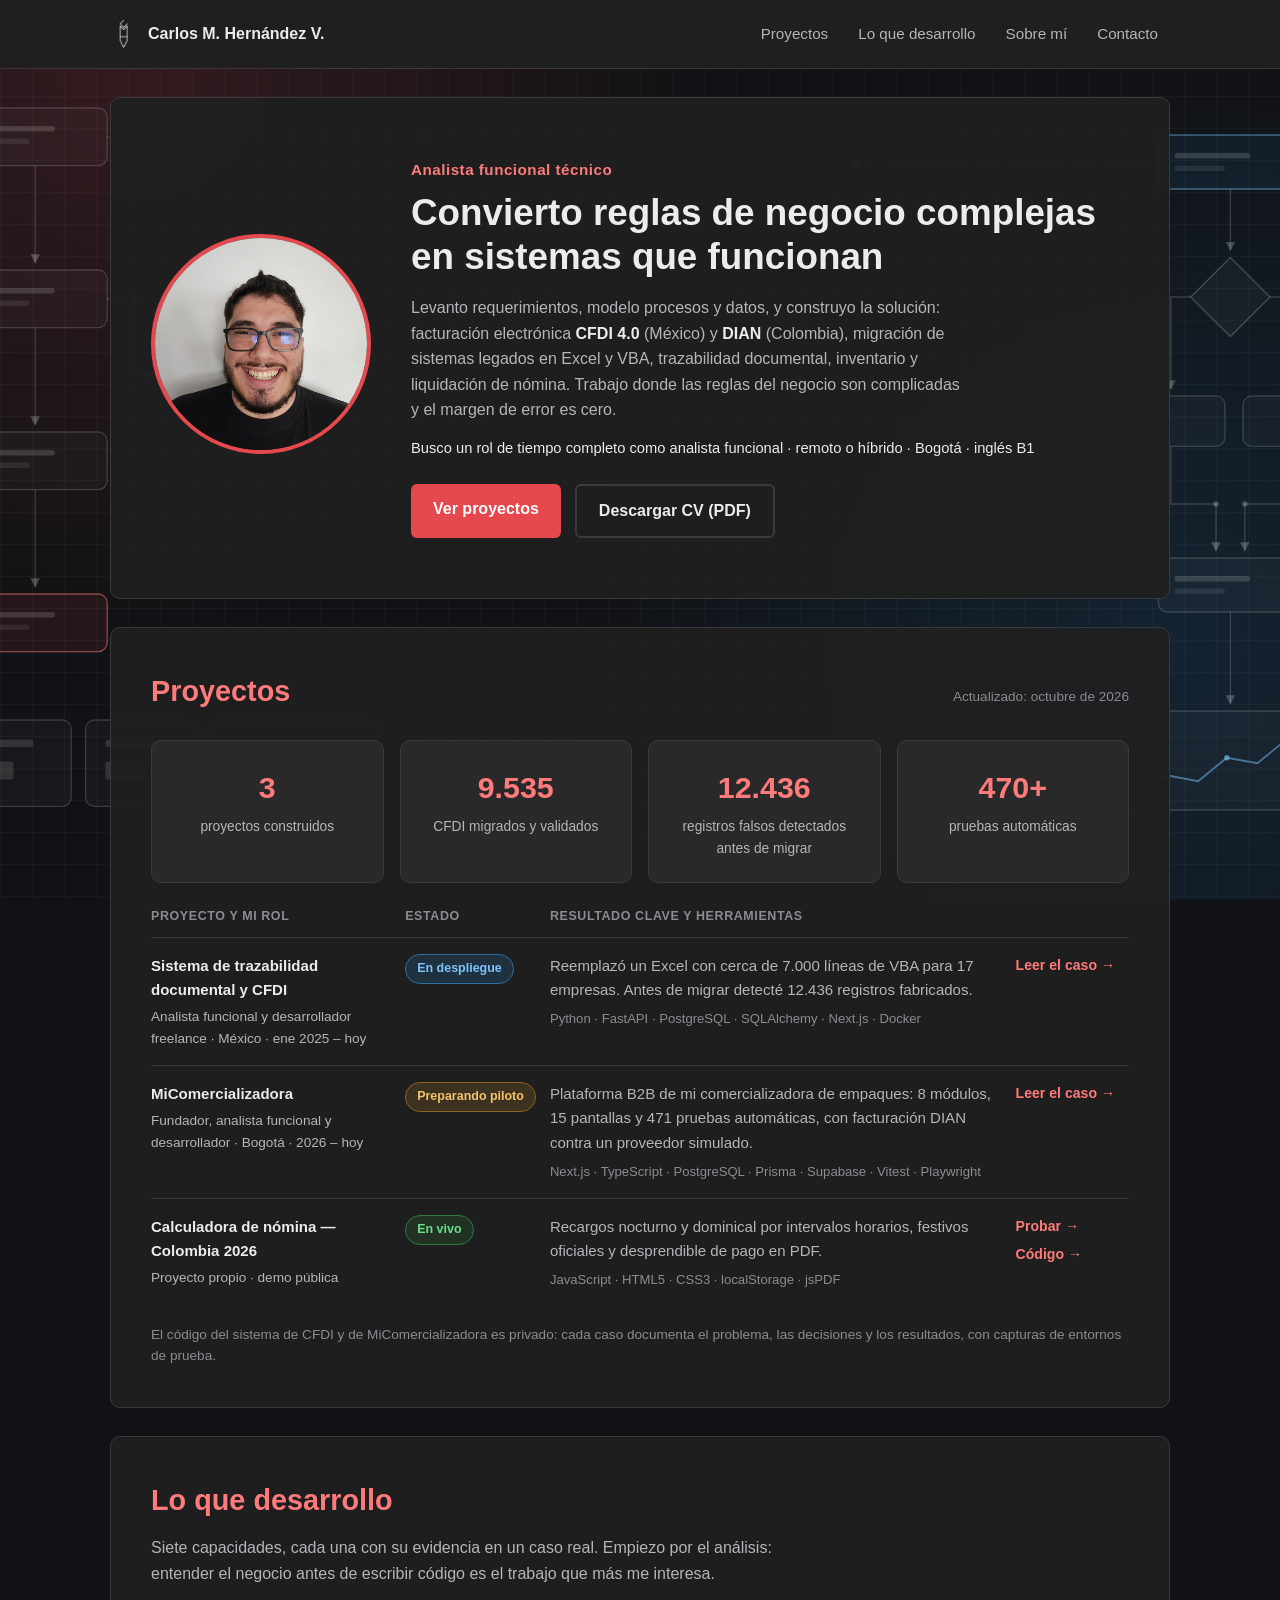
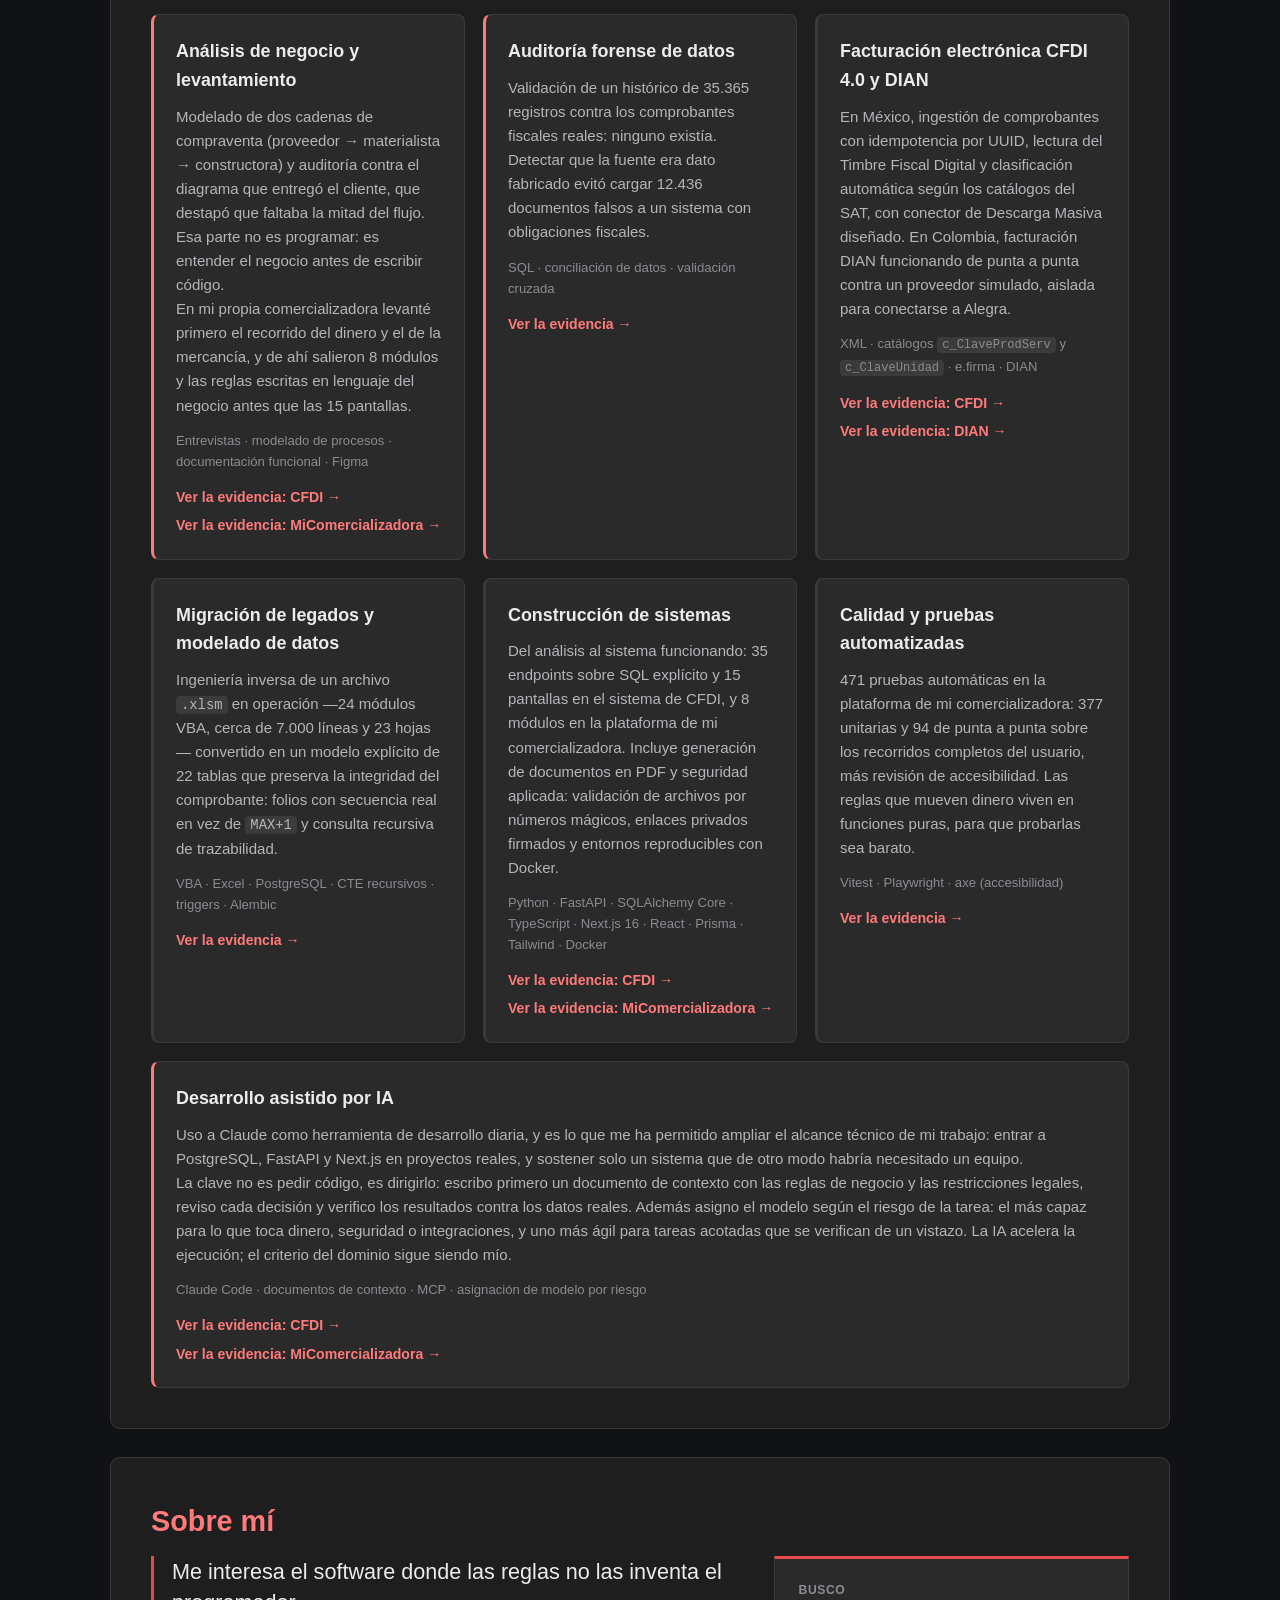
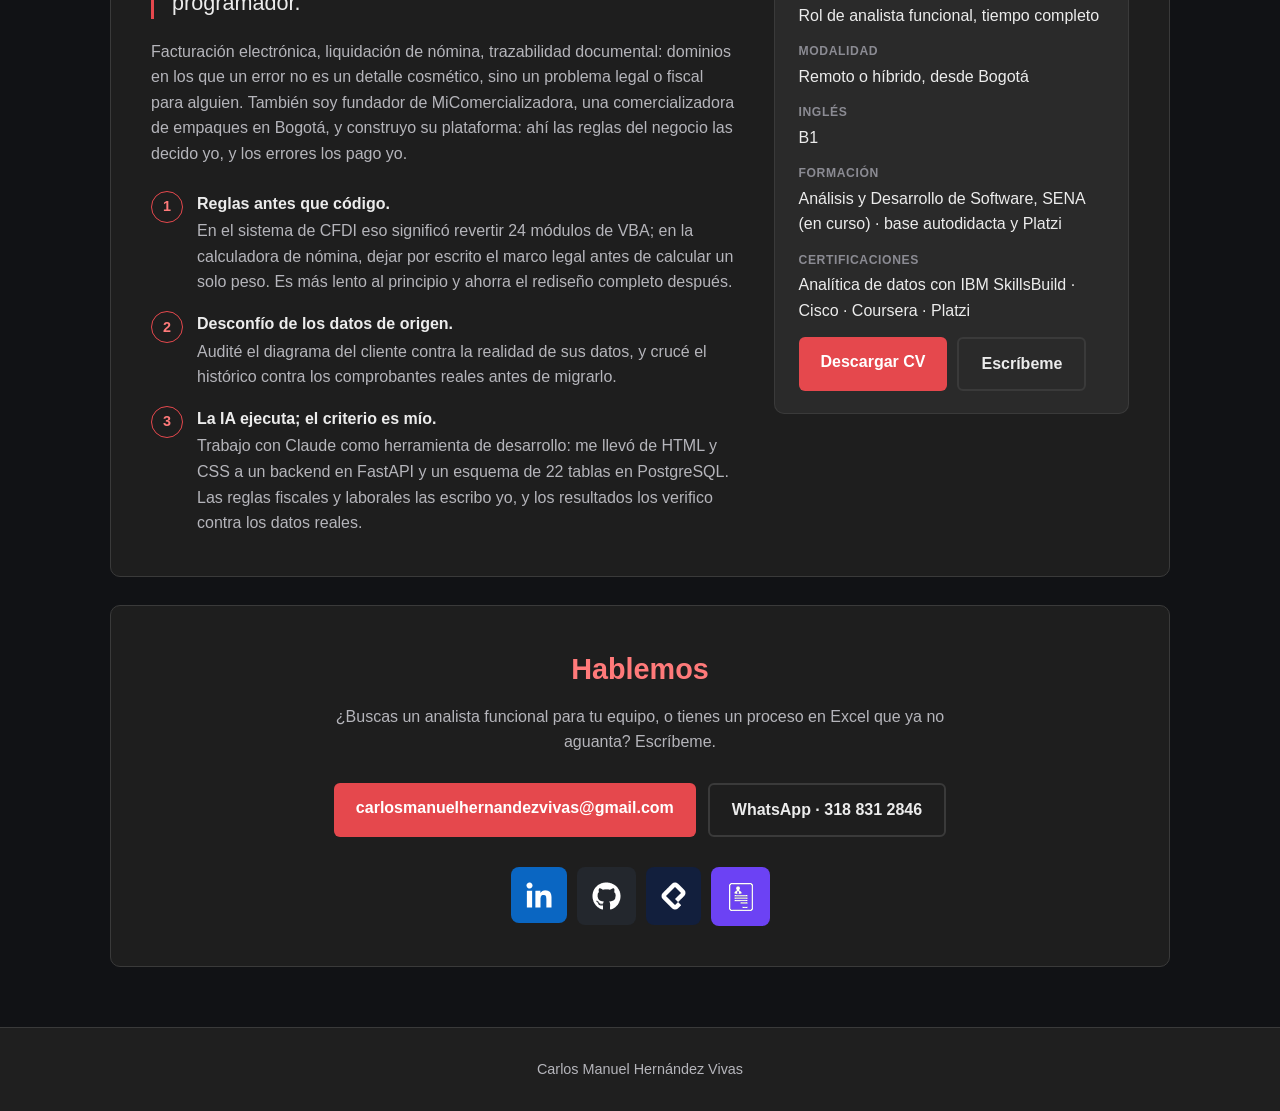
==== commit 3cf69498: "Fondo propio, Sobre mi en dos columnas y menu igual en todas las paginas Fondo: la foto de escritori" ====
--- a/index.html
+++ b/index.html
@@ -285,34 +285,56 @@
         <!-- ============ SOBRE MÍ ============ -->
         <section id="sobre-mi" class="seccion" aria-labelledby="sobre-titulo">
             <h2 id="sobre-titulo">Sobre mí</h2>
-            <div class="sobre-texto">
-                <p>
-                    Me interesa el software donde las reglas no las inventa el programador: facturación electrónica,
-                    liquidación de nómina, trazabilidad documental. Son dominios en los que un error no es un detalle
-                    cosmético, sino un problema legal o fiscal para alguien.
-                </p>
-                <p>
-                    También soy fundador de MiComercializadora, una comercializadora de empaques en Bogotá, y construyo
-                    su plataforma: ahí las reglas del negocio las decido yo, y los errores los pago yo.
-                </p>
-                <p>
-                    Mi forma de trabajar empieza por escribir las reglas del negocio antes que el código. En el
-                    sistema de CFDI eso significó revertir 24 módulos de VBA y auditar el diagrama del cliente contra
-                    la realidad de sus datos; en la calculadora de nómina, dejar por escrito el marco legal antes de
-                    calcular un solo peso. Es más lento al principio y ahorra el rediseño completo después.
-                </p>
-                <p>
-                    Trabajo con Claude como herramienta de desarrollo, y lo digo abiertamente porque ha sido parte de
-                    cómo llegué hasta aquí: me permitió pasar de HTML y CSS a levantar un backend en FastAPI, diseñar
-                    un esquema de 22 tablas en PostgreSQL y montar un frontend en Next.js dentro de un proyecto real.
-                    Lo que no delego es el criterio: las reglas fiscales y laborales las escribo yo antes de que se
-                    genere una línea de código, y los resultados los verifico contra los datos del cliente.
-                </p>
-                <p>
-                    Vengo de formación autodidacta y de Platzi. Hoy curso Análisis y Desarrollo de Software en el SENA
-                    y me estoy especializando en analítica de datos con certificaciones de IBM SkillsBuild, sin dejar
-                    de aprender en proyectos reales con usuarios reales.
-                </p>
+            <div class="sobre-grid">
+                <div class="sobre-relato">
+                    <p class="sobre-cita">Me interesa el software donde las reglas no las inventa el programador.</p>
+                    <p>
+                        Facturación electrónica, liquidación de nómina, trazabilidad documental: dominios en los que un
+                        error no es un detalle cosmético, sino un problema legal o fiscal para alguien. También soy
+                        fundador de MiComercializadora, una comercializadora de empaques en Bogotá, y construyo su
+                        plataforma: ahí las reglas del negocio las decido yo, y los errores los pago yo.
+                    </p>
+
+                    <ol class="sobre-principios">
+                        <li>
+                            <strong>Reglas antes que código.</strong>
+                            En el sistema de CFDI eso significó revertir 24 módulos de VBA; en la calculadora de
+                            nómina, dejar por escrito el marco legal antes de calcular un solo peso. Es más lento al
+                            principio y ahorra el rediseño completo después.
+                        </li>
+                        <li>
+                            <strong>Desconfío de los datos de origen.</strong>
+                            Audité el diagrama del cliente contra la realidad de sus datos, y crucé el histórico contra
+                            los comprobantes reales antes de migrarlo.
+                        </li>
+                        <li>
+                            <strong>La IA ejecuta; el criterio es mío.</strong>
+                            Trabajo con Claude como herramienta de desarrollo: me llevó de HTML y CSS a un backend en
+                            FastAPI y un esquema de 22 tablas en PostgreSQL. Las reglas fiscales y laborales las escribo
+                            yo, y los resultados los verifico contra los datos reales.
+                        </li>
+                    </ol>
+                </div>
+
+                <aside class="sobre-ficha" aria-label="Datos para reclutadores">
+                    <dl>
+                        <dt>Busco</dt>
+                        <dd>Rol de analista funcional, tiempo completo</dd>
+                        <dt>Modalidad</dt>
+                        <dd>Remoto o híbrido, desde Bogotá</dd>
+                        <dt>Inglés</dt>
+                        <dd>B1</dd>
+                        <dt>Formación</dt>
+                        <dd>Análisis y Desarrollo de Software, SENA (en curso) · base autodidacta y Platzi</dd>
+                        <dt>Certificaciones</dt>
+                        <dd>Analítica de datos con IBM SkillsBuild · Cisco · Coursera · Platzi</dd>
+                    </dl>
+                    <div class="sobre-acciones">
+                        <a class="btn btn-primario" href="docs/CVCarlosMHernandezV.pdf" target="_blank"
+                            rel="noopener">Descargar CV</a>
+                        <a class="btn btn-secundario" href="#contacto">Escríbeme</a>
+                    </div>
+                </aside>
             </div>
         </section>
 
--- a/css/styles.css
+++ b/css/styles.css
@@ -25,13 +25,22 @@
     scroll-behavior: smooth;
 }
 
+/* Fondo propio, sin fotos de stock: un mapa de procesos abstracto (img/fondo-flujos.svg)
+   sobre una rejilla tenue tipo plano y dos halos con los colores del sitio. El SVG va
+   en «cover» para que se lea como una composición y no como un mosaico repetido. */
 body {
     font-family: Arial, Helvetica, sans-serif;
-    background-color: #14161a;
-    background-image: url('../img/programmer_theme_bg.jpg');
-    background-size: cover;
+    background-color: #111215;
+    background-image:
+        url('../img/fondo-flujos.svg'),
+        radial-gradient(circle at 10% 6%, rgba(229, 72, 77, 0.16), transparent 40%),
+        radial-gradient(circle at 92% 72%, rgba(33, 150, 243, 0.13), transparent 45%),
+        linear-gradient(rgba(255, 255, 255, 0.028) 1px, transparent 1px),
+        linear-gradient(90deg, rgba(255, 255, 255, 0.028) 1px, transparent 1px);
+    background-size: cover, auto, auto, 32px 32px, 32px 32px;
+    background-repeat: no-repeat, no-repeat, no-repeat, repeat, repeat;
+    background-position: center, 0 0, 0 0, 0 0, 0 0;
     background-attachment: fixed;
-    background-position: center;
     color: var(--texto);
     line-height: 1.6;
 }
@@ -497,10 +506,101 @@
 /* =========================================================
    SOBRE MÍ
    ========================================================= */
-.sobre-texto p {
-    color: var(--tenue);
-    max-width: 75ch;
+/* Sobre mí en dos columnas: el relato a la izquierda y, a la derecha, una ficha
+   con lo que un reclutador busca primero. En pantallas angostas se apilan. */
+.sobre-grid {
+    display: grid;
+    grid-template-columns: minmax(0, 1.65fr) minmax(0, 1fr);
+    gap: 36px;
+    align-items: start;
+    margin-top: 8px;
+}
+
+.sobre-relato p {
+    color: var(--tenue);
     margin-bottom: 16px;
+}
+
+.sobre-relato .sobre-cita {
+    font-size: 1.35rem;
+    line-height: 1.45;
+    color: var(--texto);
+    border-left: 3px solid var(--acento);
+    padding-left: 18px;
+    margin-bottom: 20px;
+}
+
+.sobre-principios {
+    list-style: none;
+    counter-reset: principio;
+    display: grid;
+    gap: 16px;
+    margin-top: 24px;
+}
+
+.sobre-principios li {
+    counter-increment: principio;
+    position: relative;
+    padding-left: 46px;
+    color: var(--tenue);
+}
+
+.sobre-principios li::before {
+    content: counter(principio);
+    position: absolute;
+    left: 0;
+    top: 0;
+    width: 30px;
+    height: 30px;
+    border-radius: 50%;
+    border: 1px solid var(--acento);
+    color: var(--acento-texto);
+    font-weight: bold;
+    font-size: 0.9rem;
+    display: flex;
+    align-items: center;
+    justify-content: center;
+}
+
+.sobre-principios strong {
+    display: block;
+    color: var(--texto);
+    margin-bottom: 2px;
+}
+
+.sobre-ficha {
+    background: var(--panel-2);
+    border: 1px solid var(--borde);
+    border-top: 3px solid var(--acento);
+    border-radius: 0 0 var(--radio) var(--radio);
+    padding: 22px 24px;
+}
+
+.sobre-ficha dt {
+    color: #8b8b93;
+    font-size: 0.76rem;
+    font-weight: bold;
+    letter-spacing: 0.6px;
+    text-transform: uppercase;
+}
+
+.sobre-ficha dd {
+    color: var(--texto);
+    margin: 2px 0 14px;
+}
+
+.sobre-acciones {
+    display: flex;
+    flex-wrap: wrap;
+    gap: 10px;
+    margin-top: 6px;
+}
+
+@media (max-width: 860px) {
+    .sobre-grid {
+        grid-template-columns: 1fr;
+        gap: 26px;
+    }
 }
 
 /* =========================================================
@@ -1037,8 +1137,13 @@
    RESPONSIVE
    ========================================================= */
 @media (max-width: 768px) {
+    /* iOS ignora «fixed». Con «scroll», «cover» estiraría el SVG a la altura de toda
+       la página, así que en móvil se repite hacia abajo con un ancho fijo. */
     body {
         background-attachment: scroll;
+        background-size: 900px auto, auto, auto, 32px 32px, 32px 32px;
+        background-repeat: repeat-y, no-repeat, no-repeat, repeat, repeat;
+        background-position: center top, 0 0, 0 0, 0 0, 0 0;
     }
 
     .site-header {
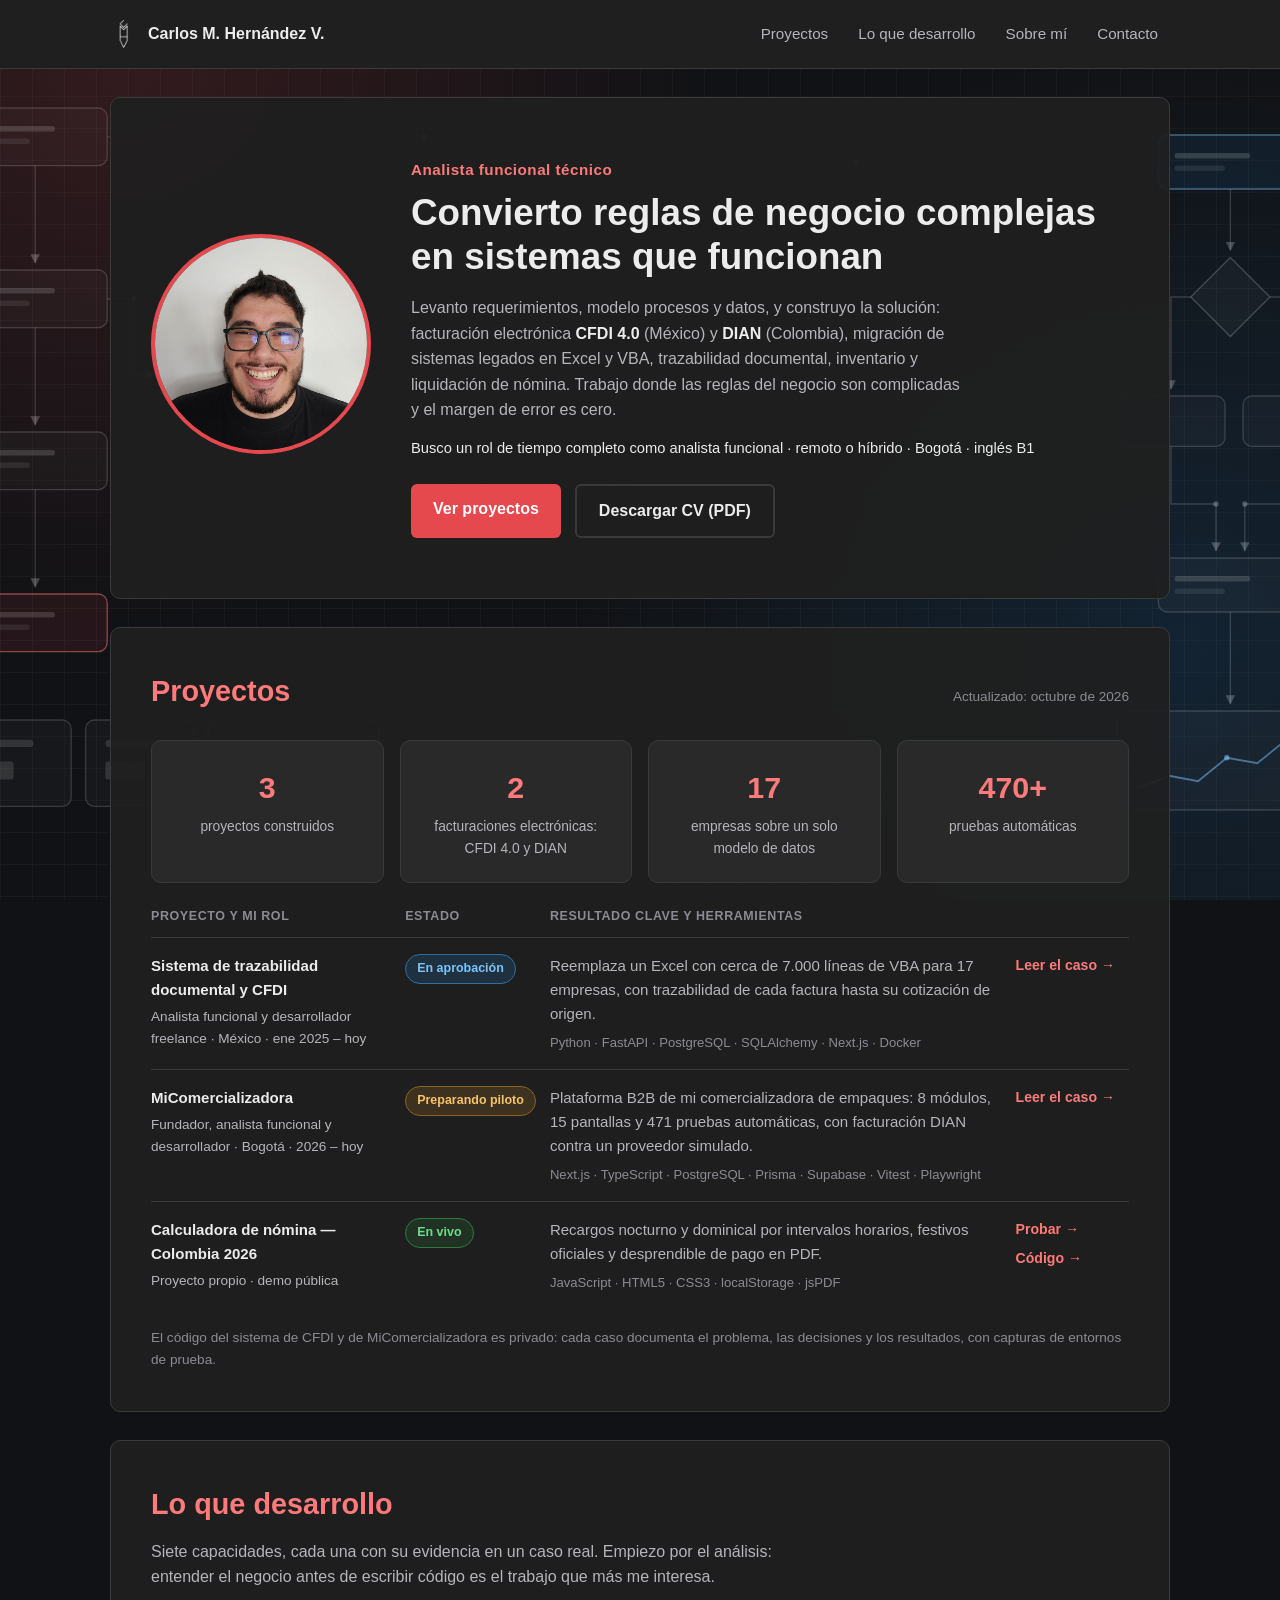
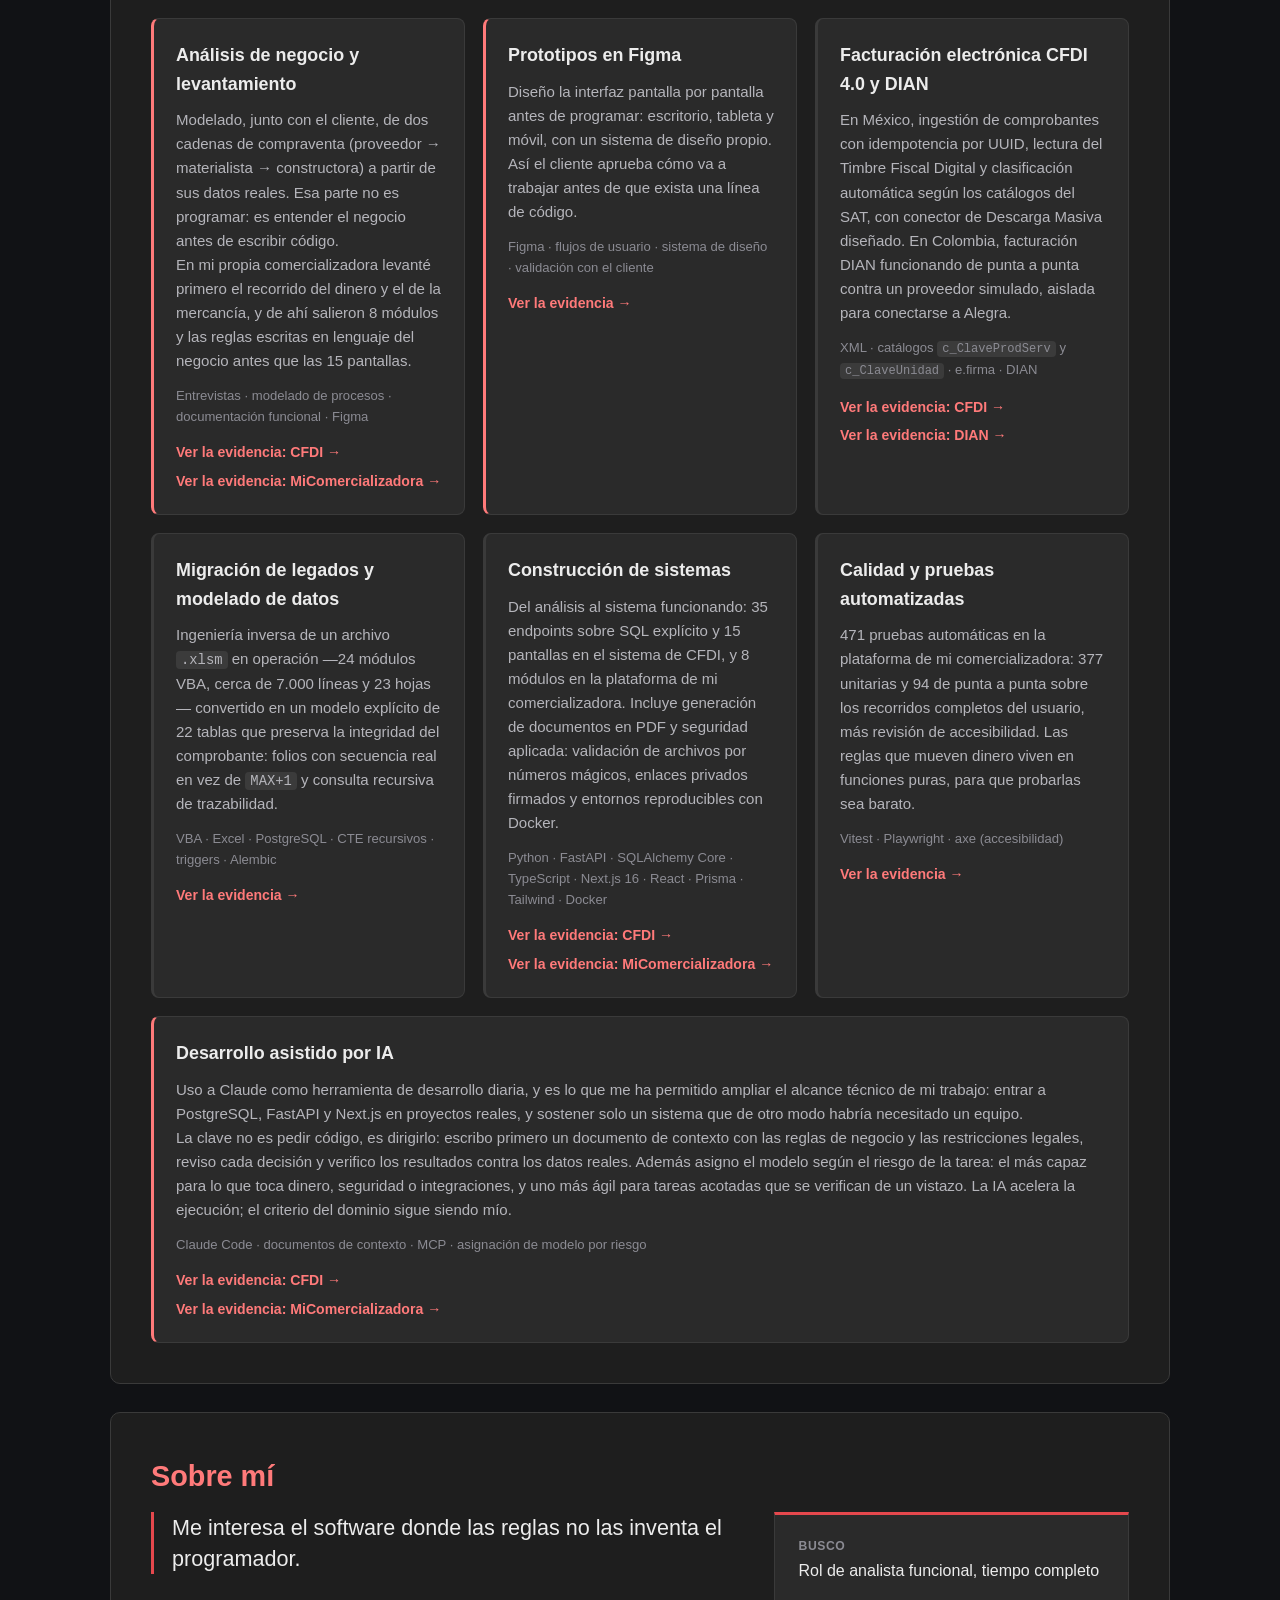
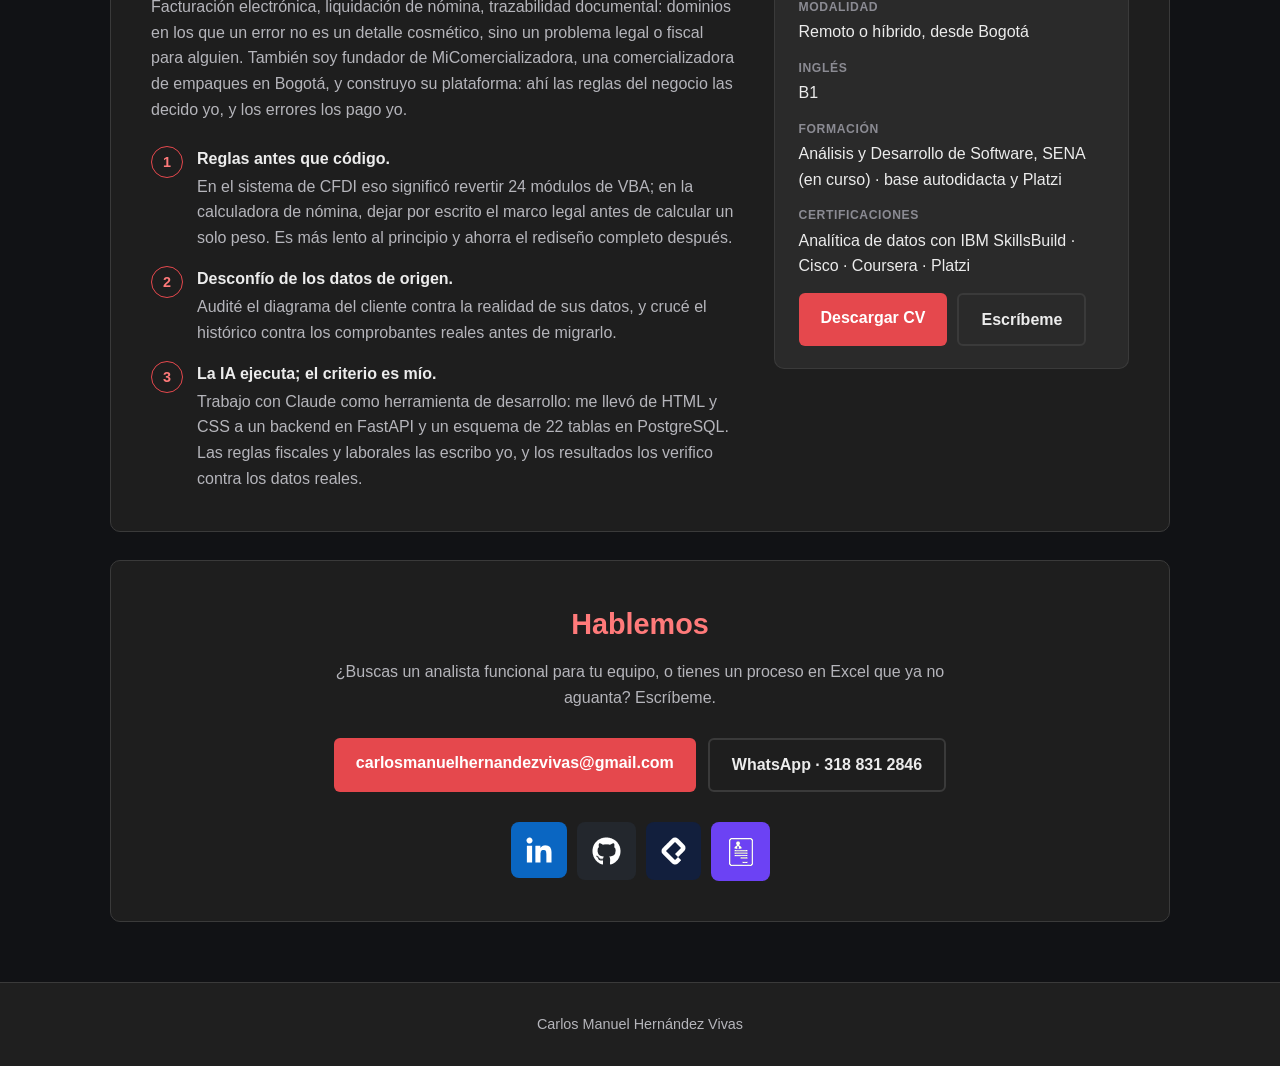
==== commit dddd2afd: "Agrega capturas del prototipo en Figma al caso CFDI y ajusta su estado Capturas con nombres, folios " ====
--- a/index.html
+++ b/index.html
@@ -88,12 +88,12 @@
                     <span class="cifra-lbl">proyectos construidos</span>
                 </div>
                 <div class="cifra">
-                    <span class="cifra-num">9.535</span>
-                    <span class="cifra-lbl">CFDI migrados y validados</span>
+                    <span class="cifra-num">2</span>
+                    <span class="cifra-lbl">facturaciones electrónicas: CFDI 4.0 y DIAN</span>
                 </div>
                 <div class="cifra">
-                    <span class="cifra-num">12.436</span>
-                    <span class="cifra-lbl">registros falsos detectados antes de migrar</span>
+                    <span class="cifra-num">17</span>
+                    <span class="cifra-lbl">empresas sobre un solo modelo de datos</span>
                 </div>
                 <div class="cifra">
                     <span class="cifra-num">470+</span>
@@ -119,10 +119,10 @@
                             <span class="tablero-rol">Analista funcional y desarrollador freelance · México · ene 2025
                                 – hoy</span>
                         </th>
-                        <td data-etiqueta="Estado"><span class="estado estado-despliegue">En despliegue</span></td>
+                        <td data-etiqueta="Estado"><span class="estado estado-despliegue">En aprobación</span></td>
                         <td data-etiqueta="Resultado">
-                            Reemplazó un Excel con cerca de 7.000 líneas de VBA para 17 empresas. Antes de migrar
-                            detecté 12.436 registros fabricados.
+                            Reemplaza un Excel con cerca de 7.000 líneas de VBA para 17 empresas, con trazabilidad
+                            de cada factura hasta su cotización de origen.
                             <span class="tablero-stack">Python · FastAPI · PostgreSQL · SQLAlchemy · Next.js ·
                                 Docker</span>
                         </td>
@@ -180,9 +180,9 @@
                 <article class="cap-card cap-destacada">
                     <h3>Análisis de negocio y levantamiento</h3>
                     <p>
-                        Modelado de dos cadenas de compraventa (proveedor → materialista → constructora) y auditoría
-                        contra el diagrama que entregó el cliente, que destapó que faltaba la mitad del flujo. Esa
-                        parte no es programar: es entender el negocio antes de escribir código.
+                        Modelado, junto con el cliente, de dos cadenas de compraventa (proveedor → materialista →
+                        constructora) a partir de sus datos reales. Esa parte no es programar: es entender el negocio
+                        antes de escribir código.
                     </p>
                     <p>
                         En mi propia comercializadora levanté primero el recorrido del dinero y el de la mercancía, y
@@ -196,14 +196,14 @@
                 </article>
 
                 <article class="cap-card cap-destacada">
-                    <h3>Auditoría forense de datos</h3>
-                    <p>
-                        Validación de un histórico de 35.365 registros contra los comprobantes fiscales reales:
-                        ninguno existía. Detectar que la fuente era dato fabricado evitó cargar 12.436 documentos
-                        falsos a un sistema con obligaciones fiscales.
-                    </p>
-                    <p class="cap-stack">SQL · conciliación de datos · validación cruzada</p>
-                    <a class="cap-link" href="caso-cfdi.html#la-decision">Ver la evidencia</a>
+                    <h3>Prototipos en Figma</h3>
+                    <p>
+                        Diseño la interfaz pantalla por pantalla antes de programar: escritorio, tableta y móvil, con
+                        un sistema de diseño propio. Así el cliente aprueba cómo va a trabajar antes de que exista una
+                        línea de código.
+                    </p>
+                    <p class="cap-stack">Figma · flujos de usuario · sistema de diseño · validación con el cliente</p>
+                    <a class="cap-link" href="caso-cfdi.html#interfaz">Ver la evidencia</a>
                 </article>
 
                 <article class="cap-card">
--- a/css/styles.css
+++ b/css/styles.css
@@ -952,6 +952,268 @@
     stroke-width: 1;
 }
 
+/* Lo diseñado pero aún no en uso se dibuja punteado. */
+.svg-caja-diseno {
+    stroke-dasharray: 5 4;
+}
+
+.svg-linea-diseno {
+    stroke-dasharray: 4 4;
+}
+
+/* =========================================================
+   CASOS: PIEZAS GRÁFICAS
+   Antes y después, tarjetas cortas, embudo de cifras y pasos numerados:
+   reemplazan párrafos largos por algo que se lee de un vistazo.
+   ========================================================= */
+.caso-seccion .caso-entrada {
+    color: var(--texto);
+    font-size: 1.05rem;
+}
+
+.caso-seccion .caso-nota {
+    font-size: 0.9rem;
+    margin-top: 12px;
+}
+
+/* Antes y después */
+.comparativa {
+    display: grid;
+    grid-template-columns: repeat(auto-fit, minmax(min(280px, 100%), 1fr));
+    gap: 16px;
+    margin-top: 20px;
+}
+
+.comp-col {
+    border-radius: 8px;
+    padding: 20px 22px;
+    border: 1px solid var(--borde);
+}
+
+.comp-antes {
+    background: rgba(229, 72, 77, 0.07);
+    border-top: 3px solid var(--acento);
+}
+
+.comp-despues {
+    background: rgba(46, 160, 67, 0.07);
+    border-top: 3px solid #2c7a3f;
+}
+
+.caso-seccion .comp-titulo {
+    color: var(--texto);
+    font-weight: bold;
+    margin-bottom: 12px;
+}
+
+.comp-col ul {
+    list-style: none;
+}
+
+.comp-col li {
+    position: relative;
+    padding-left: 26px;
+    color: var(--tenue);
+    margin-bottom: 10px;
+    font-size: 0.95rem;
+}
+
+.comp-col li strong {
+    color: var(--texto);
+}
+
+.comp-col li::before {
+    position: absolute;
+    left: 0;
+    top: 0;
+    font-weight: bold;
+}
+
+.comp-antes li::before {
+    content: "\2715";
+    color: var(--acento-texto);
+}
+
+.comp-despues li::before {
+    content: "\2713";
+    color: #6fdc8c;
+}
+
+/* Tarjetas cortas: título y una o dos líneas */
+.tarjetas-mini {
+    display: grid;
+    grid-template-columns: repeat(auto-fit, minmax(min(190px, 100%), 1fr));
+    gap: 14px;
+    margin-top: 18px;
+}
+
+.tarjeta-mini {
+    background: var(--panel-2);
+    border: 1px solid var(--borde);
+    border-left: 3px solid var(--borde);
+    border-radius: 0 8px 8px 0;
+    padding: 16px 18px;
+}
+
+.caso-seccion .tarjeta-mini p {
+    margin-bottom: 0;
+    font-size: 0.92rem;
+}
+
+.caso-seccion .tarjeta-mini .tarjeta-mini-titulo {
+    color: var(--texto);
+    font-weight: bold;
+    font-size: 0.98rem;
+    margin-bottom: 6px;
+}
+
+.tarjetas-errores .tarjeta-mini {
+    border-left-color: var(--acento);
+}
+
+/* Seis tarjetas: columnas más anchas para que queden 3 + 3 (o 2 + 2 + 2) y
+   no 4 + 2 con huecos. */
+.tarjetas-mini.tarjetas-tres {
+    grid-template-columns: repeat(auto-fit, minmax(min(260px, 100%), 1fr));
+}
+
+/* Cuatro y cinco tarjetas: columnas más angostas para que quepan en una fila
+   en escritorio en lugar de dejar una sola en la última. */
+.tarjetas-mini.tarjetas-cuatro,
+.pasos.pasos-cuatro {
+    grid-template-columns: repeat(auto-fit, minmax(min(220px, 100%), 1fr));
+}
+
+.tarjetas-mini.tarjetas-cinco,
+.pasos.pasos-cinco {
+    grid-template-columns: repeat(auto-fit, minmax(min(170px, 100%), 1fr));
+}
+
+/* Galería de capturas: dos por fila en escritorio, una en móvil. */
+.galeria {
+    display: grid;
+    grid-template-columns: repeat(auto-fit, minmax(min(320px, 100%), 1fr));
+    gap: 4px 18px;
+    margin-top: 10px;
+}
+
+/* Embudo de cifras: cada paso reduce al anterior hasta el resultado. */
+.embudo {
+    list-style: none;
+    display: grid;
+    grid-template-columns: repeat(3, minmax(0, 1fr));
+    gap: 34px;
+    margin: 22px 0;
+}
+
+.embudo li {
+    position: relative;
+    background: var(--panel-2);
+    border: 1px solid var(--borde);
+    border-radius: 8px;
+    padding: 20px 18px;
+    text-align: center;
+}
+
+.embudo li+li::before {
+    content: "\2192";
+    position: absolute;
+    left: -27px;
+    top: 50%;
+    transform: translateY(-50%);
+    color: #9aa3ad;
+    font-size: 1.7rem;
+    line-height: 1;
+}
+
+.embudo-num {
+    display: block;
+    font-size: 2rem;
+    font-weight: bold;
+    color: var(--texto);
+}
+
+.embudo-lbl {
+    display: block;
+    color: var(--tenue);
+    font-size: 0.88rem;
+    margin-top: 4px;
+}
+
+.embudo-final {
+    border-color: var(--acento) !important;
+    background: rgba(229, 72, 77, 0.1) !important;
+}
+
+.embudo-final .embudo-num {
+    color: var(--acento-texto);
+}
+
+/* Pasos numerados */
+.pasos {
+    list-style: none;
+    counter-reset: paso;
+    display: grid;
+    grid-template-columns: repeat(auto-fit, minmax(min(200px, 100%), 1fr));
+    gap: 14px;
+    margin: 18px 0;
+}
+
+.pasos li {
+    counter-increment: paso;
+    background: var(--panel-2);
+    border: 1px solid var(--borde);
+    border-radius: 8px;
+    padding: 18px;
+}
+
+.pasos li::before {
+    content: counter(paso);
+    display: inline-flex;
+    align-items: center;
+    justify-content: center;
+    width: 28px;
+    height: 28px;
+    border-radius: 50%;
+    border: 1px solid var(--acento);
+    color: var(--acento-texto);
+    font-weight: bold;
+    font-size: 0.85rem;
+    margin-bottom: 10px;
+}
+
+.paso-titulo {
+    display: block;
+    color: var(--texto);
+    font-weight: bold;
+    margin-bottom: 4px;
+}
+
+.paso-texto {
+    display: block;
+    color: var(--tenue);
+    font-size: 0.92rem;
+}
+
+.caso-seccion .cifras {
+    margin-top: 6px;
+}
+
+/* En una sola columna el embudo baja: la flecha apunta hacia abajo. */
+@media (max-width: 720px) {
+    .embudo {
+        grid-template-columns: 1fr;
+        gap: 30px;
+    }
+
+    .embudo li+li::before {
+        content: "\2193";
+        left: 50%;
+        top: -26px;
+        transform: translateX(-50%);
+    }
+}
+
 /* =========================================================
    TABLERO DE PROYECTOS
    Estado real de cada proyecto, con su rol, resultado y evidencia. En pantallas
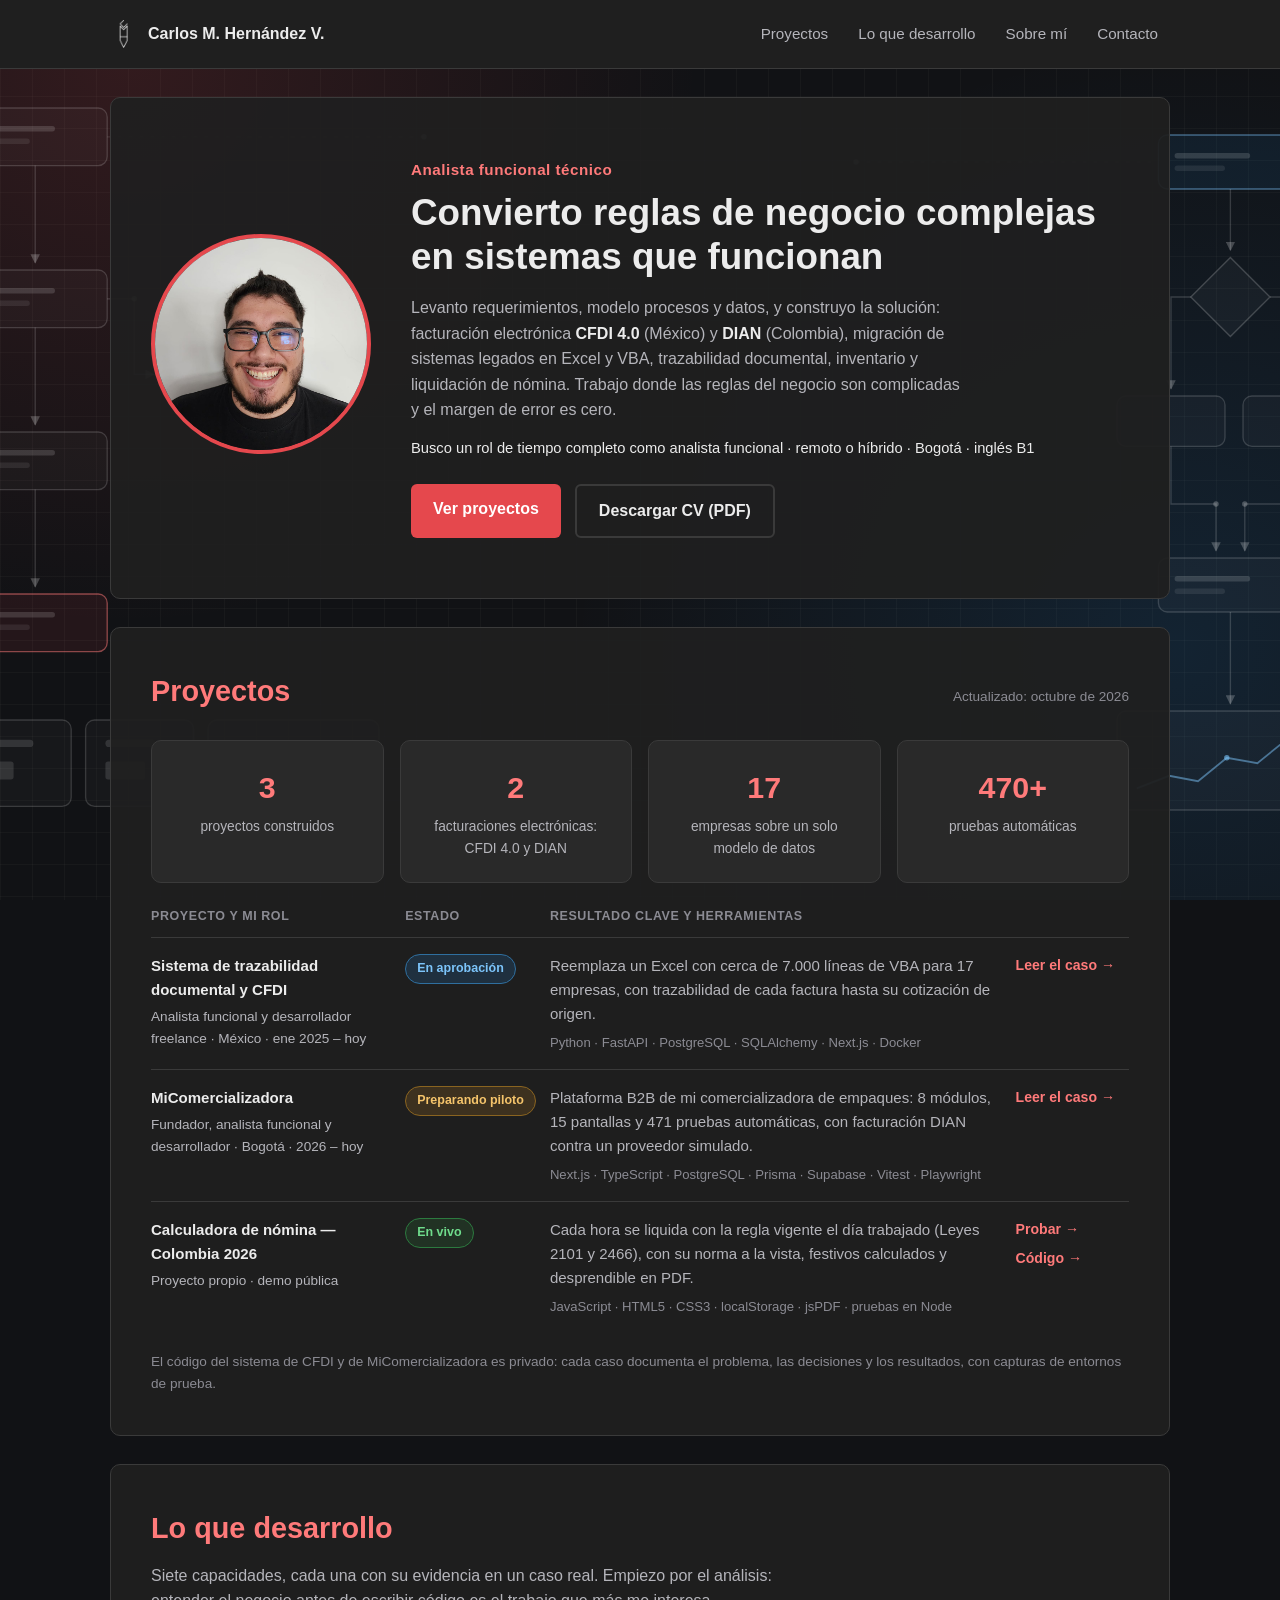
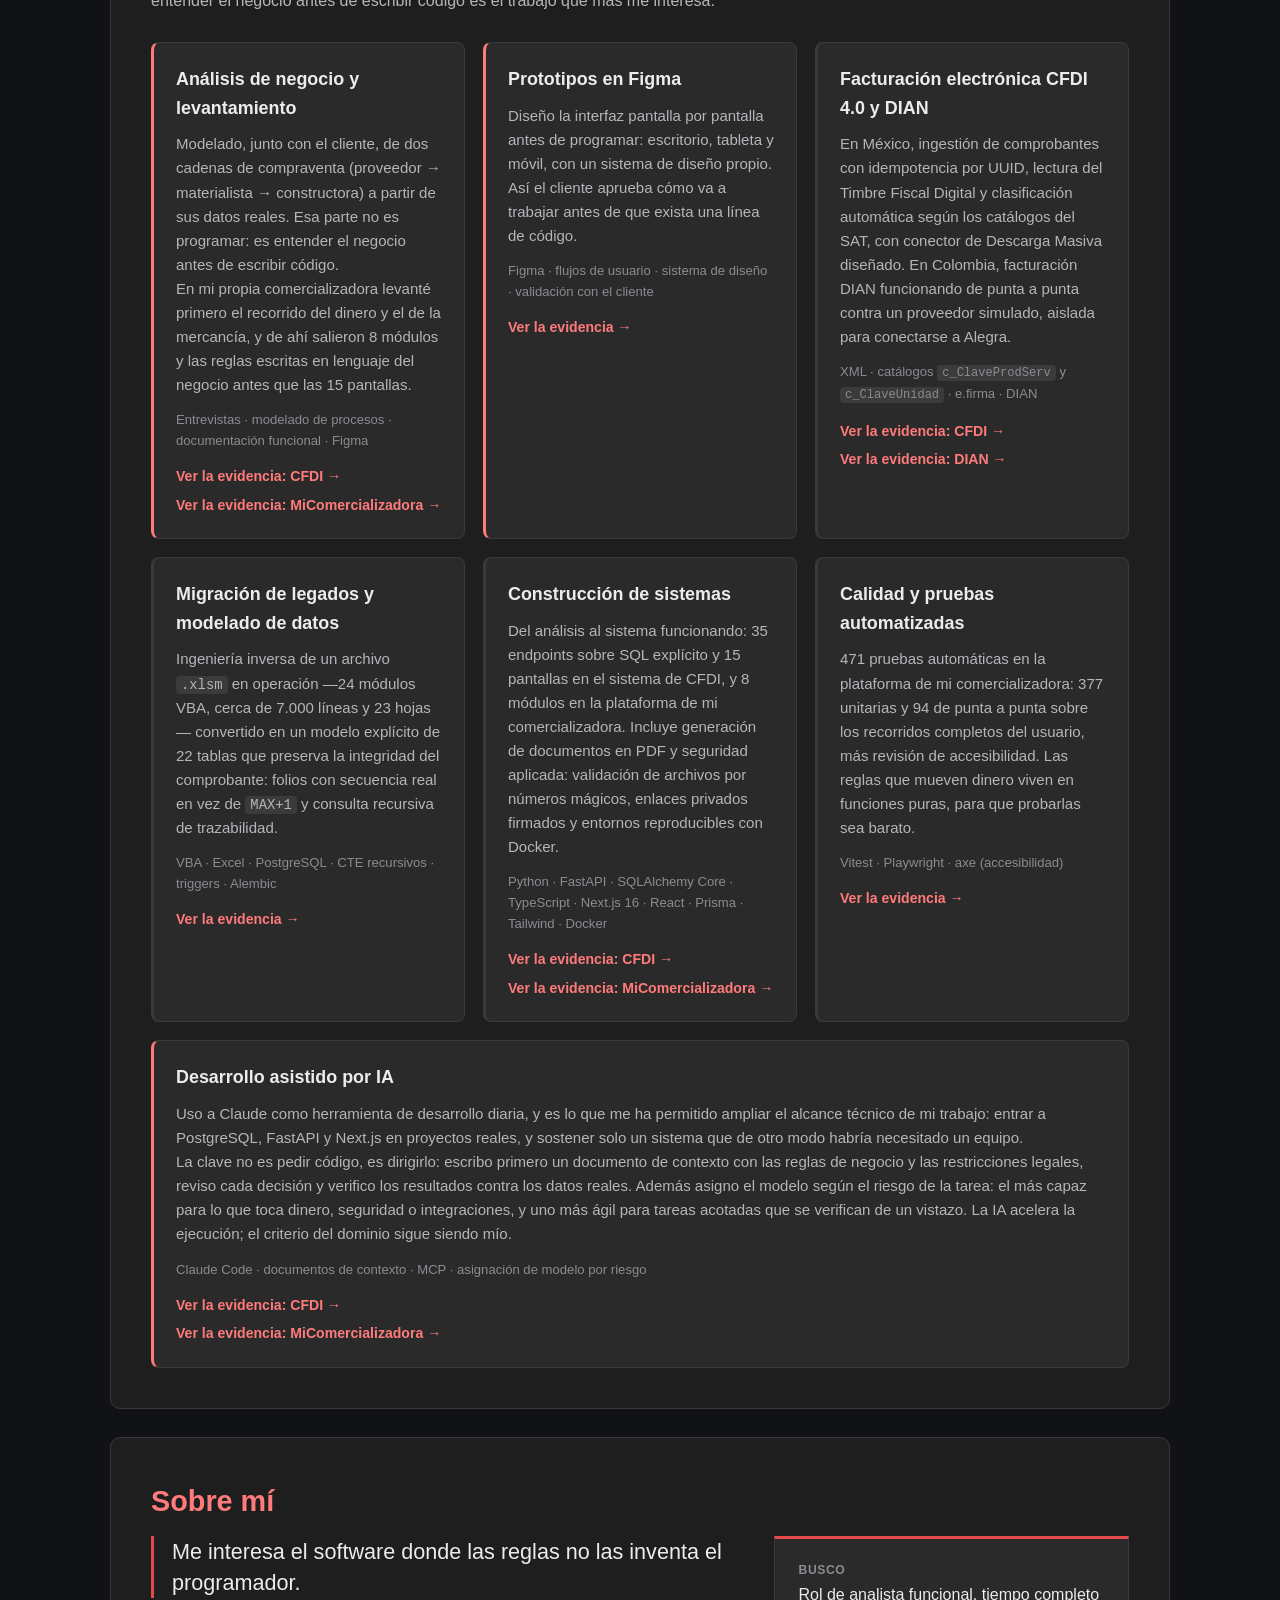
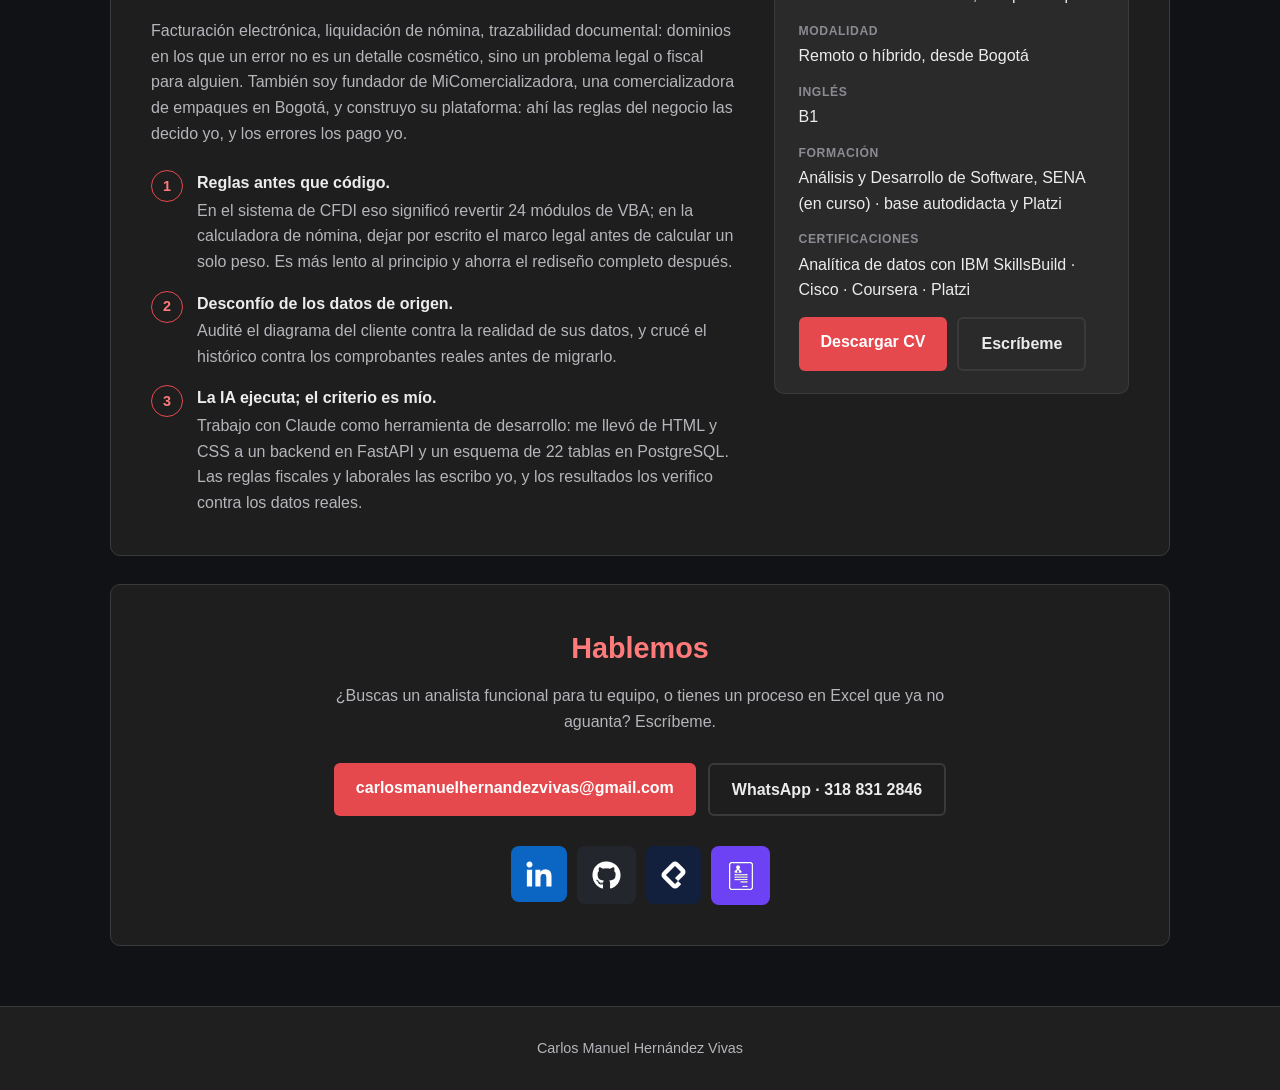
==== commit e7763af9: "Corrige la calculadora de nomina segun la Ley 2466 y la rediseña - Recargo dominical y festivo por t" ====
--- a/index.html
+++ b/index.html
@@ -17,8 +17,10 @@
     <meta property="og:description"
         content="Analista funcional técnico. Levanto requerimientos, modelo procesos y datos, y construyo la solución: facturación electrónica CFDI 4.0 y DIAN, migración de legados y trazabilidad documental.">
     <meta property="og:url" content="https://carlosmhernandezv.com/">
-    <meta property="og:image" content="https://carlosmhernandezv.com/img/Profile_Photo.jpg">
-    <meta name="twitter:card" content="summary">
+    <meta property="og:image" content="https://carlosmhernandezv.com/img/og/portafolio.png">
+    <meta property="og:image:width" content="1200">
+    <meta property="og:image:height" content="627">
+    <meta name="twitter:card" content="summary_large_image">
 
     <link rel="stylesheet" href="css/styles.css">
     <link rel="icon" sizes="16x16 24x24 32x32 48x48 64x64" href="img/favicon16x16.png">
@@ -151,9 +153,10 @@
                         </th>
                         <td data-etiqueta="Estado"><span class="estado estado-vivo">En vivo</span></td>
                         <td data-etiqueta="Resultado">
-                            Recargos nocturno y dominical por intervalos horarios, festivos oficiales y desprendible de
-                            pago en PDF.
-                            <span class="tablero-stack">JavaScript · HTML5 · CSS3 · localStorage · jsPDF</span>
+                            Cada hora se liquida con la regla vigente el día trabajado (Leyes 2101 y 2466), con su norma a la
+                            vista, festivos calculados y desprendible en PDF.
+                            <span class="tablero-stack">JavaScript · HTML5 · CSS3 · localStorage · jsPDF · pruebas en
+                                Node</span>
                         </td>
                         <td class="tablero-accion">
                             <a class="cap-link" href="nomina.html">Probar</a>
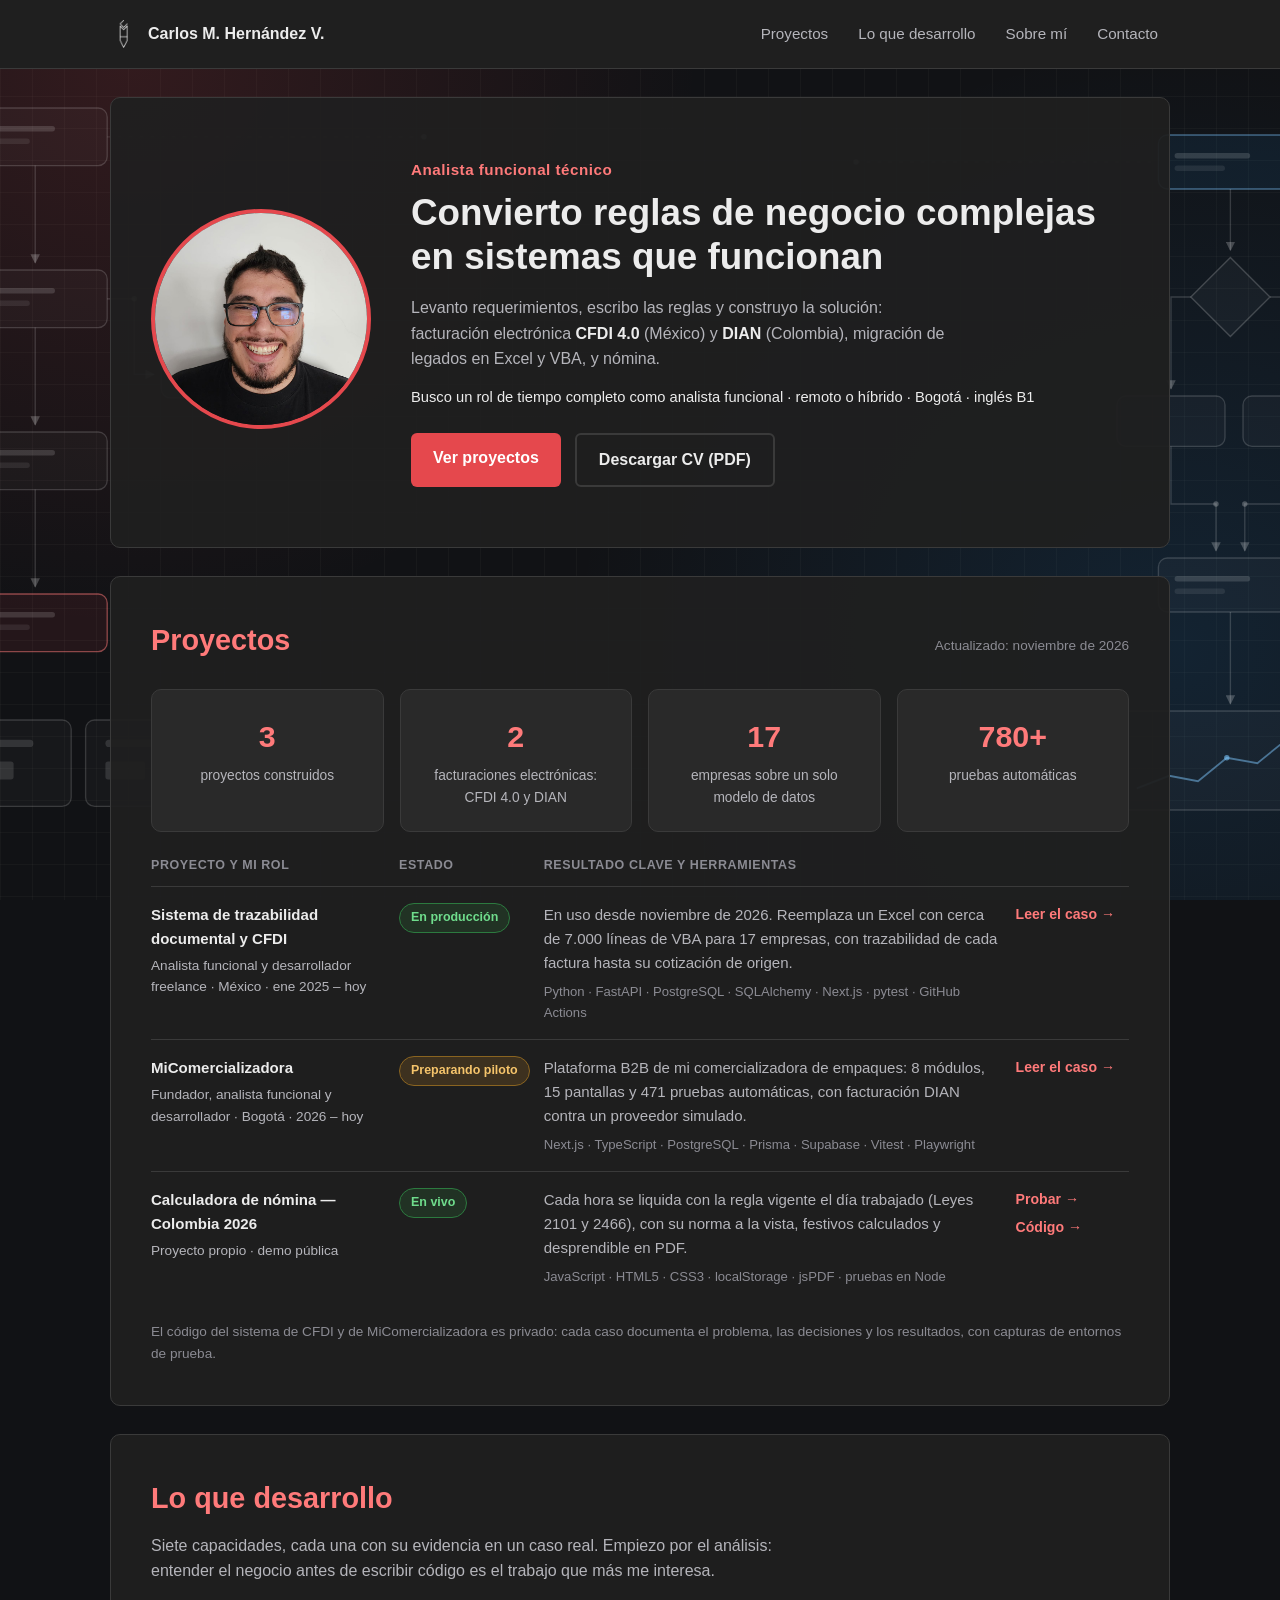
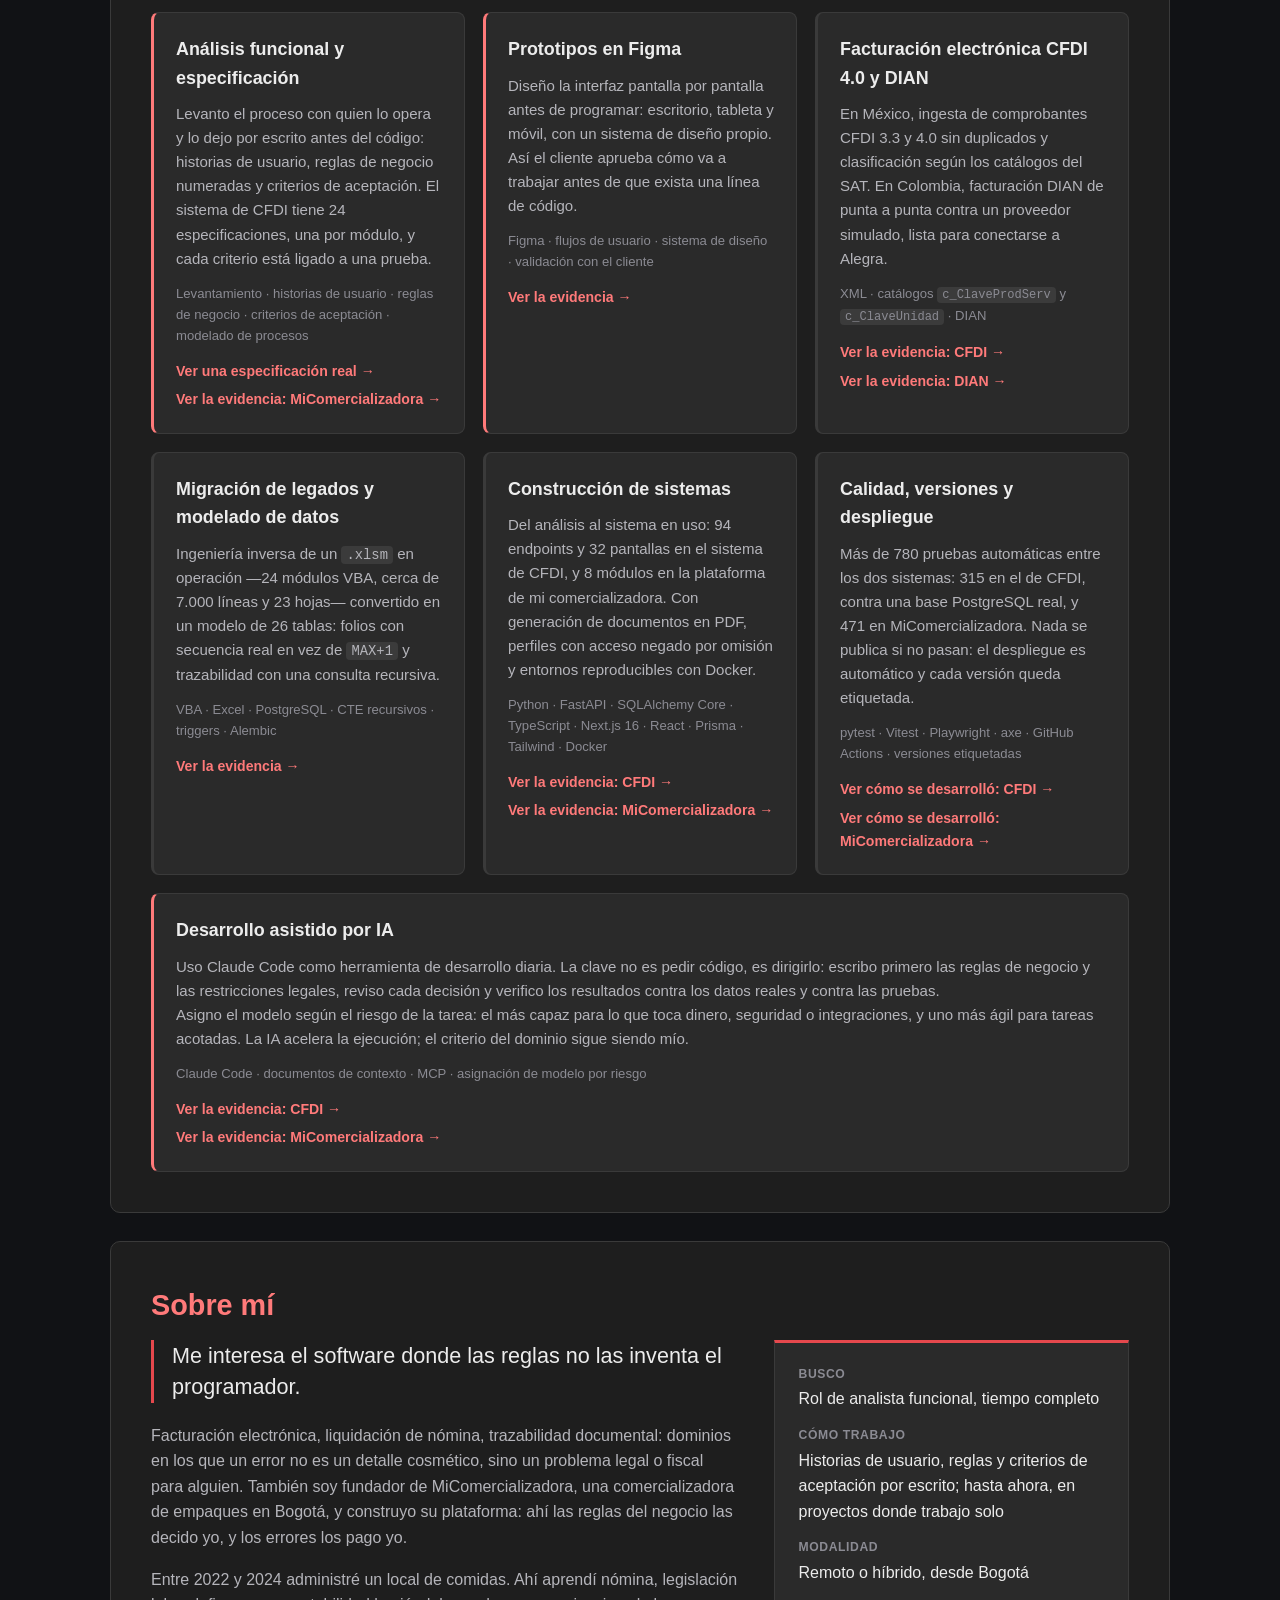
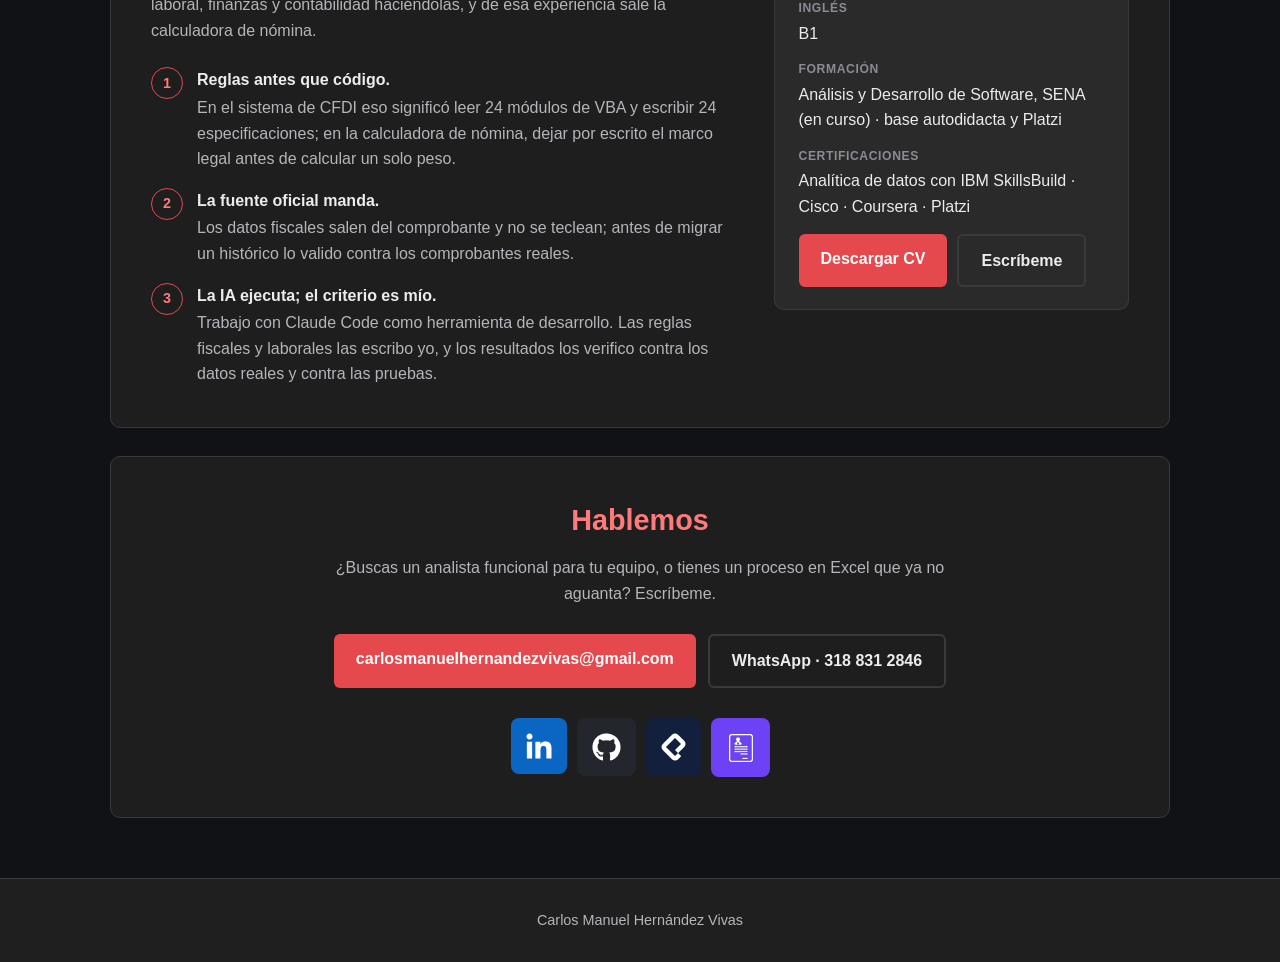
==== commit b3276956: "Pone el caso CFDI en produccion y muestra como se desarrollaron los proyectos - Caso CFDI: estado en" ====
--- a/index.html
+++ b/index.html
@@ -16,6 +16,7 @@
     <meta property="og:title" content="Carlos Manuel Hernández Vivas | Analista funcional técnico">
     <meta property="og:description"
         content="Analista funcional técnico. Levanto requerimientos, modelo procesos y datos, y construyo la solución: facturación electrónica CFDI 4.0 y DIAN, migración de legados y trazabilidad documental.">
+    <link rel="canonical" href="https://carlosmhernandezv.com/">
     <meta property="og:url" content="https://carlosmhernandezv.com/">
     <meta property="og:image" content="https://carlosmhernandezv.com/img/og/portafolio.png">
     <meta property="og:image:width" content="1200">
@@ -56,10 +57,9 @@
                 <p class="hero-kicker hero-rol">Analista funcional técnico</p>
                 <h1 id="hero-titulo">Convierto reglas de negocio complejas en sistemas que funcionan</h1>
                 <p class="hero-sub">
-                    Levanto requerimientos, modelo procesos y datos, y construyo la solución: facturación electrónica
-                    <strong>CFDI 4.0</strong> (México) y <strong>DIAN</strong> (Colombia), migración de sistemas
-                    legados en Excel y VBA, trazabilidad documental, inventario y liquidación de nómina. Trabajo donde
-                    las reglas del negocio son complicadas y el margen de error es cero.
+                    Levanto requerimientos, escribo las reglas y construyo la solución: facturación electrónica
+                    <strong>CFDI 4.0</strong> (México) y <strong>DIAN</strong> (Colombia), migración de legados en
+                    Excel y VBA, y nómina.
                 </p>
                 <p class="hero-disponible">
                     Busco un rol de tiempo completo como analista funcional · remoto o híbrido · Bogotá · inglés B1
@@ -76,12 +76,13 @@
           Resume el estado real de cada proyecto y enlaza a su caso. Mantener la fecha
           de «Actualizado» al día: un estado viejo resta más que no tener tablero.
           CONFIDENCIALIDAD: el cliente de CFDI va anonimizado; no nombrar al proveedor
-          principal de MiComercializadora. Ningún proyecto está «en producción».
+          principal de MiComercializadora. El sistema de CFDI está en producción desde
+          noviembre de 2026; MiComercializadora todavía no.
         -->
         <section id="proyectos" class="seccion tablero" aria-labelledby="proy-titulo">
             <div class="tablero-cabecera">
                 <h2 id="proy-titulo">Proyectos</h2>
-                <p class="tablero-fecha">Actualizado: octubre de 2026</p>
+                <p class="tablero-fecha">Actualizado: noviembre de 2026</p>
             </div>
 
             <div class="cifras" aria-label="Cifras de los proyectos">
@@ -98,7 +99,7 @@
                     <span class="cifra-lbl">empresas sobre un solo modelo de datos</span>
                 </div>
                 <div class="cifra">
-                    <span class="cifra-num">470+</span>
+                    <span class="cifra-num">780+</span>
                     <span class="cifra-lbl">pruebas automáticas</span>
                 </div>
             </div>
@@ -121,12 +122,12 @@
                             <span class="tablero-rol">Analista funcional y desarrollador freelance · México · ene 2025
                                 – hoy</span>
                         </th>
-                        <td data-etiqueta="Estado"><span class="estado estado-despliegue">En aprobación</span></td>
+                        <td data-etiqueta="Estado"><span class="estado estado-vivo">En producción</span></td>
                         <td data-etiqueta="Resultado">
-                            Reemplaza un Excel con cerca de 7.000 líneas de VBA para 17 empresas, con trazabilidad
-                            de cada factura hasta su cotización de origen.
+                            En uso desde noviembre de 2026. Reemplaza un Excel con cerca de 7.000 líneas de VBA para
+                            17 empresas, con trazabilidad de cada factura hasta su cotización de origen.
                             <span class="tablero-stack">Python · FastAPI · PostgreSQL · SQLAlchemy · Next.js ·
-                                Docker</span>
+                                pytest · GitHub Actions</span>
                         </td>
                         <td class="tablero-accion"><a class="cap-link" href="caso-cfdi.html">Leer el caso</a></td>
                     </tr>
@@ -181,19 +182,15 @@
             <div class="cap-grid">
 
                 <article class="cap-card cap-destacada">
-                    <h3>Análisis de negocio y levantamiento</h3>
-                    <p>
-                        Modelado, junto con el cliente, de dos cadenas de compraventa (proveedor → materialista →
-                        constructora) a partir de sus datos reales. Esa parte no es programar: es entender el negocio
-                        antes de escribir código.
-                    </p>
-                    <p>
-                        En mi propia comercializadora levanté primero el recorrido del dinero y el de la mercancía, y
-                        de ahí salieron 8 módulos y las reglas escritas en lenguaje del negocio antes que las 15
-                        pantallas.
-                    </p>
-                    <p class="cap-stack">Entrevistas · modelado de procesos · documentación funcional · Figma</p>
-                    <a class="cap-link" href="caso-cfdi.html#cadenas">Ver la evidencia: CFDI</a>
+                    <h3>Análisis funcional y especificación</h3>
+                    <p>
+                        Levanto el proceso con quien lo opera y lo dejo por escrito antes del código: historias de
+                        usuario, reglas de negocio numeradas y criterios de aceptación. El sistema de CFDI tiene 24
+                        especificaciones, una por módulo, y cada criterio está ligado a una prueba.
+                    </p>
+                    <p class="cap-stack">Levantamiento · historias de usuario · reglas de negocio · criterios de
+                        aceptación · modelado de procesos</p>
+                    <a class="cap-link" href="caso-cfdi.html#entregables">Ver una especificación real</a>
                     <a class="cap-link" href="caso-micomercializadora.html#requerimientos">Ver la evidencia:
                         MiComercializadora</a>
                 </article>
@@ -212,13 +209,12 @@
                 <article class="cap-card">
                     <h3>Facturación electrónica CFDI 4.0 y DIAN</h3>
                     <p>
-                        En México, ingestión de comprobantes con idempotencia por UUID, lectura del Timbre Fiscal
-                        Digital y clasificación automática según los catálogos del SAT, con conector de Descarga Masiva
-                        diseñado. En Colombia, facturación DIAN funcionando de punta a punta contra un proveedor
-                        simulado, aislada para conectarse a Alegra.
+                        En México, ingesta de comprobantes CFDI 3.3 y 4.0 sin duplicados y clasificación según los
+                        catálogos del SAT. En Colombia, facturación DIAN de punta a punta contra un proveedor
+                        simulado, lista para conectarse a Alegra.
                     </p>
                     <p class="cap-stack">XML · catálogos <code>c_ClaveProdServ</code> y <code>c_ClaveUnidad</code> ·
-                        e.firma · DIAN</p>
+                        DIAN</p>
                     <a class="cap-link" href="caso-cfdi.html#que-construi">Ver la evidencia: CFDI</a>
                     <a class="cap-link" href="caso-micomercializadora.html#que-construi">Ver la evidencia: DIAN</a>
                 </article>
@@ -226,10 +222,9 @@
                 <article class="cap-card">
                     <h3>Migración de legados y modelado de datos</h3>
                     <p>
-                        Ingeniería inversa de un archivo <code>.xlsm</code> en operación —24 módulos VBA, cerca de
-                        7.000 líneas y 23 hojas— convertido en un modelo explícito de 22 tablas que preserva la
-                        integridad del comprobante: folios con secuencia real en vez de <code>MAX+1</code> y consulta
-                        recursiva de trazabilidad.
+                        Ingeniería inversa de un <code>.xlsm</code> en operación —24 módulos VBA, cerca de 7.000
+                        líneas y 23 hojas— convertido en un modelo de 26 tablas: folios con secuencia real en vez de
+                        <code>MAX+1</code> y trazabilidad con una consulta recursiva.
                     </p>
                     <p class="cap-stack">VBA · Excel · PostgreSQL · CTE recursivos · triggers · Alembic</p>
                     <a class="cap-link" href="caso-cfdi.html#modelo">Ver la evidencia</a>
@@ -238,10 +233,9 @@
                 <article class="cap-card">
                     <h3>Construcción de sistemas</h3>
                     <p>
-                        Del análisis al sistema funcionando: 35 endpoints sobre SQL explícito y 15 pantallas en el
-                        sistema de CFDI, y 8 módulos en la plataforma de mi comercializadora. Incluye generación de
-                        documentos en PDF y seguridad aplicada: validación de archivos por números mágicos, enlaces
-                        privados firmados y entornos reproducibles con Docker.
+                        Del análisis al sistema en uso: 94 endpoints y 32 pantallas en el sistema de CFDI, y 8
+                        módulos en la plataforma de mi comercializadora. Con generación de documentos en PDF,
+                        perfiles con acceso negado por omisión y entornos reproducibles con Docker.
                     </p>
                     <p class="cap-stack">Python · FastAPI · SQLAlchemy Core · TypeScript · Next.js 16 · React · Prisma
                         · Tailwind · Docker</p>
@@ -251,29 +245,30 @@
                 </article>
 
                 <article class="cap-card">
-                    <h3>Calidad y pruebas automatizadas</h3>
-                    <p>
-                        471 pruebas automáticas en la plataforma de mi comercializadora: 377 unitarias y 94 de punta a
-                        punta sobre los recorridos completos del usuario, más revisión de accesibilidad. Las reglas que
-                        mueven dinero viven en funciones puras, para que probarlas sea barato.
-                    </p>
-                    <p class="cap-stack">Vitest · Playwright · axe (accesibilidad)</p>
-                    <a class="cap-link" href="caso-micomercializadora.html#resultados">Ver la evidencia</a>
+                    <h3>Calidad, versiones y despliegue</h3>
+                    <p>
+                        Más de 780 pruebas automáticas entre los dos sistemas: 315 en el de CFDI, contra una base
+                        PostgreSQL real, y 471 en MiComercializadora. Nada se publica si no pasan: el despliegue es
+                        automático y cada versión queda etiquetada.
+                    </p>
+                    <p class="cap-stack">pytest · Vitest · Playwright · axe · GitHub Actions · versiones etiquetadas
+                    </p>
+                    <a class="cap-link" href="caso-cfdi.html#desarrollo">Ver cómo se desarrolló: CFDI</a>
+                    <a class="cap-link" href="caso-micomercializadora.html#desarrollo">Ver cómo se desarrolló:
+                        MiComercializadora</a>
                 </article>
 
                 <article class="cap-card cap-destacada cap-ancha">
                     <h3>Desarrollo asistido por IA</h3>
                     <p>
-                        Uso a Claude como herramienta de desarrollo diaria, y es lo que me ha permitido ampliar el
-                        alcance técnico de mi trabajo: entrar a PostgreSQL, FastAPI y Next.js en proyectos reales, y
-                        sostener solo un sistema que de otro modo habría necesitado un equipo.
-                    </p>
-                    <p>
-                        La clave no es pedir código, es dirigirlo: escribo primero un documento de contexto con las
-                        reglas de negocio y las restricciones legales, reviso cada decisión y verifico los resultados
-                        contra los datos reales. Además asigno el modelo según el riesgo de la tarea: el más capaz para
-                        lo que toca dinero, seguridad o integraciones, y uno más ágil para tareas acotadas que se
-                        verifican de un vistazo. La IA acelera la ejecución; el criterio del dominio sigue siendo mío.
+                        Uso Claude Code como herramienta de desarrollo diaria. La clave no es pedir código, es
+                        dirigirlo: escribo primero las reglas de negocio y las restricciones legales, reviso cada
+                        decisión y verifico los resultados contra los datos reales y contra las pruebas.
+                    </p>
+                    <p>
+                        Asigno el modelo según el riesgo de la tarea: el más capaz para lo que toca dinero, seguridad
+                        o integraciones, y uno más ágil para tareas acotadas. La IA acelera la ejecución; el criterio
+                        del dominio sigue siendo mío.
                     </p>
                     <p class="cap-stack">Claude Code · documentos de contexto · MCP · asignación de modelo por riesgo
                     </p>
@@ -297,24 +292,27 @@
                         fundador de MiComercializadora, una comercializadora de empaques en Bogotá, y construyo su
                         plataforma: ahí las reglas del negocio las decido yo, y los errores los pago yo.
                     </p>
+                    <p>
+                        Entre 2022 y 2024 administré un local de comidas. Ahí aprendí nómina, legislación laboral,
+                        finanzas y contabilidad haciéndolas, y de esa experiencia sale la calculadora de nómina.
+                    </p>
 
                     <ol class="sobre-principios">
                         <li>
                             <strong>Reglas antes que código.</strong>
-                            En el sistema de CFDI eso significó revertir 24 módulos de VBA; en la calculadora de
-                            nómina, dejar por escrito el marco legal antes de calcular un solo peso. Es más lento al
-                            principio y ahorra el rediseño completo después.
+                            En el sistema de CFDI eso significó leer 24 módulos de VBA y escribir 24 especificaciones;
+                            en la calculadora de nómina, dejar por escrito el marco legal antes de calcular un solo
+                            peso.
                         </li>
                         <li>
-                            <strong>Desconfío de los datos de origen.</strong>
-                            Audité el diagrama del cliente contra la realidad de sus datos, y crucé el histórico contra
-                            los comprobantes reales antes de migrarlo.
+                            <strong>La fuente oficial manda.</strong>
+                            Los datos fiscales salen del comprobante y no se teclean; antes de migrar un histórico lo
+                            valido contra los comprobantes reales.
                         </li>
                         <li>
                             <strong>La IA ejecuta; el criterio es mío.</strong>
-                            Trabajo con Claude como herramienta de desarrollo: me llevó de HTML y CSS a un backend en
-                            FastAPI y un esquema de 22 tablas en PostgreSQL. Las reglas fiscales y laborales las escribo
-                            yo, y los resultados los verifico contra los datos reales.
+                            Trabajo con Claude Code como herramienta de desarrollo. Las reglas fiscales y laborales las
+                            escribo yo, y los resultados los verifico contra los datos reales y contra las pruebas.
                         </li>
                     </ol>
                 </div>
@@ -323,6 +321,9 @@
                     <dl>
                         <dt>Busco</dt>
                         <dd>Rol de analista funcional, tiempo completo</dd>
+                        <dt>Cómo trabajo</dt>
+                        <dd>Historias de usuario, reglas y criterios de aceptación por escrito; hasta ahora, en
+                            proyectos donde trabajo solo</dd>
                         <dt>Modalidad</dt>
                         <dd>Remoto o híbrido, desde Bogotá</dd>
                         <dt>Inglés</dt>
--- a/css/styles.css
+++ b/css/styles.css
@@ -963,7 +963,7 @@
 
 /* =========================================================
    CASOS: PIEZAS GRÁFICAS
-   Antes y después, tarjetas cortas, embudo de cifras y pasos numerados:
+   Antes y después, tarjetas cortas y pasos numerados:
    reemplazan párrafos largos por algo que se lee de un vistazo.
    ========================================================= */
 .caso-seccion .caso-entrada {
@@ -1095,58 +1095,6 @@
     grid-template-columns: repeat(auto-fit, minmax(min(320px, 100%), 1fr));
     gap: 4px 18px;
     margin-top: 10px;
-}
-
-/* Embudo de cifras: cada paso reduce al anterior hasta el resultado. */
-.embudo {
-    list-style: none;
-    display: grid;
-    grid-template-columns: repeat(3, minmax(0, 1fr));
-    gap: 34px;
-    margin: 22px 0;
-}
-
-.embudo li {
-    position: relative;
-    background: var(--panel-2);
-    border: 1px solid var(--borde);
-    border-radius: 8px;
-    padding: 20px 18px;
-    text-align: center;
-}
-
-.embudo li+li::before {
-    content: "\2192";
-    position: absolute;
-    left: -27px;
-    top: 50%;
-    transform: translateY(-50%);
-    color: #9aa3ad;
-    font-size: 1.7rem;
-    line-height: 1;
-}
-
-.embudo-num {
-    display: block;
-    font-size: 2rem;
-    font-weight: bold;
-    color: var(--texto);
-}
-
-.embudo-lbl {
-    display: block;
-    color: var(--tenue);
-    font-size: 0.88rem;
-    margin-top: 4px;
-}
-
-.embudo-final {
-    border-color: var(--acento) !important;
-    background: rgba(229, 72, 77, 0.1) !important;
-}
-
-.embudo-final .embudo-num {
-    color: var(--acento-texto);
 }
 
 /* Pasos numerados */
@@ -1197,21 +1145,6 @@
 
 .caso-seccion .cifras {
     margin-top: 6px;
-}
-
-/* En una sola columna el embudo baja: la flecha apunta hacia abajo. */
-@media (max-width: 720px) {
-    .embudo {
-        grid-template-columns: 1fr;
-        gap: 30px;
-    }
-
-    .embudo li+li::before {
-        content: "\2193";
-        left: 50%;
-        top: -26px;
-        transform: translateX(-50%);
-    }
 }
 
 /* =========================================================
@@ -1435,24 +1368,43 @@
         padding: 0 14px 40px;
     }
 
+    /* En el celular la primera pantalla tiene que mostrar el rol, la
+       disponibilidad y los botones sin desplazarse: foto chica y márgenes cortos. */
     .hero {
         flex-direction: column;
         text-align: center;
-        padding: 40px 24px;
-        gap: 24px;
+        padding: 24px 20px;
+        margin-top: 14px;
+        gap: 14px;
     }
 
     .hero-foto img {
-        width: 160px;
-        height: 160px;
+        width: 92px;
+        height: 92px;
+        border-width: 3px;
     }
 
     .hero-texto h1 {
-        font-size: 1.7rem;
+        font-size: 1.5rem;
+        margin-bottom: 10px;
+    }
+
+    .hero-sub {
+        font-size: 0.95rem;
+        margin-bottom: 22px;
+    }
+
+    .hero-disponible {
+        margin-bottom: 18px;
     }
 
     .hero-acciones {
         justify-content: center;
+        gap: 10px;
+    }
+
+    .hero-acciones .btn {
+        padding: 11px 16px;
     }
 
     .seccion,
@@ -1489,3 +1441,155 @@
         transition: none !important;
     }
 }
+
+/* =========================================================
+   CASOS: ENTREGABLES Y DESARROLLO
+   Un fragmento de especificación mostrado como documento, y la
+   lista de versiones publicadas.
+   ========================================================= */
+.caso-subtitulo {
+    font-size: 1.05rem;
+    margin: 26px 0 10px;
+}
+
+.espec {
+    margin-top: 18px;
+    padding: 22px 24px;
+    background: #17181b;
+    border: 1px solid var(--borde);
+    border-left: 3px solid var(--azul);
+    border-radius: 8px;
+}
+
+.espec-cab {
+    font-family: Consolas, "Courier New", monospace;
+    font-size: 0.82rem;
+    color: #8b8b93 !important;
+    padding-bottom: 12px;
+    margin-bottom: 4px;
+    border-bottom: 1px solid var(--borde);
+}
+
+.espec h3 {
+    font-size: 0.8rem;
+    text-transform: uppercase;
+    letter-spacing: 0.1em;
+    color: var(--acento-texto);
+    margin: 18px 0 8px;
+}
+
+.espec-reglas {
+    display: grid;
+    grid-template-columns: auto 1fr;
+    gap: 10px 14px;
+}
+
+.espec-reglas dt {
+    font-family: Consolas, "Courier New", monospace;
+    font-size: 0.85rem;
+    color: #7cc4fa;
+    white-space: nowrap;
+    padding-top: 2px;
+}
+
+.espec-reglas dd,
+.espec-criterios li {
+    color: var(--tenue);
+}
+
+.espec-reglas dd strong {
+    color: var(--texto);
+}
+
+.espec-criterios {
+    list-style: none;
+    display: grid;
+    gap: 6px;
+}
+
+.espec-criterios li {
+    position: relative;
+    padding-left: 26px;
+}
+
+.espec-criterios li::before {
+    content: "\2713";
+    position: absolute;
+    left: 0;
+    color: #6fdc8c;
+    font-weight: bold;
+}
+
+.espec-pie {
+    margin-top: 14px;
+    font-size: 0.88rem;
+    color: #8b8b93 !important;
+}
+
+.versiones {
+    list-style: none;
+    border: 1px solid var(--borde);
+    border-radius: 8px;
+    overflow: hidden;
+    margin-bottom: 22px;
+}
+
+.versiones li {
+    display: grid;
+    grid-template-columns: 56px 104px 1fr;
+    gap: 6px 14px;
+    align-items: baseline;
+    padding: 11px 16px;
+    background: rgba(42, 42, 42, 0.94);
+    border-bottom: 1px solid var(--borde);
+}
+
+.versiones li:last-child {
+    border-bottom: none;
+}
+
+.version-num {
+    font-family: Consolas, "Courier New", monospace;
+    font-weight: bold;
+    color: var(--texto);
+}
+
+.version-fecha {
+    color: #8b8b93;
+    font-size: 0.88rem;
+}
+
+.version-txt {
+    color: var(--tenue);
+}
+
+.version-hito {
+    box-shadow: inset 3px 0 0 #6fdc8c;
+}
+
+.version-hito .version-num {
+    color: #6fdc8c;
+}
+
+@media (max-width: 600px) {
+    .espec {
+        padding: 18px 16px;
+    }
+
+    .espec-reglas {
+        grid-template-columns: 1fr;
+        gap: 2px;
+    }
+
+    .espec-reglas dd {
+        margin-bottom: 10px;
+    }
+
+    .versiones li {
+        grid-template-columns: 56px 1fr;
+    }
+
+    .version-txt {
+        grid-column: 1 / -1;
+    }
+}
